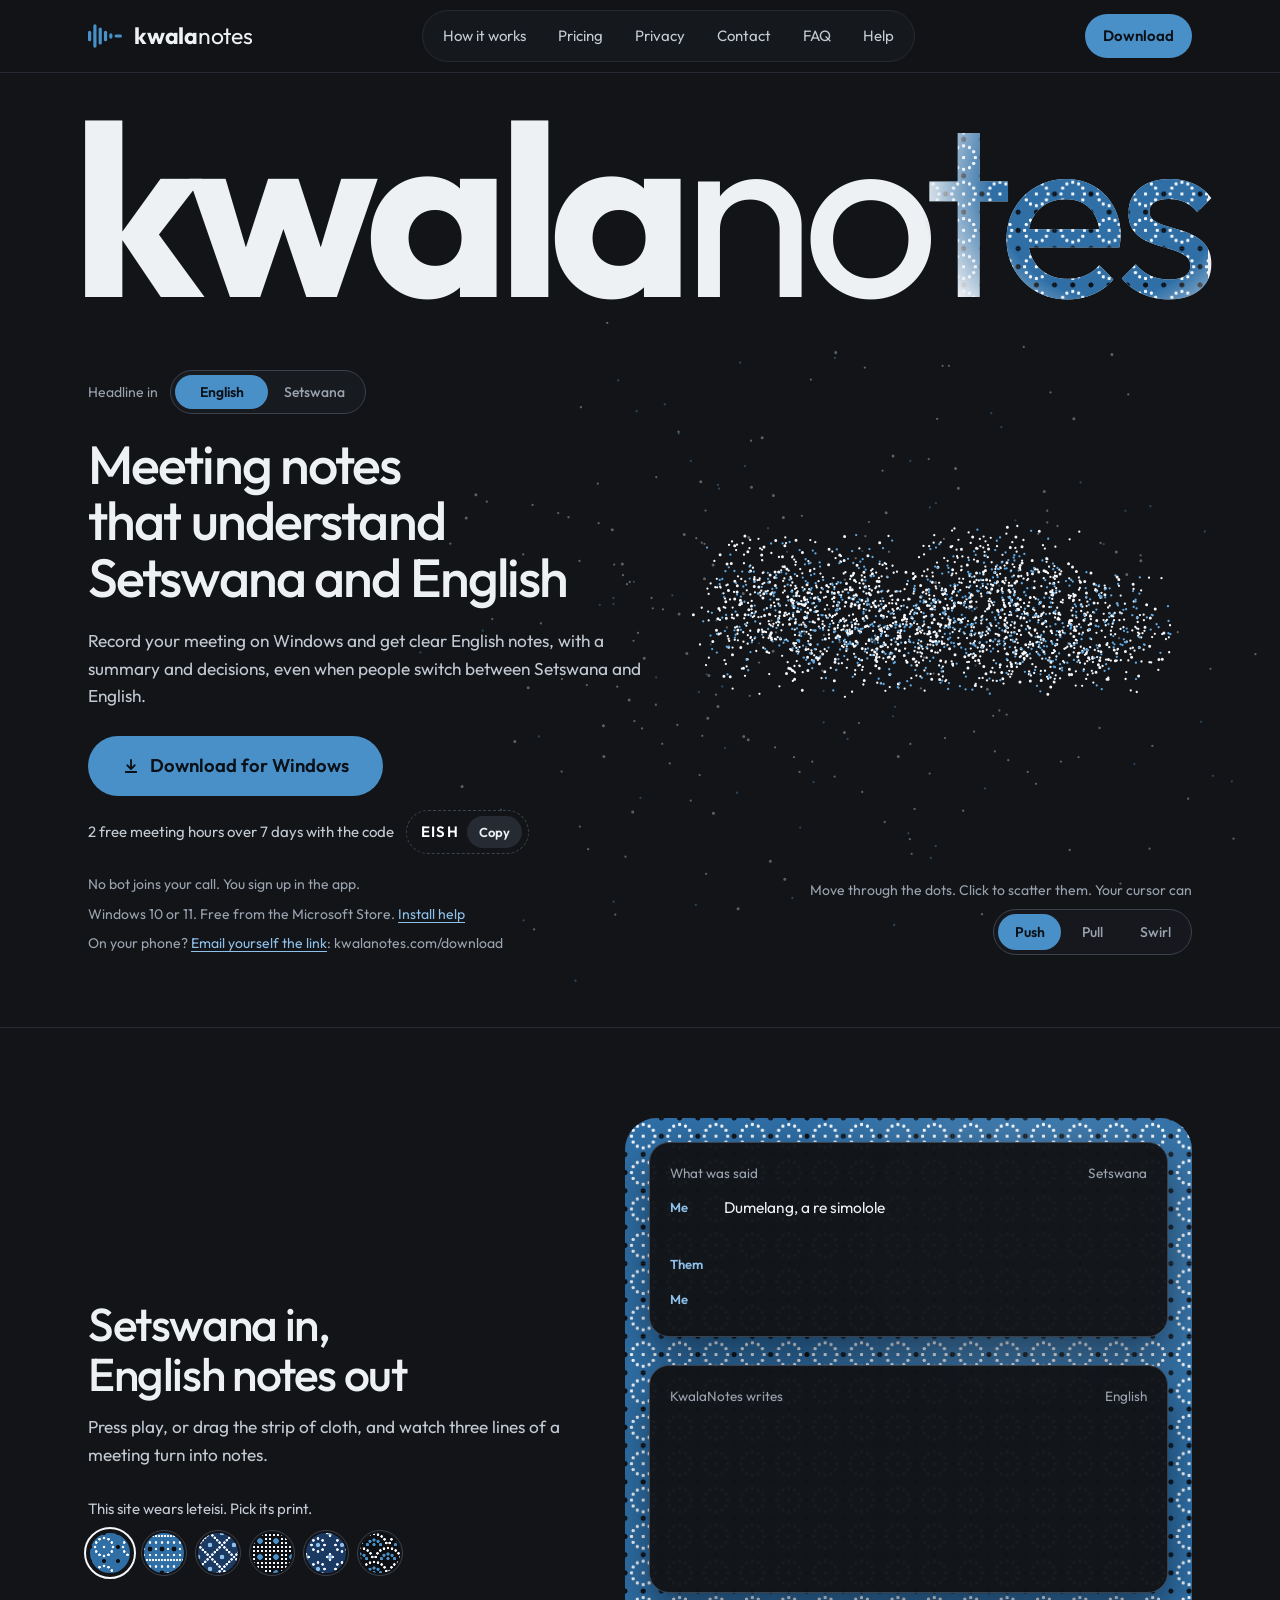
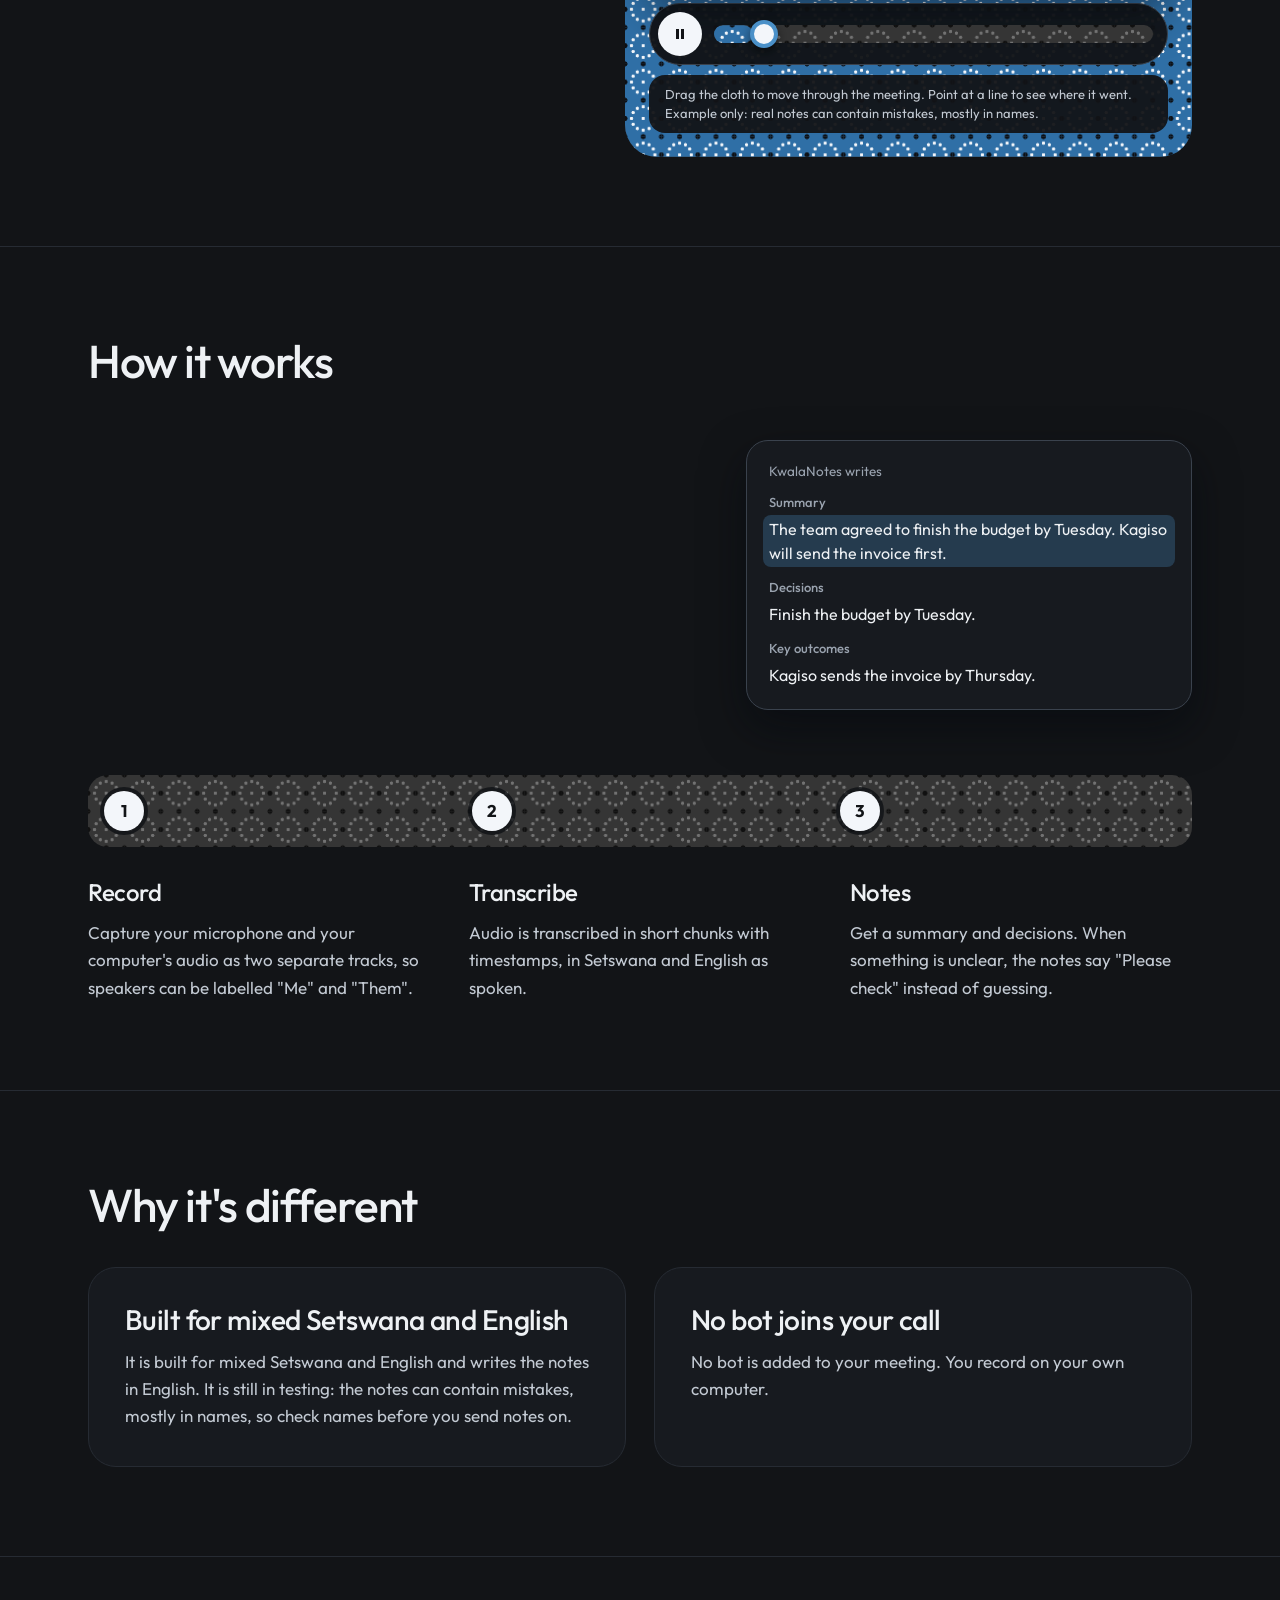
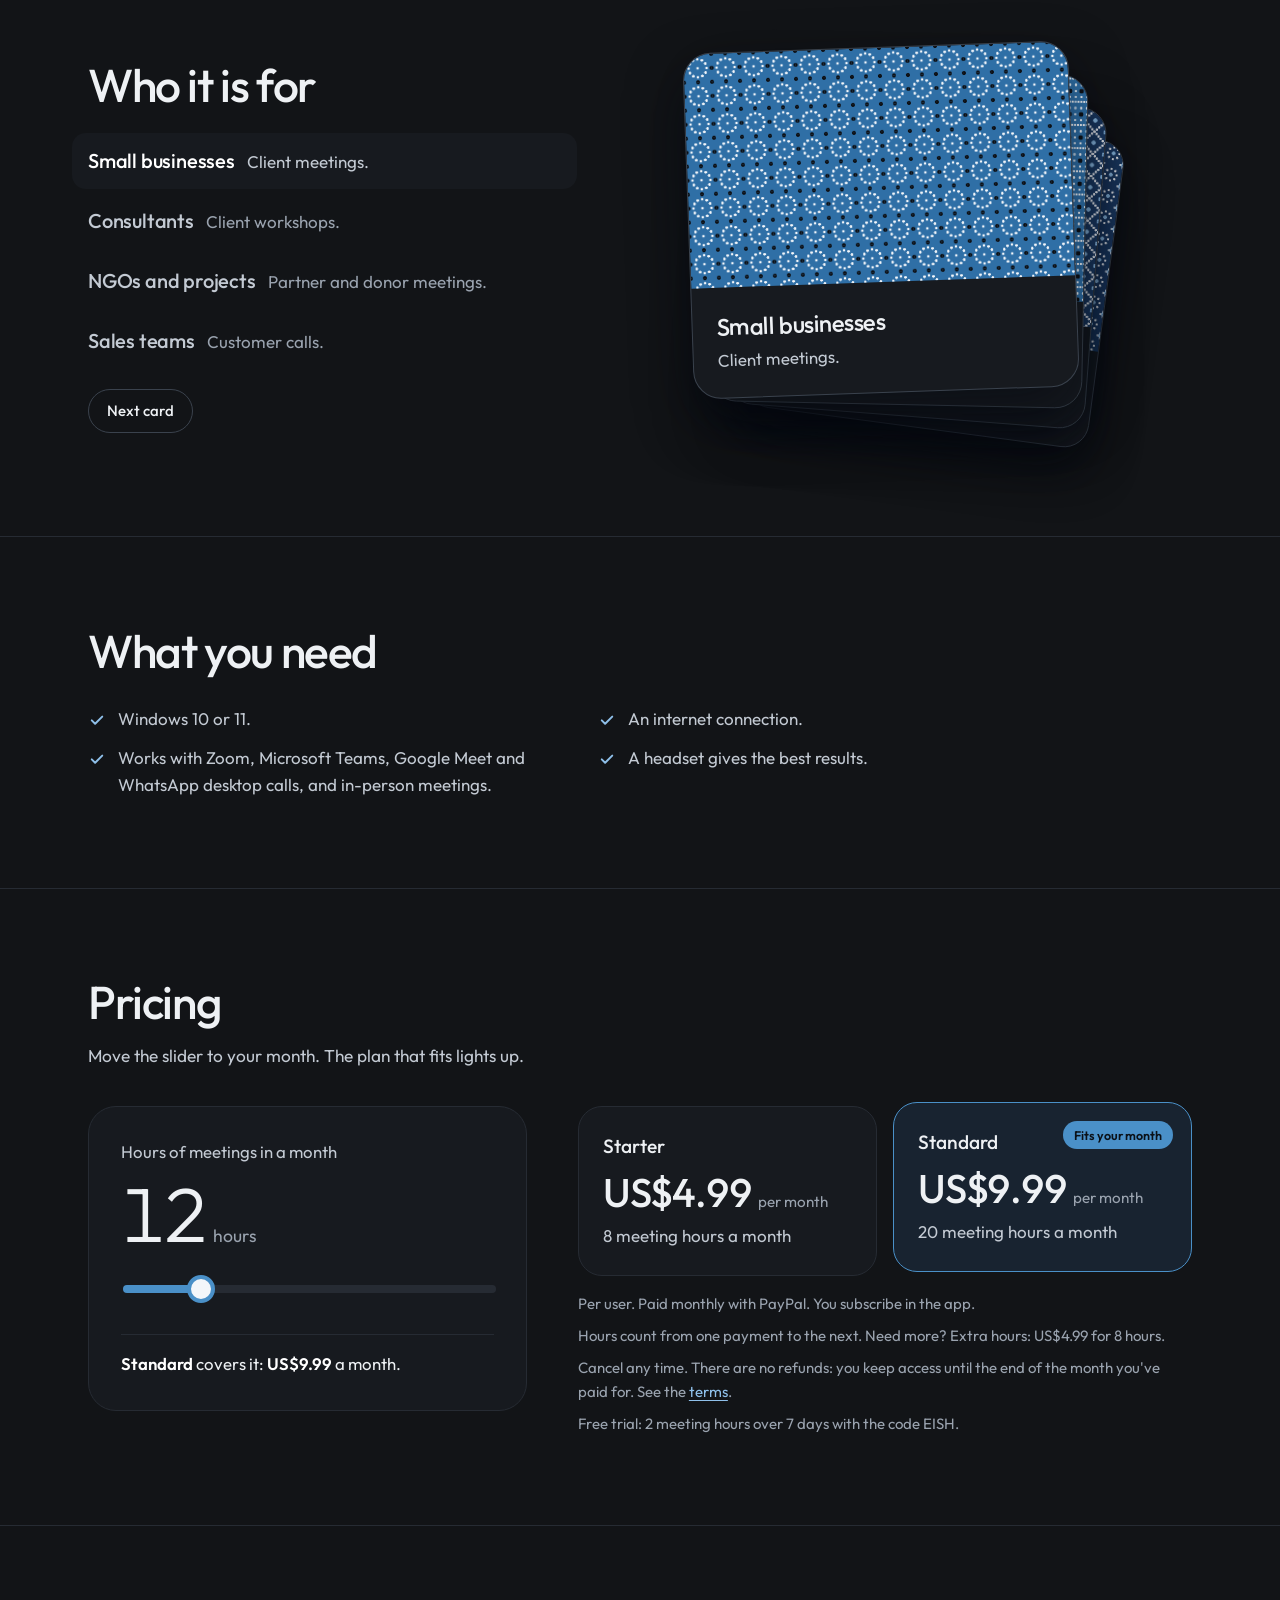
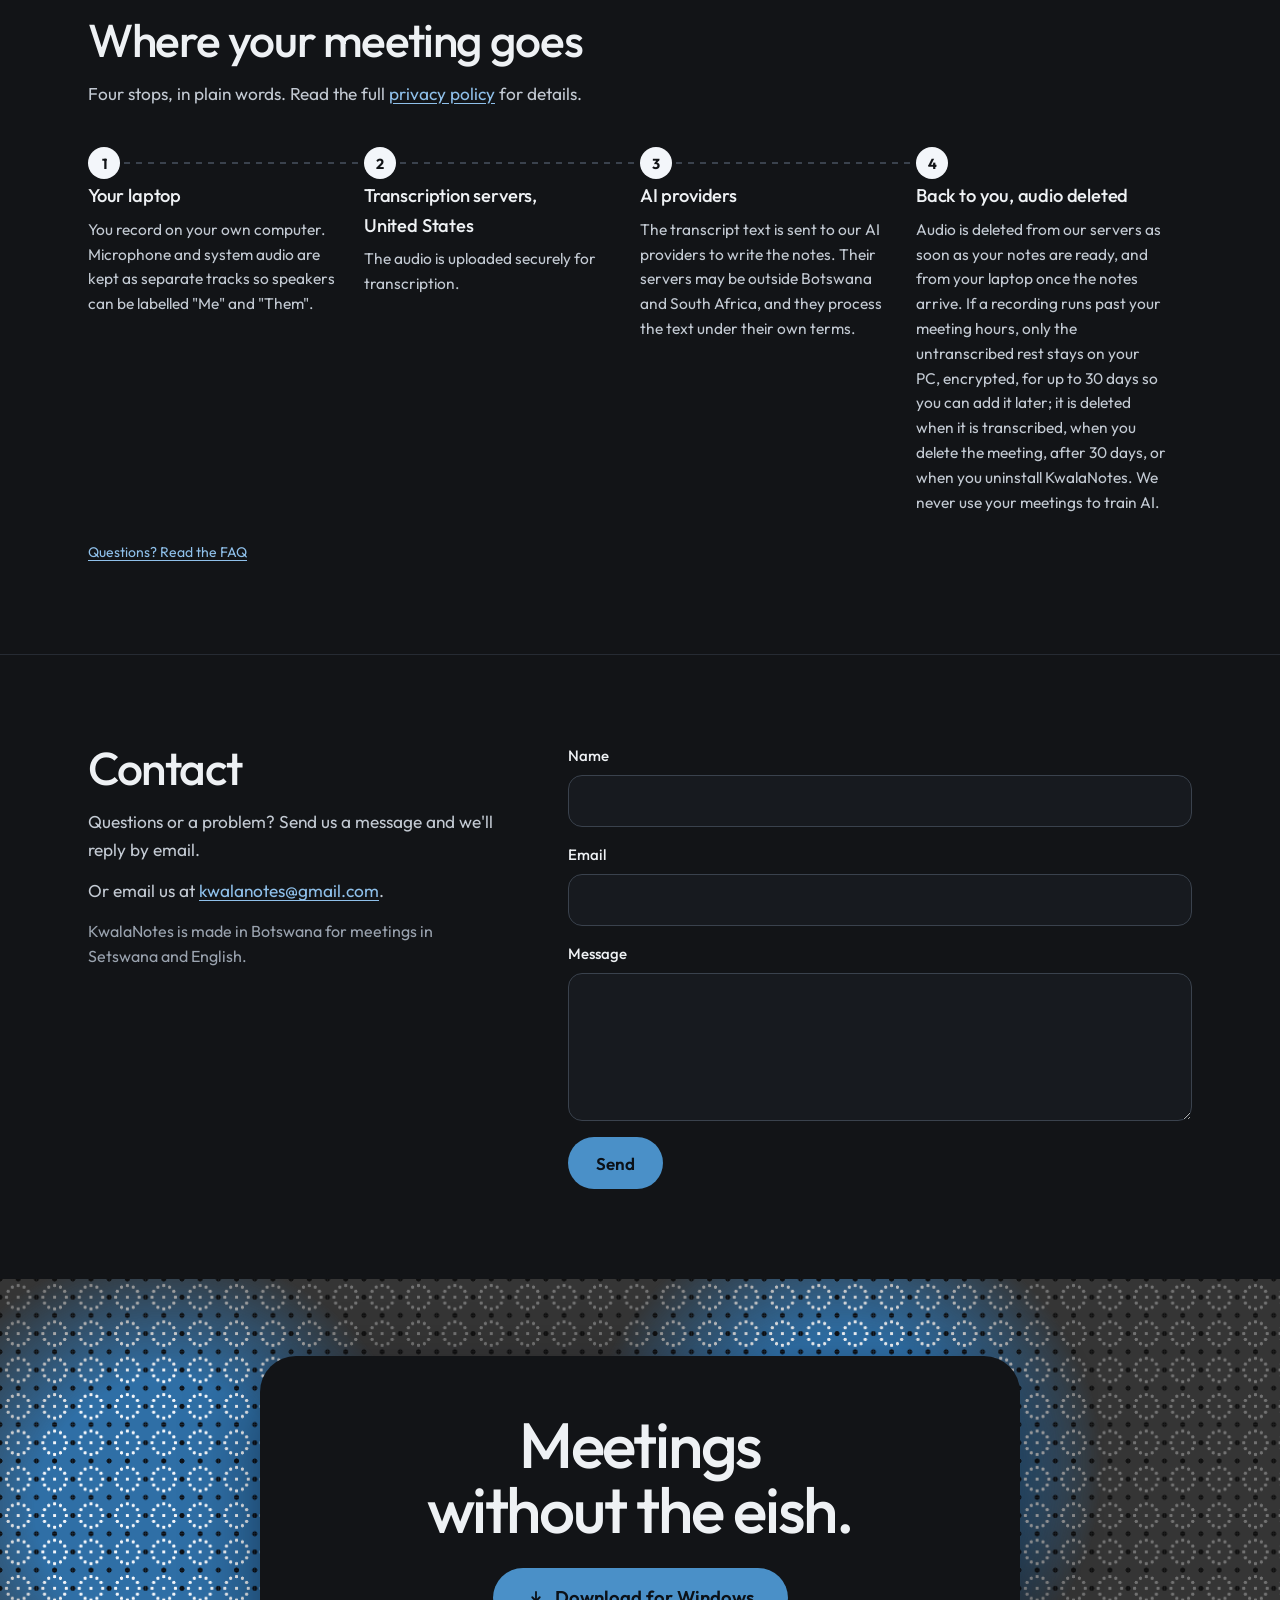
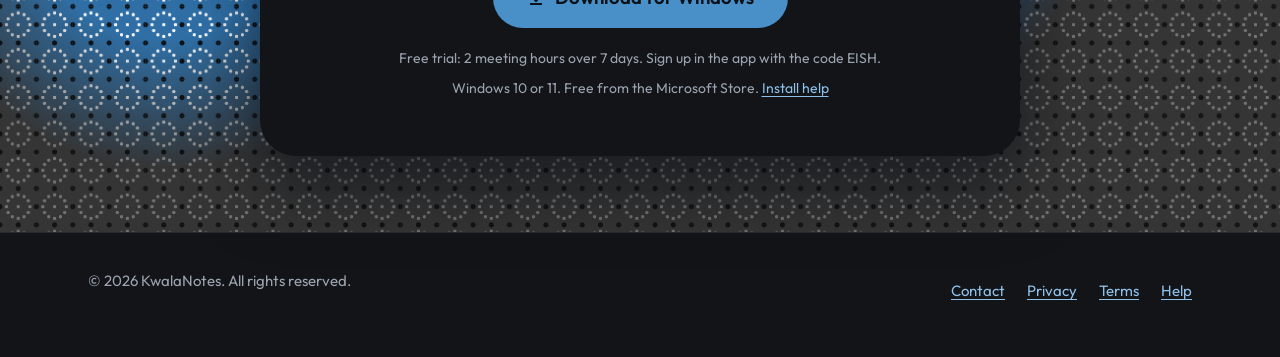
==== index.html @ a14961fb "site: 878d9c9" ====
<!DOCTYPE html>
<html lang="en">
<head>
  <meta charset="utf-8">
  <meta name="viewport" content="width=device-width, initial-scale=1">
  <title>KwalaNotes — Meeting notes that understand Setswana and English</title>
  <meta name="description" content="Record, transcribe and summarise Botswana meetings in mixed Setswana and English. No bot joins your call. Audio is deleted once your notes are ready.">
  <link rel="canonical" href="https://kwalanotes.com">
  <meta property="og:title" content="KwalaNotes — Meeting notes that understand Setswana and English">
  <meta property="og:description" content="Record, transcribe and summarise Botswana meetings in mixed Setswana and English. No bot joins your call. Audio is deleted once your notes are ready.">
  <meta property="og:type" content="website">
  <meta property="og:url" content="https://kwalanotes.com">
  <meta property="og:image" content="https://kwalanotes.com/og-image.png">
  <meta name="twitter:card" content="summary_large_image">
  <meta name="twitter:title" content="KwalaNotes — Meeting notes that understand Setswana and English">
  <meta name="twitter:description" content="Record, transcribe and summarise Botswana meetings in mixed Setswana and English. No bot joins your call. Audio is deleted once your notes are ready.">
  <meta name="twitter:image" content="https://kwalanotes.com/og-image.png">
  <meta name="theme-color" content="#4A90C8">
  <link rel="icon" href="/favicon.svg" type="image/svg+xml">
  <link rel="stylesheet" href="/styles.css">
  <link rel="stylesheet" href="/home.css">
  <script src="/home.js" defer></script>
  <script src="/contact.js" defer></script>
  <script src="/count.js" defer></script>
</head>
<body>
<a class="skip-link" href="#main">Skip to content</a>

<header class="top">
<div class="wrap">
<a class="brand" href="#top" aria-label="KwalaNotes home">
<svg aria-hidden="true" width="34" height="26" viewBox="0 0 32 24" fill="#4A90C8"><rect x="0" y="7" width="3" height="10" rx="1.5"></rect><rect x="5" y="1" width="3" height="22" rx="1.5"></rect><rect x="10" y="4" width="3" height="16" rx="1.5"></rect><rect x="15" y="7" width="3" height="10" rx="1.5"></rect><rect x="20" y="9.5" width="3" height="5" rx="1.5"></rect><rect x="25" y="10.5" width="7" height="3" rx="1.5"></rect></svg>
<span><b>kwala</b><span>notes</span></span>
</a>
<nav class="dock" id="dock" aria-label="Main">
<span class="ind" aria-hidden="true"></span>
<a href="#how">How it works</a>
<a href="#pricing">Pricing</a>
<a href="#privacy">Privacy</a>
<a href="#contact">Contact</a>
<a href="/faq.html">FAQ</a>
<a href="/help.html">Help</a>
</nav>
<div class="right">
<a class="btn small" href="https://apps.microsoft.com/detail/9MWMGF2BBXBX">Download</a>
</div>
</div>
</header>

<main id="main">
<span id="top"></span>

<div class="mega" id="mega" aria-hidden="true">
<span class="word">kwala<i>notes</i><span class="over cloth">kwala<i>notes</i></span></span>
</div>

<div class="hero" id="hero">
<canvas id="swarm" aria-hidden="true"></canvas>
<div class="wrap">
<div>
<div class="flipwrap"><span id="flip-label">Headline in</span><button type="button" class="flip" id="flip" aria-pressed="false" aria-label="Show the headline in Setswana"><span class="thumb"></span><span data-l="en">English</span><span data-l="tn">Setswana</span></button></div>
<h1 id="h1" aria-label="Meeting notes that understand Setswana and English"><span class="hl hl-en" aria-hidden="true">Meeting notes that understand Setswana and English</span><span class="hl hl-tn" aria-hidden="true" lang="tn">Dikwalo tsa kopano tse di tlhaloganyang Setswana le Sekgoa</span></h1>
<p class="lede">Record your meeting on Windows and get clear English notes, with a summary and decisions, even when people switch between Setswana and English.</p>
<div class="cta">
<a class="btn big" href="https://apps.microsoft.com/detail/9MWMGF2BBXBX"><svg aria-hidden="true" width="18" height="18" viewBox="0 0 24 24" fill="none" stroke="currentColor" stroke-width="2.4" stroke-linecap="round" stroke-linejoin="round"><path d="M12 4v11"></path><path d="M7 11l5 5 5-5"></path><path d="M5 20h14"></path></svg><span>Download for Windows</span></a>
<div class="trial">
<span>2 free meeting hours over 7 days with the code</span>
<span class="code"><span id="trial-code">EISH</span><button type="button" data-copy="EISH" aria-label="Copy the code EISH">Copy</button></span>
</div>
</div>
<p class="fine">No bot joins your call. You sign up in the app.</p>
<p class="fine">Windows 10 or 11. Free from the Microsoft Store. <a href="/faq.html">Install help</a></p>
<p class="fine">On your phone? <a href="mailto:?subject=KwalaNotes%20download&amp;body=https%3A%2F%2Fkwalanotes.com%2Fdownload">Email yourself the link</a>: kwalanotes.com/download</p>
</div>

<div class="swarm-col">
<div class="swarm-box" id="swarm-box" role="img" aria-label="Thousands of dots form the word Hello, then Dumela, then the KwalaNotes mark, then a leteisi print"></div>
<div class="force">
<span id="force-label">Move through the dots. Click to scatter them. Your cursor can</span>
<div class="seg" id="seg" data-mode="push" role="group" aria-labelledby="force-label">
<span class="thumb" aria-hidden="true"></span>
<button type="button" data-mode="push" aria-pressed="true">Push</button>
<button type="button" data-mode="pull" aria-pressed="false">Pull</button>
<button type="button" data-mode="swirl" aria-pressed="false">Swirl</button>
</div>
</div>
</div>
</div>
</div>

<section class="band demo-sec" id="example">
<div class="wrap split">
<div>
<h2 class="h2">Setswana in, English notes out</h2>
<p class="sub">Press play, or drag the strip of cloth, and watch three lines of a meeting turn into notes.</p>
<div class="picker">
<span id="pick-label">This site wears leteisi. Pick its print.</span>
<div class="sws" role="group" aria-labelledby="pick-label">
<button type="button" class="sw lt-rings" data-print="rings" aria-pressed="true" aria-label="Rings print"></button>
<button type="button" class="sw lt-stripes" data-print="stripes" aria-pressed="false" aria-label="Stripes print"></button>
<button type="button" class="sw lt-lattice" data-print="lattice" aria-pressed="false" aria-label="Diamonds print"></button>
<button type="button" class="sw lt-check" data-print="check" aria-pressed="false" aria-label="Check print"></button>
<button type="button" class="sw lt-flowers" data-print="flowers" aria-pressed="false" aria-label="Flowers print"></button>
<button type="button" class="sw lt-fans" data-print="fans" aria-pressed="false" aria-label="Fans print"></button>
</div>
</div>
</div>
<div>
<div class="stage" id="stage">
<div class="layer cloth raw"></div>
<div class="layer cloth ink"></div>
<div class="head"></div>
<div class="layer glow"></div>

<div class="demo" id="demo">
<div class="card said">
<div class="cap"><span>What was said</span><span>Setswana</span></div>
<button type="button" class="line" data-k="1"><span class="spk">Me</span><span class="tx">Dumelang, a re simolole. Re tshwanetse go fetsa budget ka Labobedi.</span></button>
<button type="button" class="line" data-k="2"><span class="spk">Them</span><span class="tx">Ee, mme ke batla gore Kagiso a romele invoice pele.</span></button>
<button type="button" class="line" data-k="3"><span class="spk">Me</span><span class="tx">Go siame, Kagiso o tla e romela ka Labone.</span></button>
</div>
<div class="status done n" id="demo-status" role="status"><i><b></b><b></b><b></b></i><span>Notes ready</span></div>
<div class="card wrote">
<div class="cap"><span>KwalaNotes writes</span><span>English</span></div>
<div class="n"><h4>Summary</h4><p><span data-k="1">The team agreed to finish the budget by Tuesday.</span> <span data-k="2">Kagiso will send the invoice first.</span></p></div>
<div class="n"><h4>Decisions</h4><p><span data-k="1">Finish the budget by Tuesday.</span></p></div>
<div class="n"><h4>Key outcomes</h4><p><span data-k="3">Kagiso sends the invoice by Thursday.</span></p></div>
</div>
</div>
<div class="player">
<button type="button" class="pp" id="pp" aria-label="Play the example again"><svg aria-hidden="true" width="16" height="16" viewBox="0 0 24 24" fill="currentColor"><path id="pp-icon" d="M7 4.5v15l12-7.5z"></path></svg></button>
<div class="scrub" id="scrub">
<div class="bar cloth raw"></div>
<div class="fill"><div class="cloth"></div></div>
<span class="knob"></span>
<input id="seek" type="range" min="0" max="1000" step="1" value="1000" aria-label="Move through the example meeting">
</div>
</div>
<p class="demo-note"><span>Drag the cloth to move through the meeting. Point at a line to see where it went. Example only: real notes can contain mistakes, mostly in names.</span></p>
</div>
</div>
</div>
</section>

<section class="band" id="how">
<div class="wrap">
<h2 class="h2">How it works</h2>
<div class="mill">
<canvas id="funnel" role="img" aria-label="Setswana and English words swirl into a funnel and come out as notes"></canvas>
<div class="out" id="out">
<small>KwalaNotes writes</small>
<h4>Summary</h4><p>The team agreed to finish the budget by Tuesday. Kagiso will send the invoice first.</p>
<h4>Decisions</h4><p>Finish the budget by Tuesday.</p>
<h4>Key outcomes</h4><p>Kagiso sends the invoice by Thursday.</p>
</div>
</div>
<div class="track" id="track" aria-hidden="true">
<div class="layer cloth raw"></div>
<div class="layer cloth ink"></div>
<span class="pin" style="left:calc(0% + 36px)">1</span>
<span class="pin" style="left:calc(33.33% + 36px)">2</span>
<span class="pin" style="left:calc(66.66% + 36px)">3</span>
</div>
<ol class="steps">
<li><h3>Record</h3><p>Capture your microphone and your computer's audio as two separate tracks, so speakers can be labelled "Me" and "Them".</p></li>
<li><h3>Transcribe</h3><p>Audio is transcribed in short chunks with timestamps, in Setswana and English as spoken.</p></li>
<li><h3>Notes</h3><p>Get a summary and decisions. When something is unclear, the notes say "Please check" instead of guessing.</p></li>
</ol>
</div>
</section>

<section class="band">
<div class="wrap">
<h2 class="h2">Why it's different</h2>
<div class="why">
<article><h3>Built for mixed Setswana and English</h3><p>It is built for mixed Setswana and English and writes the notes in English. It is still in testing: the notes can contain mistakes, mostly in names, so check names before you send notes on.</p></article>
<article><h3>No bot joins your call</h3><p>No bot is added to your meeting. You record on your own computer.</p></article>
</div>
</div>
</section>

<section class="band">
<div class="wrap split">
<div>
<h2 class="h2">Who it is for</h2>
<ul class="aud" id="aud">
<li class="on"><b>Small businesses</b><span>Client meetings.</span></li>
<li><b>Consultants</b><span>Client workshops.</span></li>
<li><b>NGOs and projects</b><span>Partner and donor meetings.</span></li>
<li><b>Sales teams</b><span>Customer calls.</span></li>
</ul>
<p style="margin-top:20px"><button type="button" class="btn ghost small" id="deal">Next card</button></p>
</div>
<div class="deck" id="deck" aria-hidden="true">
<div class="dcard"><div class="bandp lt-rings"></div><div class="txt"><b>Small businesses</b><span>Client meetings.</span></div></div>
<div class="dcard"><div class="bandp lt-stripes"></div><div class="txt"><b>Consultants</b><span>Client workshops.</span></div></div>
<div class="dcard"><div class="bandp lt-lattice"></div><div class="txt"><b>NGOs and projects</b><span>Partner and donor meetings.</span></div></div>
<div class="dcard"><div class="bandp lt-flowers"></div><div class="txt"><b>Sales teams</b><span>Customer calls.</span></div></div>
</div>
</div>
</section>

<section class="band">
<div class="wrap">
<h2 class="h2">What you need</h2>
<ul class="need">
<li><svg aria-hidden="true" width="18" height="18" viewBox="0 0 24 24" fill="none" stroke="currentColor" stroke-width="2.6" stroke-linecap="round" stroke-linejoin="round"><path d="M5 12.5l4.5 4.5L19 7.5"></path></svg><span>Windows 10 or 11.</span></li>
<li><svg aria-hidden="true" width="18" height="18" viewBox="0 0 24 24" fill="none" stroke="currentColor" stroke-width="2.6" stroke-linecap="round" stroke-linejoin="round"><path d="M5 12.5l4.5 4.5L19 7.5"></path></svg><span>An internet connection.</span></li>
<li><svg aria-hidden="true" width="18" height="18" viewBox="0 0 24 24" fill="none" stroke="currentColor" stroke-width="2.6" stroke-linecap="round" stroke-linejoin="round"><path d="M5 12.5l4.5 4.5L19 7.5"></path></svg><span>Works with Zoom, Microsoft Teams, Google Meet and WhatsApp desktop calls, and in-person meetings.</span></li>
<li><svg aria-hidden="true" width="18" height="18" viewBox="0 0 24 24" fill="none" stroke="currentColor" stroke-width="2.6" stroke-linecap="round" stroke-linejoin="round"><path d="M5 12.5l4.5 4.5L19 7.5"></path></svg><span>A headset gives the best results.</span></li>
</ul>
</div>
</section>

<section class="band" id="pricing">
<div class="wrap">
<h2 class="h2">Pricing</h2>
<p class="sub">Move the slider to your month. The plan that fits lights up.</p>
<div class="price">
<div class="dial">
<label for="hrs">Hours of meetings in a month</label>
<div class="hours"><output id="hrs-out" for="hrs">12</output><small>hours</small></div>
<input id="hrs" type="range" min="1" max="60" step="1" value="12">
<p class="verdict" id="verdict" aria-live="polite"></p>
</div>
<div class="plans">
<article class="plan" id="plan-starter"><span class="tag">Fits your month</span><h3>Starter</h3><div class="amt">US$4.99 <small>per month</small></div><p>8 meeting hours a month</p></article>
<article class="plan" id="plan-standard"><span class="tag">Fits your month</span><h3>Standard</h3><div class="amt">US$9.99 <small>per month</small></div><p>20 meeting hours a month</p></article>
<div class="terms">
<p>Per user. Paid monthly with PayPal. You subscribe in the app.</p>
<p>Hours count from one payment to the next. Need more? Extra hours: US$4.99 for 8 hours.</p>
<p>Cancel any time. There are no refunds: you keep access until the end of the month you've paid for. See the <a href="/terms.html">terms</a>.</p>
<p>Free trial: 2 meeting hours over 7 days with the code EISH.</p>
</div>
</div>
</div>
</div>
</section>

<section class="band" id="privacy">
<div class="wrap">
<h2 class="h2">Where your meeting goes</h2>
<p class="sub">Four stops, in plain words. Read the full <a href="/privacy.html">privacy policy</a> for details.</p>
<ol class="route">
<li><span class="num">1</span><h3>Your laptop</h3><p>You record on your own computer. Microphone and system audio are kept as separate tracks so speakers can be labelled "Me" and "Them".</p></li>
<li><span class="num">2</span><h3>Transcription servers, United States</h3><p>The audio is uploaded securely for transcription.</p></li>
<li><span class="num">3</span><h3>AI providers</h3><p>The transcript text is sent to our AI providers to write the notes. Their servers may be outside Botswana and South Africa, and they process the text under their own terms.</p></li>
<li><span class="num">4</span><h3>Back to you, audio deleted</h3><p>Audio is deleted from our servers as soon as your notes are ready, and from your laptop once the notes arrive. If a recording runs past your meeting hours, only the untranscribed rest stays on your PC, encrypted, for up to 30 days so you can add it later; it is deleted when it is transcribed, when you delete the meeting, after 30 days, or when you uninstall KwalaNotes. We never use your meetings to train AI.</p></li>
</ol>
<p class="fine" style="margin-top:28px"><a href="/faq.html">Questions? Read the FAQ</a></p>
</div>
</section>

<section class="band" id="contact">
<div class="wrap contact">
<div>
<h2 class="h2">Contact</h2>
<p class="sub">Questions or a problem? Send us a message and we'll reply by email.</p>
<p class="sub">Or email us at <a href="mailto:kwalanotes@gmail.com">kwalanotes@gmail.com</a>.</p>
<p class="sub" style="font-size:1rem;color:var(--mist)">KwalaNotes is made in Botswana for meetings in Setswana and English.</p>
</div>
<form id="contact-form" method="post">
<label class="f" for="name">Name<input id="name" name="name" type="text" autocomplete="name" maxlength="80" required></label>
<label class="f" for="email">Email<input id="email" name="email" type="email" autocomplete="email" maxlength="254" required></label>
<label class="f" for="message">Message<textarea id="message" name="message" rows="5" maxlength="2000" required></textarea></label>
<div class="visually-hidden" aria-hidden="true">
  <label for="website">Website</label>
  <input id="website" name="website" type="text" tabindex="-1" autocomplete="off">
</div>
<div><button class="btn" type="submit">Send</button></div>
<p id="status" role="status"></p>
</form>
</div>
</section>

<div class="last" id="get">
<div class="layer cloth raw"></div>
<div class="layer cloth" id="trail"></div>
<div class="wrap">
<div class="panel">
<h2>Meetings without the eish.</h2>
<div class="cta">
<a class="btn big" href="https://apps.microsoft.com/detail/9MWMGF2BBXBX"><svg aria-hidden="true" width="18" height="18" viewBox="0 0 24 24" fill="none" stroke="currentColor" stroke-width="2.4" stroke-linecap="round" stroke-linejoin="round"><path d="M12 4v11"></path><path d="M7 11l5 5 5-5"></path><path d="M5 20h14"></path></svg><span>Download for Windows</span></a>
</div>
<p class="fine">Free trial: 2 meeting hours over 7 days. Sign up in the app with the code EISH.</p>
<p class="fine">Windows 10 or 11. Free from the Microsoft Store. <a href="/faq.html">Install help</a></p>
</div>
</div>
</div>
</main>


<svg width="0" height="0" style="position:absolute" aria-hidden="true"><filter id="goo"><feGaussianBlur in="SourceGraphic" stdDeviation="5" result="b"></feGaussianBlur><feColorMatrix in="b" values="1 0 0 0 0  0 1 0 0 0  0 0 1 0 0  0 0 0 26 -10"></feColorMatrix></filter></svg>

<footer>
<div class="wrap">
<span>© 2026 KwalaNotes. All rights reserved.</span>
<nav aria-label="Footer"><a href="#contact">Contact</a><a href="/privacy.html">Privacy</a><a href="/terms.html">Terms</a><a href="/help.html">Help</a></nav>
</div>
</footer>

</body>
</html>
---- styles.css ----
@font-face {
  font-family: Outfit;
  font-weight: 100 900;
  font-display: swap;
  src: url("/assets/fonts/outfit-latin.woff2") format("woff2");
  unicode-range: U+0000-00FF, U+0131, U+0152-0153, U+02BB-02BC, U+02C6, U+02DA, U+02DC, U+0304, U+0308, U+0329, U+2000-206F, U+20AC, U+2122, U+2191, U+2193, U+2212, U+2215, U+FEFF, U+FFFD;
}

@font-face {
  font-family: Outfit;
  font-weight: 100 900;
  font-display: swap;
  src: url("/assets/fonts/outfit-latin-ext.woff2") format("woff2");
  unicode-range: U+0100-02BA, U+02BD-02C5, U+02C7-02CC, U+02CE-02D7, U+02DD-02FF, U+0304, U+0308, U+0329, U+1D00-1DBF, U+1E00-1E9F, U+1EF2-1EFF, U+2020, U+20A0-20AB, U+20AD-20C4, U+2113, U+2C60-2C7F, U+A720-A7FF;
}

:root{--ink:#121417;--panel:#171A1F;--line:#262B33;--line-2:#3A424D;--chalk:#EEF1F4;--soft:#C3CAD3;--mist:#9AA3AF;--blue:#4A90C8;--blue-ink:#0B1118;--blue-soft:#8FC0EA;--f:'Outfit',system-ui,-apple-system,'Segoe UI',sans-serif;color-scheme:dark}
*{box-sizing:border-box}html{scroll-behavior:smooth}
body{margin:0;background:var(--ink);color:var(--chalk);font-family:var(--f);font-size:17px;line-height:1.65;-webkit-font-smoothing:antialiased}
a{color:var(--blue-soft);text-underline-offset:3px}a:hover{color:#B9DAF5}
:focus-visible{outline:2px solid var(--blue-soft);outline-offset:3px;border-radius:6px}
.wrap{max-width:1100px;margin-inline:auto;padding-inline:clamp(20px,5vw,48px)}
.top{position:sticky;top:0;z-index:20;background:rgba(18,20,23,.86);backdrop-filter:blur(14px);-webkit-backdrop-filter:blur(14px);border-bottom:1px solid var(--line)}
.top .wrap{display:flex;flex-wrap:wrap;align-items:center;justify-content:space-between;gap:8px 20px;min-height:72px;padding-block:8px}
.brand{display:flex;align-items:center;gap:12px;color:var(--chalk);text-decoration:none;font-size:23px;letter-spacing:-.01em}.brand b{font-weight:700}
.nav{display:flex;flex-wrap:wrap;align-items:center;gap:2px;padding:5px;border:1px solid var(--line);border-radius:999px}
.nav a{display:inline-flex;align-items:center;min-height:40px;padding:0 15px;border-radius:999px;color:var(--soft);font-size:15px;text-decoration:none}
.nav a:hover{color:#fff}.nav a[aria-current]{background:var(--line);color:#fff;font-weight:600}
.btn{display:inline-flex;align-items:center;min-height:44px;padding:0 20px;border-radius:999px;background:var(--blue);color:var(--blue-ink);font-size:15px;font-weight:600;text-decoration:none}.btn:hover{background:#63A5DA;color:var(--blue-ink)}
.cloth{background-color:#2F6FA6;background-image:radial-gradient(circle at 0px 0px, #0D0F13 0 2.21px, transparent 2.81px), radial-gradient(circle at 0px 36.4px, #0D0F13 0 2.21px, transparent 2.81px), radial-gradient(circle at 36.4px 0px, #0D0F13 0 2.21px, transparent 2.81px), radial-gradient(circle at 36.4px 36.4px, #0D0F13 0 2.21px, transparent 2.81px), radial-gradient(circle at 18.2px 0px, #0D0F13 0 2.21px, transparent 2.81px), radial-gradient(circle at 18.2px 36.4px, #0D0F13 0 2.21px, transparent 2.81px), radial-gradient(circle at 0px 18.2px, #0D0F13 0 2.21px, transparent 2.81px), radial-gradient(circle at 36.4px 18.2px, #0D0F13 0 2.21px, transparent 2.81px), radial-gradient(circle at 29.9px 18.2px, #F3F6FA 0 1.37px, transparent 1.97px), radial-gradient(circle at 28.33px 24.05px, #F3F6FA 0 1.37px, transparent 1.97px), radial-gradient(circle at 24.05px 28.33px, #F3F6FA 0 1.37px, transparent 1.97px), radial-gradient(circle at 18.2px 29.9px, #F3F6FA 0 1.37px, transparent 1.97px), radial-gradient(circle at 12.35px 28.33px, #F3F6FA 0 1.37px, transparent 1.97px), radial-gradient(circle at 8.07px 24.05px, #F3F6FA 0 1.37px, transparent 1.97px), radial-gradient(circle at 6.5px 18.2px, #F3F6FA 0 1.37px, transparent 1.97px), radial-gradient(circle at 8.07px 12.35px, #F3F6FA 0 1.37px, transparent 1.97px), radial-gradient(circle at 12.35px 8.07px, #F3F6FA 0 1.37px, transparent 1.97px), radial-gradient(circle at 18.2px 6.5px, #F3F6FA 0 1.37px, transparent 1.97px), radial-gradient(circle at 24.05px 8.07px, #F3F6FA 0 1.37px, transparent 1.97px), radial-gradient(circle at 28.33px 12.35px, #F3F6FA 0 1.37px, transparent 1.97px), radial-gradient(circle at 18.2px 18.2px, #F3F6FA 0 1.37px, transparent 1.97px);background-size:36.4px 36.4px}
.head.cloth{padding:clamp(20px,4vw,44px) 0}
.head.cloth .panel{max-width:760px;padding:clamp(22px,4vw,40px);border-radius:28px;background:var(--ink);box-shadow:0 24px 60px rgba(4,8,14,.5)}
h1{margin:0;font-size:clamp(2rem,4.4vw,3.4rem);line-height:1.06;font-weight:500;letter-spacing:-.03em;text-wrap:balance}
.lede{margin:14px 0 0;color:var(--soft)}
.body{display:grid;grid-template-columns:230px minmax(0,1fr);gap:clamp(24px,5vw,64px);align-items:start;padding-block:clamp(28px,5vw,56px) clamp(48px,7vw,96px)}
.body.one{grid-template-columns:minmax(0,1fr)}
.toc{position:sticky;top:96px;display:grid;gap:2px;font-size:14.5px;max-height:calc(100vh - 120px);overflow:auto}
.toc b{font-weight:500;color:var(--mist);margin-bottom:6px}
.toc a{display:block;padding:7px 12px;border-radius:10px;color:var(--soft);text-decoration:none;line-height:1.35}
.toc a:hover{background:var(--panel);color:#fff}.toc a.on{background:var(--panel);color:#fff}
:where(.body) article{max-width:760px}
:where(.body) article h2{margin:44px 0 10px;font-size:1.6rem;line-height:1.2;font-weight:500;letter-spacing:-.02em;scroll-margin-top:96px}
:where(.body) article h2:first-child{margin-top:0}
:where(.body) article h3{margin:28px 0 8px;font-size:1.2rem;font-weight:500}
:where(.body) article p{margin:0 0 14px;color:var(--soft)}:where(.body) article strong{color:#fff;font-weight:600}
:where(.body) article ul{margin:0 0 16px;padding:0;list-style:none;display:grid;gap:10px}
:where(.body) article li{position:relative;padding-left:26px;color:var(--soft)}
:where(.body) article li::before{content:"";position:absolute;left:4px;top:.72em;width:12px;height:2px;border-radius:1px;background:var(--blue)}
code{font-size:.92em;padding:2px 6px;border-radius:6px;background:var(--panel);border:1px solid var(--line)}
.find{display:flex;align-items:center;gap:12px;min-height:54px;margin-bottom:22px;padding:0 16px;border:1px solid var(--line-2);border-radius:16px;background:var(--panel)}
.find input{flex:1;min-width:0;border:0;outline:0;background:transparent;color:#fff;font:inherit}
.count{margin:0 0 14px;font-size:14.5px;color:var(--mist)}
details{border:1px solid var(--line);border-radius:18px;background:var(--panel);margin-bottom:10px;overflow:hidden;transition:border-color .2s}
details[open]{border-color:var(--line-2)}
summary{display:flex;align-items:center;justify-content:space-between;gap:16px;min-height:60px;padding:12px 20px;font-size:1.08rem;font-weight:500;cursor:pointer;list-style:none}
summary::-webkit-details-marker{display:none}
summary::after{content:"";flex:none;width:10px;height:10px;border-right:2px solid var(--blue-soft);border-bottom:2px solid var(--blue-soft);transform:rotate(45deg);transition:transform .25s cubic-bezier(.3,1.4,.5,1);margin-right:4px}
details[open] summary::after{transform:rotate(-135deg)}
details > p{margin:0;padding:0 20px 18px}
footer{border-top:1px solid var(--line);padding-block:32px 40px;color:var(--mist);font-size:15px}
footer .wrap{display:flex;flex-wrap:wrap;gap:12px 32px;justify-content:space-between}
footer nav{display:flex;flex-wrap:wrap;gap:6px 22px}footer a{display:inline-flex;align-items:center;min-height:44px}
@media (max-width:820px){.body{grid-template-columns:minmax(0,1fr)}.toc{display:none}}
@media (prefers-reduced-motion:reduce){html{scroll-behavior:auto}*{transition:none !important}}

.visually-hidden {
  position: absolute;
  width: 1px;
  height: 1px;
  padding: 0;
  margin: -1px;
  overflow: hidden;
  clip: rect(0 0 0 0);
  clip-path: inset(50%);
  white-space: nowrap;
  border: 0;
}
.skip-link {
  position: absolute;
  left: -9999px;
  top: 0;
  background: var(--blue);
  color: var(--blue-ink);
  padding: 0.5rem 1rem;
  z-index: 100;
}
.skip-link:focus {
  left: 1rem;
  top: 1rem;
}

/* Align the contents list with the article while keeping it outside main. */
.document-layout { display: grid; grid-template-columns: minmax(0, 1fr); }
.document-layout main {
  display: grid;
  grid-area: 1 / 1 / 3 / 2;
  grid-template-rows: subgrid;
}
.document-layout .body,
.document-toc { width: 100%; }
.document-layout article { grid-column: -2; }
.document-toc { grid-area: 2 / 1; pointer-events: none; }
.document-toc .toc { pointer-events: auto; }

@media (max-width:820px) {
  .document-toc { display: none; }
}

/* Feedback */
.feedback #feedback-form { display: grid; }
.feedback .form-field > label { display: block; }
.feedback input[type="text"],
.feedback textarea {
  display: block;
  width: 100%;
  padding: 10px 14px;
  border: 1px solid var(--line-2);
  border-radius: 12px;
  background: var(--panel);
  color: var(--chalk);
  font: inherit;
}
.feedback textarea { resize: vertical; }
.feedback .form-fallback { font-size: 0.9rem; color: var(--mist); }
.feedback .btn { justify-content: center; border: 0; font-family: inherit; cursor: pointer; }
.feedback #status:empty { display: none; }

.feedback .body {
    max-width: 640px;
    margin: 0 auto;
  }

  .feedback #feedback-form {
    width: 100%;
    max-width: none;
    gap: 28px;
  }

  .feedback #feedback-form fieldset {
    margin: 0;
    padding: 0;
    min-width: 0;
    border: 0;
  }

  .feedback #feedback-form legend {
    margin: 0;
    padding: 0;
    font-weight: 700;
    color: var(--chalk);
  }

  .feedback #feedback-form .scale {
    position: relative;
    display: grid;
    grid-template-columns: repeat(auto-fit, minmax(2.5rem, 1fr));
    gap: 0.5rem;
    padding-bottom: 1.5rem;
  }

  .feedback #feedback-form .scale > legend {
    grid-column: 1 / -1;
  }

  .feedback #feedback-form .scale > label,
  .feedback #feedback-form .chips > label {
    position: relative;
    display: flex;
    align-items: center;
    justify-content: center;
    min-height: 40px;
    border: 1px solid var(--line-2);
    border-radius: 999px;
    background: var(--panel);
    color: var(--chalk);
    font-size: 0.9rem;
    font-weight: 600;
    line-height: 1;
    cursor: pointer;
    transition: background-color 0.15s ease, border-color 0.15s ease;
  }

  .feedback #feedback-form .scale > label {
    padding: 0 0.25rem;
  }

  .feedback #feedback-form .scale > label:hover,
  .feedback #feedback-form .chips > label:hover {
    border-color: var(--blue);
  }

  .feedback #feedback-form .scale input[type="radio"],
  .feedback #feedback-form .chips input[type="radio"] {
    position: absolute;
    inset: 0;
    width: 100%;
    height: 100%;
    margin: 0;
    padding: 0;
    border: 0;
    opacity: 0;
    cursor: pointer;
  }

  .feedback #feedback-form .scale > label:has(input:checked),
  .feedback #feedback-form .chips > label:has(input[type="radio"]:checked) {
    background: var(--blue);
    border-color: var(--blue);
    color: var(--blue-ink);
  }

  .feedback #feedback-form .scale > label:has(input:focus-visible),
  .feedback #feedback-form .chips > label:has(input:focus-visible) {
    outline: 2px solid var(--blue-soft);
    outline-offset: 2px;
  }

  .feedback #feedback-form .scale::before,
  .feedback #feedback-form .scale::after {
    position: absolute;
    bottom: 0;
    font-size: 0.8rem;
    font-weight: 400;
    line-height: 1.2;
    color: var(--mist);
  }

  .feedback #feedback-form .scale::before { content: "1 = poor"; left: 0; }
  .feedback #feedback-form .scale::after  { content: "5 = excellent"; right: 0; }

  .feedback #feedback-form .scale-nps::before { content: "0 = not likely"; }
  .feedback #feedback-form .scale-nps::after  { content: "10 = very likely"; }

  .feedback #feedback-form #overall-hint {
    position: absolute;
    width: 1px;
    height: 1px;
    margin: -1px;
    padding: 0;
    overflow: hidden;
    clip: rect(0 0 0 0);
    clip-path: inset(50%);
    white-space: nowrap;
    border: 0;
  }

  .feedback #feedback-form .chips {
    display: flex;
    flex-wrap: wrap;
    align-items: center;
    gap: 0.5rem;
  }

  .feedback #feedback-form .chips > legend {
    flex: 0 0 100%;
  }

  .feedback #feedback-form .chips > label {
    gap: 0.45rem;
    padding: 0 0.9rem;
  }

  .feedback #feedback-form .chips input[type="checkbox"] {
    flex: 0 0 auto;
    width: 1.1rem;
    height: 1.1rem;
    margin: 0;
    padding: 0;
    accent-color: var(--blue);
  }

  .feedback #feedback-form button[type="submit"] {
    order: 1;
    justify-self: start;
  }

  .feedback #feedback-form #status {
    order: 2;
    margin-top: -0.75rem;
  }

  @media (max-width: 599px) {
    .feedback #feedback-form button[type="submit"] {
      width: 100%;
    }
  }


/* Layout for the existing Setswana markup */
html[lang="tn"] .container {
  max-width: 1100px;
  margin-inline: auto;
  padding-inline: clamp(20px, 5vw, 48px);
}
html[lang="tn"] .site-header {
  position: sticky;
  top: 0;
  z-index: 20;
  background: var(--ink);
  border-bottom: 1px solid var(--line);
}
html[lang="tn"] .header-inner,
html[lang="tn"] .nav-list,
html[lang="tn"] .cta-row,
html[lang="tn"] .footer-links {
  display: flex;
  flex-wrap: wrap;
  align-items: center;
  gap: 8px 20px;
}
html[lang="tn"] .header-inner { padding-block: 12px; }
html[lang="tn"] .nav-list,
html[lang="tn"] .footer-links { list-style: none; padding: 0; margin: 0; }
html[lang="tn"] .brand-logo { display: block; width: auto; height: 32px; }
html[lang="tn"] .hero,
html[lang="tn"] .section { padding-block: clamp(28px, 5vw, 56px); }
html[lang="tn"] .section-alt { background: var(--panel); }
html[lang="tn"] .button {
  display: inline-flex;
  align-items: center;
  min-height: 44px;
  padding-inline: 20px;
  border-radius: 999px;
  background: var(--blue);
  color: var(--blue-ink);
  font-weight: 600;
  text-decoration: none;
}
html[lang="tn"] .button:hover { background: #63A5DA; }
html[lang="tn"] .button-secondary {
  border: 1px solid var(--line-2);
  background: transparent;
  color: var(--chalk);
}
html[lang="tn"] .button-secondary:hover { background: var(--panel); }
---- home.css ----
:root{
  /* Layout idea: a left-aligned page on ink. Full-bleed leteisi cloth is the one loud element; everything else stays quiet. */
  --ink:#121417; --panel:#171A1F; --panel-2:#1D2127; --line:#262B33; --line-2:#3A424D;
  --chalk:#EEF1F4; --soft:#C3CAD3; --mist:#9AA3AF;
  --blue:#4A90C8; --blue-ink:#0B1118; --blue-soft:#8FC0EA; --amber:#F0B441;
  --display:'Outfit',system-ui,-apple-system,'Segoe UI',sans-serif;
  --body:'Outfit',system-ui,-apple-system,'Segoe UI',sans-serif;
  --wrap:1200px; --gutter:clamp(20px,5vw,48px);
  color-scheme:dark;
}
:root{--lt-bg:#2F6FA6;--lt-img:radial-gradient(circle at 0px 0px, #0D0F13 0 2.21px, transparent 2.81px), radial-gradient(circle at 0px 36.4px, #0D0F13 0 2.21px, transparent 2.81px), radial-gradient(circle at 36.4px 0px, #0D0F13 0 2.21px, transparent 2.81px), radial-gradient(circle at 36.4px 36.4px, #0D0F13 0 2.21px, transparent 2.81px), radial-gradient(circle at 18.2px 0px, #0D0F13 0 2.21px, transparent 2.81px), radial-gradient(circle at 18.2px 36.4px, #0D0F13 0 2.21px, transparent 2.81px), radial-gradient(circle at 0px 18.2px, #0D0F13 0 2.21px, transparent 2.81px), radial-gradient(circle at 36.4px 18.2px, #0D0F13 0 2.21px, transparent 2.81px), radial-gradient(circle at 29.9px 18.2px, #F3F6FA 0 1.37px, transparent 1.97px), radial-gradient(circle at 28.33px 24.05px, #F3F6FA 0 1.37px, transparent 1.97px), radial-gradient(circle at 24.05px 28.33px, #F3F6FA 0 1.37px, transparent 1.97px), radial-gradient(circle at 18.2px 29.9px, #F3F6FA 0 1.37px, transparent 1.97px), radial-gradient(circle at 12.35px 28.33px, #F3F6FA 0 1.37px, transparent 1.97px), radial-gradient(circle at 8.07px 24.05px, #F3F6FA 0 1.37px, transparent 1.97px), radial-gradient(circle at 6.5px 18.2px, #F3F6FA 0 1.37px, transparent 1.97px), radial-gradient(circle at 8.07px 12.35px, #F3F6FA 0 1.37px, transparent 1.97px), radial-gradient(circle at 12.35px 8.07px, #F3F6FA 0 1.37px, transparent 1.97px), radial-gradient(circle at 18.2px 6.5px, #F3F6FA 0 1.37px, transparent 1.97px), radial-gradient(circle at 24.05px 8.07px, #F3F6FA 0 1.37px, transparent 1.97px), radial-gradient(circle at 28.33px 12.35px, #F3F6FA 0 1.37px, transparent 1.97px), radial-gradient(circle at 18.2px 18.2px, #F3F6FA 0 1.37px, transparent 1.97px);--lt-size:36.4px 36.4px}
:root[data-print="stripes"]{--lt-bg:#2F6FA6;--lt-img:radial-gradient(circle at 7.8px 20.8px, #0D0F13 0 2.73px, transparent 3.33px), radial-gradient(circle at 0px 3.9px, #F3F6FA 0 1.3px, transparent 1.9px), radial-gradient(circle at 15.6px 3.9px, #F3F6FA 0 1.3px, transparent 1.9px), radial-gradient(circle at 3.9px 3.9px, #F3F6FA 0 1.3px, transparent 1.9px), radial-gradient(circle at 7.8px 3.9px, #F3F6FA 0 1.3px, transparent 1.9px), radial-gradient(circle at 11.7px 3.9px, #F3F6FA 0 1.3px, transparent 1.9px), radial-gradient(circle at 0px 12.35px, #F3F6FA 0 1.3px, transparent 1.9px), radial-gradient(circle at 15.6px 12.35px, #F3F6FA 0 1.3px, transparent 1.9px), radial-gradient(circle at 7.8px 12.35px, #F3F6FA 0 1.3px, transparent 1.9px), radial-gradient(circle at 0px 20.8px, #F3F6FA 0 1.3px, transparent 1.9px), radial-gradient(circle at 15.6px 20.8px, #F3F6FA 0 1.3px, transparent 1.9px), radial-gradient(circle at 0px 28.6px, #F3F6FA 0 1.3px, transparent 1.9px), radial-gradient(circle at 15.6px 28.6px, #F3F6FA 0 1.3px, transparent 1.9px), radial-gradient(circle at 7.8px 28.6px, #F3F6FA 0 1.3px, transparent 1.9px);--lt-size:15.6px 31.2px}
:root[data-print="lattice"]{--lt-bg:#1B3A63;--lt-img:radial-gradient(circle at 15.6px 15.6px, #8FC0EA 0 2.6px, transparent 3.2px), radial-gradient(circle at 0px 0px, #8FC0EA 0 2.6px, transparent 3.2px), radial-gradient(circle at 0px 31.2px, #8FC0EA 0 2.6px, transparent 3.2px), radial-gradient(circle at 31.2px 0px, #8FC0EA 0 2.6px, transparent 3.2px), radial-gradient(circle at 31.2px 31.2px, #8FC0EA 0 2.6px, transparent 3.2px), radial-gradient(circle at 15.6px 0px, #F3F6FA 0 1.3px, transparent 1.9px), radial-gradient(circle at 15.6px 31.2px, #F3F6FA 0 1.3px, transparent 1.9px), radial-gradient(circle at 18.72px 3.12px, #F3F6FA 0 1.3px, transparent 1.9px), radial-gradient(circle at 21.84px 6.24px, #F3F6FA 0 1.3px, transparent 1.9px), radial-gradient(circle at 24.96px 9.36px, #F3F6FA 0 1.3px, transparent 1.9px), radial-gradient(circle at 28.08px 12.48px, #F3F6FA 0 1.3px, transparent 1.9px), radial-gradient(circle at 0px 15.6px, #F3F6FA 0 1.3px, transparent 1.9px), radial-gradient(circle at 31.2px 15.6px, #F3F6FA 0 1.3px, transparent 1.9px), radial-gradient(circle at 28.08px 18.72px, #F3F6FA 0 1.3px, transparent 1.9px), radial-gradient(circle at 24.96px 21.84px, #F3F6FA 0 1.3px, transparent 1.9px), radial-gradient(circle at 21.84px 24.96px, #F3F6FA 0 1.3px, transparent 1.9px), radial-gradient(circle at 18.72px 28.08px, #F3F6FA 0 1.3px, transparent 1.9px), radial-gradient(circle at 15.6px 0px, #F3F6FA 0 1.3px, transparent 1.9px), radial-gradient(circle at 15.6px 31.2px, #F3F6FA 0 1.3px, transparent 1.9px), radial-gradient(circle at 12.48px 28.08px, #F3F6FA 0 1.3px, transparent 1.9px), radial-gradient(circle at 9.36px 24.96px, #F3F6FA 0 1.3px, transparent 1.9px), radial-gradient(circle at 6.24px 21.84px, #F3F6FA 0 1.3px, transparent 1.9px), radial-gradient(circle at 3.12px 18.72px, #F3F6FA 0 1.3px, transparent 1.9px), radial-gradient(circle at 0px 15.6px, #F3F6FA 0 1.3px, transparent 1.9px), radial-gradient(circle at 31.2px 15.6px, #F3F6FA 0 1.3px, transparent 1.9px), radial-gradient(circle at 3.12px 12.48px, #F3F6FA 0 1.3px, transparent 1.9px), radial-gradient(circle at 6.24px 9.36px, #F3F6FA 0 1.3px, transparent 1.9px), radial-gradient(circle at 9.36px 6.24px, #F3F6FA 0 1.3px, transparent 1.9px), radial-gradient(circle at 12.48px 3.12px, #F3F6FA 0 1.3px, transparent 1.9px);--lt-size:31.2px 31.2px}
:root[data-print="check"]{--lt-bg:#0D0F13;--lt-img:radial-gradient(circle at 10.4px 10.4px, #4A90C8 0 3.25px, transparent 3.85px), radial-gradient(circle at 2.6px 2.6px, #F3F6FA 0 1.23px, transparent 1.83px), radial-gradient(circle at 2.6px 7.8px, #F3F6FA 0 1.23px, transparent 1.83px), radial-gradient(circle at 2.6px 13px, #F3F6FA 0 1.23px, transparent 1.83px), radial-gradient(circle at 2.6px 18.2px, #F3F6FA 0 1.23px, transparent 1.83px), radial-gradient(circle at 7.8px 2.6px, #F3F6FA 0 1.23px, transparent 1.83px), radial-gradient(circle at 7.8px 18.2px, #F3F6FA 0 1.23px, transparent 1.83px), radial-gradient(circle at 13px 2.6px, #F3F6FA 0 1.23px, transparent 1.83px), radial-gradient(circle at 13px 18.2px, #F3F6FA 0 1.23px, transparent 1.83px), radial-gradient(circle at 18.2px 2.6px, #F3F6FA 0 1.23px, transparent 1.83px), radial-gradient(circle at 18.2px 7.8px, #F3F6FA 0 1.23px, transparent 1.83px), radial-gradient(circle at 18.2px 13px, #F3F6FA 0 1.23px, transparent 1.83px), radial-gradient(circle at 18.2px 18.2px, #F3F6FA 0 1.23px, transparent 1.83px);--lt-size:20.8px 20.8px}
:root[data-print="flowers"]{--lt-bg:#1B3A63;--lt-img:radial-gradient(circle at 15.6px 15.6px, #8FC0EA 0 2.34px, transparent 2.94px), radial-gradient(circle at 0px 0px, #8FC0EA 0 2.34px, transparent 2.94px), radial-gradient(circle at 0px 31.2px, #8FC0EA 0 2.34px, transparent 2.94px), radial-gradient(circle at 31.2px 0px, #8FC0EA 0 2.34px, transparent 2.94px), radial-gradient(circle at 31.2px 31.2px, #8FC0EA 0 2.34px, transparent 2.94px), radial-gradient(circle at 24.05px 15.6px, #F3F6FA 0 1.37px, transparent 1.97px), radial-gradient(circle at 21.58px 21.58px, #F3F6FA 0 1.37px, transparent 1.97px), radial-gradient(circle at 15.6px 24.05px, #F3F6FA 0 1.37px, transparent 1.97px), radial-gradient(circle at 9.62px 21.58px, #F3F6FA 0 1.37px, transparent 1.97px), radial-gradient(circle at 7.15px 15.6px, #F3F6FA 0 1.37px, transparent 1.97px), radial-gradient(circle at 9.62px 9.62px, #F3F6FA 0 1.37px, transparent 1.97px), radial-gradient(circle at 15.6px 7.15px, #F3F6FA 0 1.37px, transparent 1.97px), radial-gradient(circle at 21.58px 9.62px, #F3F6FA 0 1.37px, transparent 1.97px), radial-gradient(circle at 0px 27.82px, #F3F6FA 0 1.37px, transparent 1.97px), radial-gradient(circle at 31.2px 27.82px, #F3F6FA 0 1.37px, transparent 1.97px), radial-gradient(circle at 3.38px 0px, #F3F6FA 0 1.37px, transparent 1.97px), radial-gradient(circle at 3.38px 31.2px, #F3F6FA 0 1.37px, transparent 1.97px), radial-gradient(circle at 0px 3.38px, #F3F6FA 0 1.37px, transparent 1.97px), radial-gradient(circle at 31.2px 3.38px, #F3F6FA 0 1.37px, transparent 1.97px), radial-gradient(circle at 27.82px 0px, #F3F6FA 0 1.37px, transparent 1.97px), radial-gradient(circle at 27.82px 31.2px, #F3F6FA 0 1.37px, transparent 1.97px);--lt-size:31.2px 31.2px}
:root[data-print="fans"]{--lt-bg:#0D0F13;--lt-img:radial-gradient(circle at 9.65px 15.09px, #4A90C8 0 1.69px, transparent 2.29px), radial-gradient(circle at 12.98px 10.75px, #4A90C8 0 1.69px, transparent 2.29px), radial-gradient(circle at 18.2px 9.1px, #4A90C8 0 1.69px, transparent 2.29px), radial-gradient(circle at 23.42px 10.75px, #4A90C8 0 1.69px, transparent 2.29px), radial-gradient(circle at 26.75px 15.09px, #4A90C8 0 1.69px, transparent 2.29px), radial-gradient(circle at 27.85px 33.29px, #4A90C8 0 1.69px, transparent 2.29px), radial-gradient(circle at 31.18px 28.95px, #4A90C8 0 1.69px, transparent 2.29px), radial-gradient(circle at 36.4px 27.3px, #4A90C8 0 1.69px, transparent 2.29px), radial-gradient(circle at 0px 27.3px, #4A90C8 0 1.69px, transparent 2.29px), radial-gradient(circle at 5.22px 28.95px, #4A90C8 0 1.69px, transparent 2.29px), radial-gradient(circle at 8.55px 33.29px, #4A90C8 0 1.69px, transparent 2.29px), radial-gradient(circle at 18.2px 14.95px, #4A90C8 0 1.69px, transparent 2.29px), radial-gradient(circle at 0px 33.15px, #4A90C8 0 1.69px, transparent 2.29px), radial-gradient(circle at 36.4px 33.15px, #4A90C8 0 1.69px, transparent 2.29px), radial-gradient(circle at 2.13px 12.98px, #F3F6FA 0 1.3px, transparent 1.9px), radial-gradient(circle at 4.53px 8.27px, #F3F6FA 0 1.3px, transparent 1.9px), radial-gradient(circle at 8.27px 4.53px, #F3F6FA 0 1.3px, transparent 1.9px), radial-gradient(circle at 12.98px 2.13px, #F3F6FA 0 1.3px, transparent 1.9px), radial-gradient(circle at 18.2px 1.3px, #F3F6FA 0 1.3px, transparent 1.9px), radial-gradient(circle at 18.2px 37.7px, #F3F6FA 0 1.3px, transparent 1.9px), radial-gradient(circle at 23.42px 2.13px, #F3F6FA 0 1.3px, transparent 1.9px), radial-gradient(circle at 28.13px 4.53px, #F3F6FA 0 1.3px, transparent 1.9px), radial-gradient(circle at 31.87px 8.27px, #F3F6FA 0 1.3px, transparent 1.9px), radial-gradient(circle at 34.27px 12.98px, #F3F6FA 0 1.3px, transparent 1.9px), radial-gradient(circle at 20.33px 31.18px, #F3F6FA 0 1.3px, transparent 1.9px), radial-gradient(circle at 22.73px 26.47px, #F3F6FA 0 1.3px, transparent 1.9px), radial-gradient(circle at 26.47px 22.73px, #F3F6FA 0 1.3px, transparent 1.9px), radial-gradient(circle at 31.18px 20.33px, #F3F6FA 0 1.3px, transparent 1.9px), radial-gradient(circle at 36.4px 19.5px, #F3F6FA 0 1.3px, transparent 1.9px), radial-gradient(circle at -0px 19.5px, #F3F6FA 0 1.3px, transparent 1.9px), radial-gradient(circle at 5.22px 20.33px, #F3F6FA 0 1.3px, transparent 1.9px), radial-gradient(circle at 9.93px 22.73px, #F3F6FA 0 1.3px, transparent 1.9px), radial-gradient(circle at 13.67px 26.47px, #F3F6FA 0 1.3px, transparent 1.9px), radial-gradient(circle at 16.07px 31.18px, #F3F6FA 0 1.3px, transparent 1.9px);--lt-size:36.4px 36.4px}
.lt-rings{background-color:#2F6FA6;background-image:radial-gradient(circle at 0px 0px, #0D0F13 0 1.7px, transparent 2.3px), radial-gradient(circle at 0px 28px, #0D0F13 0 1.7px, transparent 2.3px), radial-gradient(circle at 28px 0px, #0D0F13 0 1.7px, transparent 2.3px), radial-gradient(circle at 28px 28px, #0D0F13 0 1.7px, transparent 2.3px), radial-gradient(circle at 14px 0px, #0D0F13 0 1.7px, transparent 2.3px), radial-gradient(circle at 14px 28px, #0D0F13 0 1.7px, transparent 2.3px), radial-gradient(circle at 0px 14px, #0D0F13 0 1.7px, transparent 2.3px), radial-gradient(circle at 28px 14px, #0D0F13 0 1.7px, transparent 2.3px), radial-gradient(circle at 23px 14px, #F3F6FA 0 1.05px, transparent 1.65px), radial-gradient(circle at 21.79px 18.5px, #F3F6FA 0 1.05px, transparent 1.65px), radial-gradient(circle at 18.5px 21.79px, #F3F6FA 0 1.05px, transparent 1.65px), radial-gradient(circle at 14px 23px, #F3F6FA 0 1.05px, transparent 1.65px), radial-gradient(circle at 9.5px 21.79px, #F3F6FA 0 1.05px, transparent 1.65px), radial-gradient(circle at 6.21px 18.5px, #F3F6FA 0 1.05px, transparent 1.65px), radial-gradient(circle at 5px 14px, #F3F6FA 0 1.05px, transparent 1.65px), radial-gradient(circle at 6.21px 9.5px, #F3F6FA 0 1.05px, transparent 1.65px), radial-gradient(circle at 9.5px 6.21px, #F3F6FA 0 1.05px, transparent 1.65px), radial-gradient(circle at 14px 5px, #F3F6FA 0 1.05px, transparent 1.65px), radial-gradient(circle at 18.5px 6.21px, #F3F6FA 0 1.05px, transparent 1.65px), radial-gradient(circle at 21.79px 9.5px, #F3F6FA 0 1.05px, transparent 1.65px), radial-gradient(circle at 14px 14px, #F3F6FA 0 1.05px, transparent 1.65px);background-size:28px 28px}
.lt-stripes{background-color:#2F6FA6;background-image:radial-gradient(circle at 6px 16px, #0D0F13 0 2.1px, transparent 2.7px), radial-gradient(circle at 0px 3px, #F3F6FA 0 1px, transparent 1.6px), radial-gradient(circle at 12px 3px, #F3F6FA 0 1px, transparent 1.6px), radial-gradient(circle at 3px 3px, #F3F6FA 0 1px, transparent 1.6px), radial-gradient(circle at 6px 3px, #F3F6FA 0 1px, transparent 1.6px), radial-gradient(circle at 9px 3px, #F3F6FA 0 1px, transparent 1.6px), radial-gradient(circle at 0px 9.5px, #F3F6FA 0 1px, transparent 1.6px), radial-gradient(circle at 12px 9.5px, #F3F6FA 0 1px, transparent 1.6px), radial-gradient(circle at 6px 9.5px, #F3F6FA 0 1px, transparent 1.6px), radial-gradient(circle at 0px 16px, #F3F6FA 0 1px, transparent 1.6px), radial-gradient(circle at 12px 16px, #F3F6FA 0 1px, transparent 1.6px), radial-gradient(circle at 0px 22px, #F3F6FA 0 1px, transparent 1.6px), radial-gradient(circle at 12px 22px, #F3F6FA 0 1px, transparent 1.6px), radial-gradient(circle at 6px 22px, #F3F6FA 0 1px, transparent 1.6px);background-size:12px 24px}
.lt-lattice{background-color:#1B3A63;background-image:radial-gradient(circle at 12px 12px, #8FC0EA 0 2px, transparent 2.6px), radial-gradient(circle at 0px 0px, #8FC0EA 0 2px, transparent 2.6px), radial-gradient(circle at 0px 24px, #8FC0EA 0 2px, transparent 2.6px), radial-gradient(circle at 24px 0px, #8FC0EA 0 2px, transparent 2.6px), radial-gradient(circle at 24px 24px, #8FC0EA 0 2px, transparent 2.6px), radial-gradient(circle at 12px 0px, #F3F6FA 0 1px, transparent 1.6px), radial-gradient(circle at 12px 24px, #F3F6FA 0 1px, transparent 1.6px), radial-gradient(circle at 14.4px 2.4px, #F3F6FA 0 1px, transparent 1.6px), radial-gradient(circle at 16.8px 4.8px, #F3F6FA 0 1px, transparent 1.6px), radial-gradient(circle at 19.2px 7.2px, #F3F6FA 0 1px, transparent 1.6px), radial-gradient(circle at 21.6px 9.6px, #F3F6FA 0 1px, transparent 1.6px), radial-gradient(circle at 0px 12px, #F3F6FA 0 1px, transparent 1.6px), radial-gradient(circle at 24px 12px, #F3F6FA 0 1px, transparent 1.6px), radial-gradient(circle at 21.6px 14.4px, #F3F6FA 0 1px, transparent 1.6px), radial-gradient(circle at 19.2px 16.8px, #F3F6FA 0 1px, transparent 1.6px), radial-gradient(circle at 16.8px 19.2px, #F3F6FA 0 1px, transparent 1.6px), radial-gradient(circle at 14.4px 21.6px, #F3F6FA 0 1px, transparent 1.6px), radial-gradient(circle at 12px 0px, #F3F6FA 0 1px, transparent 1.6px), radial-gradient(circle at 12px 24px, #F3F6FA 0 1px, transparent 1.6px), radial-gradient(circle at 9.6px 21.6px, #F3F6FA 0 1px, transparent 1.6px), radial-gradient(circle at 7.2px 19.2px, #F3F6FA 0 1px, transparent 1.6px), radial-gradient(circle at 4.8px 16.8px, #F3F6FA 0 1px, transparent 1.6px), radial-gradient(circle at 2.4px 14.4px, #F3F6FA 0 1px, transparent 1.6px), radial-gradient(circle at 0px 12px, #F3F6FA 0 1px, transparent 1.6px), radial-gradient(circle at 24px 12px, #F3F6FA 0 1px, transparent 1.6px), radial-gradient(circle at 2.4px 9.6px, #F3F6FA 0 1px, transparent 1.6px), radial-gradient(circle at 4.8px 7.2px, #F3F6FA 0 1px, transparent 1.6px), radial-gradient(circle at 7.2px 4.8px, #F3F6FA 0 1px, transparent 1.6px), radial-gradient(circle at 9.6px 2.4px, #F3F6FA 0 1px, transparent 1.6px);background-size:24px 24px}
.lt-check{background-color:#0D0F13;background-image:radial-gradient(circle at 8px 8px, #4A90C8 0 2.5px, transparent 3.1px), radial-gradient(circle at 2px 2px, #F3F6FA 0 0.95px, transparent 1.55px), radial-gradient(circle at 2px 6px, #F3F6FA 0 0.95px, transparent 1.55px), radial-gradient(circle at 2px 10px, #F3F6FA 0 0.95px, transparent 1.55px), radial-gradient(circle at 2px 14px, #F3F6FA 0 0.95px, transparent 1.55px), radial-gradient(circle at 6px 2px, #F3F6FA 0 0.95px, transparent 1.55px), radial-gradient(circle at 6px 14px, #F3F6FA 0 0.95px, transparent 1.55px), radial-gradient(circle at 10px 2px, #F3F6FA 0 0.95px, transparent 1.55px), radial-gradient(circle at 10px 14px, #F3F6FA 0 0.95px, transparent 1.55px), radial-gradient(circle at 14px 2px, #F3F6FA 0 0.95px, transparent 1.55px), radial-gradient(circle at 14px 6px, #F3F6FA 0 0.95px, transparent 1.55px), radial-gradient(circle at 14px 10px, #F3F6FA 0 0.95px, transparent 1.55px), radial-gradient(circle at 14px 14px, #F3F6FA 0 0.95px, transparent 1.55px);background-size:16px 16px}
.lt-flowers{background-color:#1B3A63;background-image:radial-gradient(circle at 12px 12px, #8FC0EA 0 1.8px, transparent 2.4px), radial-gradient(circle at 0px 0px, #8FC0EA 0 1.8px, transparent 2.4px), radial-gradient(circle at 0px 24px, #8FC0EA 0 1.8px, transparent 2.4px), radial-gradient(circle at 24px 0px, #8FC0EA 0 1.8px, transparent 2.4px), radial-gradient(circle at 24px 24px, #8FC0EA 0 1.8px, transparent 2.4px), radial-gradient(circle at 18.5px 12px, #F3F6FA 0 1.05px, transparent 1.65px), radial-gradient(circle at 16.6px 16.6px, #F3F6FA 0 1.05px, transparent 1.65px), radial-gradient(circle at 12px 18.5px, #F3F6FA 0 1.05px, transparent 1.65px), radial-gradient(circle at 7.4px 16.6px, #F3F6FA 0 1.05px, transparent 1.65px), radial-gradient(circle at 5.5px 12px, #F3F6FA 0 1.05px, transparent 1.65px), radial-gradient(circle at 7.4px 7.4px, #F3F6FA 0 1.05px, transparent 1.65px), radial-gradient(circle at 12px 5.5px, #F3F6FA 0 1.05px, transparent 1.65px), radial-gradient(circle at 16.6px 7.4px, #F3F6FA 0 1.05px, transparent 1.65px), radial-gradient(circle at 0px 21.4px, #F3F6FA 0 1.05px, transparent 1.65px), radial-gradient(circle at 24px 21.4px, #F3F6FA 0 1.05px, transparent 1.65px), radial-gradient(circle at 2.6px 0px, #F3F6FA 0 1.05px, transparent 1.65px), radial-gradient(circle at 2.6px 24px, #F3F6FA 0 1.05px, transparent 1.65px), radial-gradient(circle at 0px 2.6px, #F3F6FA 0 1.05px, transparent 1.65px), radial-gradient(circle at 24px 2.6px, #F3F6FA 0 1.05px, transparent 1.65px), radial-gradient(circle at 21.4px 0px, #F3F6FA 0 1.05px, transparent 1.65px), radial-gradient(circle at 21.4px 24px, #F3F6FA 0 1.05px, transparent 1.65px);background-size:24px 24px}
.lt-fans{background-color:#0D0F13;background-image:radial-gradient(circle at 7.42px 11.61px, #4A90C8 0 1.3px, transparent 1.9px), radial-gradient(circle at 9.98px 8.27px, #4A90C8 0 1.3px, transparent 1.9px), radial-gradient(circle at 14px 7px, #4A90C8 0 1.3px, transparent 1.9px), radial-gradient(circle at 18.02px 8.27px, #4A90C8 0 1.3px, transparent 1.9px), radial-gradient(circle at 20.58px 11.61px, #4A90C8 0 1.3px, transparent 1.9px), radial-gradient(circle at 21.42px 25.61px, #4A90C8 0 1.3px, transparent 1.9px), radial-gradient(circle at 23.98px 22.27px, #4A90C8 0 1.3px, transparent 1.9px), radial-gradient(circle at 28px 21px, #4A90C8 0 1.3px, transparent 1.9px), radial-gradient(circle at 0px 21px, #4A90C8 0 1.3px, transparent 1.9px), radial-gradient(circle at 4.02px 22.27px, #4A90C8 0 1.3px, transparent 1.9px), radial-gradient(circle at 6.58px 25.61px, #4A90C8 0 1.3px, transparent 1.9px), radial-gradient(circle at 14px 11.5px, #4A90C8 0 1.3px, transparent 1.9px), radial-gradient(circle at 0px 25.5px, #4A90C8 0 1.3px, transparent 1.9px), radial-gradient(circle at 28px 25.5px, #4A90C8 0 1.3px, transparent 1.9px), radial-gradient(circle at 1.64px 9.98px, #F3F6FA 0 1px, transparent 1.6px), radial-gradient(circle at 3.48px 6.36px, #F3F6FA 0 1px, transparent 1.6px), radial-gradient(circle at 6.36px 3.48px, #F3F6FA 0 1px, transparent 1.6px), radial-gradient(circle at 9.98px 1.64px, #F3F6FA 0 1px, transparent 1.6px), radial-gradient(circle at 14px 1px, #F3F6FA 0 1px, transparent 1.6px), radial-gradient(circle at 14px 29px, #F3F6FA 0 1px, transparent 1.6px), radial-gradient(circle at 18.02px 1.64px, #F3F6FA 0 1px, transparent 1.6px), radial-gradient(circle at 21.64px 3.48px, #F3F6FA 0 1px, transparent 1.6px), radial-gradient(circle at 24.52px 6.36px, #F3F6FA 0 1px, transparent 1.6px), radial-gradient(circle at 26.36px 9.98px, #F3F6FA 0 1px, transparent 1.6px), radial-gradient(circle at 15.64px 23.98px, #F3F6FA 0 1px, transparent 1.6px), radial-gradient(circle at 17.48px 20.36px, #F3F6FA 0 1px, transparent 1.6px), radial-gradient(circle at 20.36px 17.48px, #F3F6FA 0 1px, transparent 1.6px), radial-gradient(circle at 23.98px 15.64px, #F3F6FA 0 1px, transparent 1.6px), radial-gradient(circle at 28px 15px, #F3F6FA 0 1px, transparent 1.6px), radial-gradient(circle at -0px 15px, #F3F6FA 0 1px, transparent 1.6px), radial-gradient(circle at 4.02px 15.64px, #F3F6FA 0 1px, transparent 1.6px), radial-gradient(circle at 7.64px 17.48px, #F3F6FA 0 1px, transparent 1.6px), radial-gradient(circle at 10.52px 20.36px, #F3F6FA 0 1px, transparent 1.6px), radial-gradient(circle at 12.36px 23.98px, #F3F6FA 0 1px, transparent 1.6px);background-size:28px 28px}

*{box-sizing:border-box}
html{scroll-behavior:smooth}
body{margin:0;background:var(--ink);color:var(--chalk);font-family:var(--body);font-size:17px;line-height:1.6;-webkit-font-smoothing:antialiased;overflow-x:hidden}
h1,h2,h3,h4,p,ul,ol{margin:0}
ul,ol{padding:0;list-style:none}
h1,h2,h3{font-family:var(--display);font-weight:500;text-wrap:balance}
a{color:var(--blue-soft);text-underline-offset:3px}
a:hover{color:#B9DAF5}
button{font-family:inherit}
:focus-visible{outline:2px solid var(--blue-soft);outline-offset:3px;border-radius:6px}
.wrap{max-width:var(--wrap);margin-inline:auto;padding-inline:var(--gutter)}
.cloth{background-color:var(--lt-bg);background-image:var(--lt-img);background-size:var(--lt-size)}
.raw{filter:grayscale(1) brightness(0.46) contrast(0.92)}
.sr{position:absolute;width:1px;height:1px;overflow:hidden;clip:rect(0 0 0 0);white-space:nowrap}

/* buttons */
.btn{display:inline-flex;align-items:center;justify-content:center;gap:10px;min-height:52px;padding:0 28px;border:0;border-radius:999px;background:var(--blue);color:var(--blue-ink);font-size:17px;font-weight:600;text-decoration:none;cursor:pointer;transition:transform .15s ease,background .15s ease}
.btn:hover{background:#63A5DA;color:var(--blue-ink);transform:translateY(-1px)}
.btn.big{min-height:60px;padding:0 34px;font-size:18.5px}
.btn.ghost{background:transparent;border:1px solid var(--line-2);color:var(--chalk);font-weight:500}
.btn.ghost:hover{background:var(--panel-2);color:var(--chalk)}
.btn.small{min-height:44px;padding:0 18px;font-size:15px}

/* header */
.top{position:sticky;top:0;z-index:50;background:rgba(18,20,23,.84);backdrop-filter:blur(14px);-webkit-backdrop-filter:blur(14px);border-bottom:1px solid var(--line)}
.top .wrap{display:flex;align-items:center;justify-content:space-between;gap:16px;min-height:72px;flex-wrap:wrap;padding-block:8px}
.brand{display:flex;align-items:center;gap:12px;color:var(--chalk);text-decoration:none;font-size:23px;letter-spacing:-.01em}
.brand b{font-weight:700}.brand span{font-weight:400}
.nav{display:flex;align-items:center;gap:6px 22px;flex-wrap:wrap;font-size:15.5px}
.nav a{color:var(--soft);text-decoration:none;display:inline-flex;align-items:center;min-height:44px}
.nav a:hover{color:#fff}
.lang{display:inline-flex;align-items:center;gap:4px;padding:4px;border:1px solid var(--line-2);border-radius:999px}
.lang a{display:inline-flex;align-items:center;min-height:36px;padding:0 13px;border-radius:999px;font-size:14px;color:var(--soft);text-decoration:none}
.lang a[aria-current]{background:var(--line);color:#fff;font-weight:600}

/* hero */
.hero{padding-block:clamp(28px,4.5vw,60px) clamp(40px,6vw,72px)}
.hero .wrap{display:grid;grid-template-columns:minmax(0,11fr) minmax(0,9fr);gap:clamp(28px,5vw,72px);align-items:center}
.hero h1{font-size:clamp(2.3rem,4.2vw,3.5rem);line-height:1.05;letter-spacing:-.035em}
.lede{margin-top:22px;max-width:34em;font-size:clamp(1.05rem,1.35vw,1.22rem);line-height:1.6;color:var(--soft)}
.cta{margin-top:26px;display:flex;flex-wrap:wrap;align-items:center;gap:14px 18px}
.trial{display:flex;flex-wrap:wrap;align-items:center;gap:8px 12px;font-size:15px;color:var(--soft)}
.code{display:inline-flex;align-items:center;gap:8px;min-height:44px;padding:0 6px 0 14px;border:1px dashed var(--line-2);border-radius:999px;font-weight:600;letter-spacing:.08em;color:#fff}
.code button{min-height:32px;padding:0 12px;border:0;border-radius:999px;background:var(--line);color:var(--chalk);font-size:13px;font-weight:600;letter-spacing:0;cursor:pointer}
.code button:hover{background:var(--line-2)}
.fine{margin-top:20px;max-width:36em;font-size:14px;line-height:1.55;color:var(--mist)}
.fine + .fine{margin-top:8px}

.stage{position:relative;isolation:isolate;border-radius:32px;overflow:hidden;padding:clamp(14px,2vw,24px)}
.stage > .layer{position:absolute;inset:0;z-index:-1}
.stage .ink{animation:print 2.4s cubic-bezier(.6,.05,.25,1) both}
.stage .head{position:absolute;top:0;bottom:0;left:0;width:3px;background:#F3F6FA;z-index:-1;animation:head 2.4s cubic-bezier(.6,.05,.25,1) both}
.stage .glow{background:radial-gradient(420px circle at var(--mx,70%) var(--my,20%),rgba(255,255,255,.16),transparent 60%);pointer-events:none}
@keyframes print{from{clip-path:inset(0 100% 0 0)}to{clip-path:inset(0 0 0 0)}}
@keyframes head{0%{left:0;opacity:1}96%{left:calc(100% - 3px);opacity:1}100%{left:calc(100% - 3px);opacity:0}}

.demo{display:grid;gap:14px}
.card{background:rgba(18,20,23,.97);border:1px solid var(--line-2);border-radius:20px;padding:clamp(14px,1.6vw,20px);box-shadow:0 18px 44px rgba(4,8,14,.5)}
.said{margin-right:0}
.wrote{margin-left:0}
.cap{display:flex;align-items:center;justify-content:space-between;gap:12px;margin-bottom:6px;font-size:13.5px;color:var(--mist)}
.line{display:flex;align-items:flex-start;gap:10px;width:calc(100% + 20px);padding:6px 10px;margin:0 -10px;border:0;border-radius:12px;background:transparent;color:var(--chalk);font-size:15.5px;line-height:1.45;text-align:left;cursor:pointer;transition:background .15s,opacity .2s}
.line .spk{flex:0 0 44px;padding-top:2px;font-size:13px;font-weight:600;color:var(--blue-soft)}
.line .tx{flex:1 1 0;min-width:0}
.line .rest{opacity:0}
#demo-status{position:relative;z-index:2;margin-block:-24px;justify-self:center;display:inline-flex;align-items:center;gap:10px;min-height:36px;padding:0 16px;border-radius:999px;background:#F3F6FA;color:#121417;font-size:14px;font-weight:600;box-shadow:0 8px 22px rgba(4,8,14,.45)}
#demo-status i{display:flex;gap:4px}
#demo-status i b{width:5px;height:5px;border-radius:50%;background:#121417;animation:blink 1s infinite}
#demo-status i b:nth-child(2){animation-delay:.15s}#demo-status i b:nth-child(3){animation-delay:.3s}
#demo-status.done i{display:none}
@keyframes blink{0%,100%{opacity:.25}50%{opacity:1}}
.wrote h4{margin:9px 0 1px;font-size:13px;font-weight:500;color:var(--mist)}
.wrote h4:first-of-type{margin-top:0}
.wrote p{font-size:15.5px;line-height:1.5}
.wrote [data-k]{border-radius:6px;padding:1px 3px;margin:-1px -3px;transition:background .15s,opacity .2s;cursor:pointer}
.n{transition:opacity .45s ease,transform .45s ease}
.demo.playing .n{opacity:0;transform:translateY(8px)}
.demo.playing .n.in{opacity:1;transform:none}
.demo.has-hot [data-k]:not(.hot){opacity:.4}
.demo [data-k].hot{background:rgba(74,144,200,.3)}
.line.hot{background:rgba(74,144,200,.3)}
.demo-foot{display:flex;align-items:center;justify-content:space-between;gap:8px 16px;margin-top:10px;padding:8px 8px 8px 14px;border-radius:16px;background:rgba(18,20,23,.95);font-size:13px;line-height:1.4;color:var(--soft)}
.demo-foot button{flex:none;min-height:36px;padding:0 14px;border:1px solid var(--line-2);border-radius:999px;background:transparent;color:var(--chalk);font-size:13.5px;font-weight:500;cursor:pointer}
.demo-foot button:hover{background:var(--panel-2)}

.picker{margin-top:18px;display:flex;flex-wrap:wrap;align-items:center;justify-content:flex-end;gap:10px 16px;font-size:15px;color:var(--soft)}
.sws{display:flex;gap:10px}
.sw{width:44px;height:44px;border-radius:50%;border:2px solid var(--ink);outline:1px solid var(--line-2);cursor:pointer;transition:transform .15s}
.sw:hover{transform:scale(1.08)}
.sw[aria-pressed="true"]{outline:2px solid #F3F6FA;outline-offset:2px}

/* sections */
section{padding-block:clamp(52px,7vw,104px)}
.h2{font-size:clamp(1.9rem,3.6vw,3.1rem);line-height:1.08;letter-spacing:-.03em}
.sub{margin-top:14px;max-width:38em;color:var(--soft);font-size:1.08rem}
.band{border-top:1px solid var(--line)}

.track{position:relative;height:72px;margin-top:40px;border-radius:20px;overflow:hidden;isolation:isolate}
.track .layer{position:absolute;inset:0}
.track .ink{clip-path:inset(0 calc(100% - var(--p,1) * 100%) 0 0)}
.track .pin{position:absolute;top:50%;width:40px;height:40px;margin:-20px 0 0 -20px;border-radius:50%;background:#F3F6FA;color:#121417;display:grid;place-items:center;font-weight:700;font-size:17px;box-shadow:0 0 0 4px rgba(13,15,19,.75)}
.steps{margin-top:26px;display:grid;grid-template-columns:repeat(3,minmax(0,1fr));gap:clamp(18px,3vw,40px)}
.steps h3{font-size:1.5rem;letter-spacing:-.02em}
.steps p{margin-top:8px;color:var(--soft)}

.why{display:grid;grid-template-columns:repeat(2,minmax(0,1fr));gap:clamp(16px,2.4vw,28px);margin-top:36px}
.why article{padding:clamp(22px,3vw,36px);border:1px solid var(--line);border-radius:28px;background:var(--panel)}
.why h3{font-size:clamp(1.4rem,2.2vw,1.9rem);letter-spacing:-.02em;line-height:1.15}
.why p{margin-top:12px;color:var(--soft)}

.split{display:grid;grid-template-columns:minmax(0,5fr) minmax(0,6fr);gap:clamp(28px,5vw,72px);align-items:center}
.who{display:grid;grid-template-columns:repeat(4,minmax(0,1fr));gap:16px;margin-top:36px}
.who article{border:1px solid var(--line);border-radius:22px;overflow:hidden;background:var(--panel);transition:transform .2s ease,border-color .2s}
.who article:hover{transform:translateY(-4px);border-color:var(--line-2)}
.who .bandp{height:84px}
.who .txt{padding:18px 20px 22px}
.who h3{font-size:1.2rem;letter-spacing:-.01em}
.who p{margin-top:4px;color:var(--soft);font-size:15.5px}

.need{margin-top:28px;display:grid;grid-template-columns:repeat(2,minmax(0,1fr));gap:12px 40px;max-width:980px}
.need li{display:flex;gap:12px;align-items:flex-start;color:var(--soft)}
.need svg{flex:none;margin-top:6px;color:var(--blue-soft)}

.price{display:grid;grid-template-columns:minmax(0,5fr) minmax(0,7fr);gap:clamp(24px,4vw,56px);margin-top:36px;align-items:start}
.dial{padding:clamp(20px,2.6vw,32px);border-radius:28px;border:1px solid var(--line);background:var(--panel)}
.dial label{display:block;font-size:1.05rem;color:var(--soft)}
.hours{margin-top:10px;font-family:var(--display);font-size:clamp(3.2rem,6vw,5rem);font-weight:300;line-height:1;letter-spacing:-.04em;font-variant-numeric:tabular-nums}
.hours small{font-size:1.1rem;font-weight:400;letter-spacing:0;color:var(--mist);margin-left:8px}
input[type=range]{-webkit-appearance:none;appearance:none;width:100%;height:44px;margin-top:14px;background:transparent;cursor:pointer}
input[type=range]::-webkit-slider-runnable-track{height:8px;border-radius:999px;background:linear-gradient(90deg,var(--blue) var(--fill,30%),var(--line) var(--fill,30%))}
input[type=range]::-moz-range-track{height:8px;border-radius:999px;background:var(--line)}
input[type=range]::-moz-range-progress{height:8px;border-radius:999px;background:var(--blue)}
input[type=range]::-webkit-slider-thumb{-webkit-appearance:none;width:28px;height:28px;margin-top:-10px;border-radius:50%;background:#F3F6FA;border:4px solid var(--blue)}
input[type=range]::-moz-range-thumb{width:22px;height:22px;border-radius:50%;background:#F3F6FA;border:4px solid var(--blue)}
.verdict{margin-top:16px;padding-top:16px;border-top:1px solid var(--line);font-size:1.05rem}
.verdict b{font-weight:600;color:#fff}
.plans{display:grid;grid-template-columns:repeat(2,minmax(0,1fr));gap:16px}
.plan{position:relative;padding:24px 24px 26px;border:1px solid var(--line);border-radius:24px;background:var(--panel);transition:border-color .2s,transform .2s,background .2s}
.plan.pick{border-color:var(--blue);background:#182330;transform:translateY(-4px)}
.plan .tag{position:absolute;top:18px;right:18px;padding:4px 11px;border-radius:999px;background:var(--blue);color:var(--blue-ink);font-size:12.5px;font-weight:600;opacity:0;transition:opacity .2s}
.plan.pick .tag{opacity:1}
.plan h3{font-size:1.2rem}
.plan .amt{margin-top:10px;font-family:var(--display);font-size:2.5rem;font-weight:500;letter-spacing:-.03em;line-height:1;font-variant-numeric:tabular-nums}
.plan .amt small{font-size:.95rem;font-weight:400;color:var(--mist);letter-spacing:0}
.plan p{margin-top:10px;color:var(--soft)}
.terms{grid-column:1 / -1;display:grid;gap:8px;font-size:15px;color:var(--mist)}

.route{margin-top:40px;display:grid;grid-template-columns:repeat(4,minmax(0,1fr));gap:0}
.route li{position:relative;padding:34px clamp(12px,2vw,28px) 0 0}
.route li::before{content:"";position:absolute;left:0;right:0;top:15px;height:2px;background:repeating-linear-gradient(90deg,var(--line-2) 0 6px,transparent 6px 12px)}
.route li:last-child::before{right:auto;width:32px}
.route .num{position:absolute;top:0;left:0;width:32px;height:32px;border-radius:50%;background:#F3F6FA;color:#121417;display:grid;place-items:center;font-size:14.5px;font-weight:700}
.route h3{font-size:1.15rem;letter-spacing:-.01em}
.route p{margin-top:6px;color:var(--soft);font-size:15.5px}

.contact{display:grid;grid-template-columns:minmax(0,4fr) minmax(0,6fr);gap:clamp(24px,5vw,72px);align-items:start}
form{display:grid;gap:16px}
.f{display:grid;gap:7px;font-size:15px;font-weight:500}
.f input,.f textarea{width:100%;padding:13px 15px;border:1px solid var(--line-2);border-radius:14px;background:var(--panel);color:var(--chalk);font:inherit;font-weight:400}
.f textarea{min-height:130px;resize:vertical}

.last{padding-block:clamp(40px,6vw,88px)}
.last .panel{max-width:760px;margin-inline:auto;padding:clamp(28px,5vw,56px);border-radius:36px;background:var(--ink);text-align:center;box-shadow:0 30px 70px rgba(4,8,14,.55)}
.last h2{font-size:clamp(2.2rem,5vw,4rem);line-height:1.02;letter-spacing:-.035em}
.last .cta{justify-content:center}
.last .fine{margin-inline:auto}

footer{border-top:1px solid var(--line);padding-block:36px 44px;color:var(--mist);font-size:15px}
footer .wrap{display:flex;flex-wrap:wrap;gap:16px 40px;justify-content:space-between}
footer nav{display:flex;flex-wrap:wrap;gap:6px 22px}
footer a{display:inline-flex;align-items:center;min-height:44px}


/* v2: dock, switching headline, player, deck, ink trail */
.top .wrap{flex-wrap:nowrap}
.dock{position:relative;display:flex;align-items:center;gap:2px;padding:5px;border:1px solid var(--line);border-radius:999px;background:rgba(23,26,31,.9)}
.dock a{position:relative;z-index:1;display:inline-flex;align-items:center;min-height:40px;padding:0 15px;border-radius:999px;color:var(--soft);font-size:15px;text-decoration:none;white-space:nowrap;transition:color .2s}
.dock a:hover,.dock a[aria-current]{color:#fff}
.dock .ind{position:absolute;top:5px;left:0;height:40px;width:0;border-radius:999px;background:var(--line);opacity:0;transition:transform .4s cubic-bezier(.3,1.35,.5,1),width .4s cubic-bezier(.3,1.35,.5,1),opacity .2s}
.right{display:flex;align-items:center;gap:12px}
.btn svg{flex:none;transition:transform .25s cubic-bezier(.3,1.6,.5,1)}
.btn:hover svg{transform:translateY(3px)}

.flipwrap{display:flex;align-items:center;gap:12px;margin-bottom:22px;font-size:14px;color:var(--mist)}
.flip{position:relative;display:inline-grid;grid-template-columns:1fr 1fr;align-items:center;padding:4px;border:1px solid var(--line-2);border-radius:999px;background:var(--panel);color:var(--mist);font-size:14px;font-weight:500;cursor:pointer}
.flip span[data-l]{position:relative;z-index:1;min-height:34px;padding:0 16px;display:grid;place-items:center;transition:color .25s}
.flip .thumb{position:absolute;top:4px;bottom:4px;left:4px;width:calc(50% - 4px);border-radius:999px;background:var(--blue);transition:transform .45s cubic-bezier(.3,1.5,.5,1)}
.flip[aria-pressed="true"] .thumb{transform:translateX(100%)}
.flip[aria-pressed="false"] span[data-l="en"],.flip[aria-pressed="true"] span[data-l="tn"]{color:var(--blue-ink);font-weight:600}
.hero h1{display:grid}
.hl{grid-area:1 / 1}
.hl-tn{visibility:hidden}
h1.ready .hl-tn{visibility:visible}
.w{display:inline-block;overflow:hidden;vertical-align:top;padding-bottom:.14em;margin-bottom:-.14em}
.w > span{display:inline-block;transition:transform .7s cubic-bezier(.2,.85,.2,1);transition-delay:calc(var(--i) * 42ms)}
h1.ready .hl-tn .w > span{transform:translateY(115%)}
h1.ready.tn .hl-tn .w > span{transform:none}
h1.ready.tn .hl-en .w > span{transform:translateY(-115%)}

.player{display:flex;align-items:center;gap:12px;margin-top:10px;padding:8px 14px 8px 8px;border-radius:999px;background:rgba(18,20,23,.96);border:1px solid var(--line-2)}
.pp{flex:none;width:44px;height:44px;border:0;border-radius:50%;background:#F3F6FA;color:#121417;display:grid;place-items:center;cursor:pointer;transition:transform .2s cubic-bezier(.3,1.6,.5,1)}
.pp:hover{transform:scale(1.07)}
.scrub{position:relative;flex:1;height:44px;--pp:1}
.scrub .bar,.scrub .fill{position:absolute;left:0;right:0;top:13px;height:18px;border-radius:999px;overflow:hidden}
.scrub .fill{clip-path:inset(0 calc(100% - var(--pp) * 100%) 0 0 round 999px)}
.scrub .fill div{position:absolute;inset:0}
.scrub .knob{position:absolute;top:8px;left:calc(var(--pp) * (100% - 28px));width:28px;height:28px;border-radius:50%;background:#F3F6FA;border:4px solid var(--blue);box-shadow:0 4px 12px rgba(0,0,0,.5);pointer-events:none}
.scrub input{position:absolute;inset:0;width:100%;height:44px;margin:0;opacity:0;cursor:pointer}
.scrub:focus-within .knob{outline:2px solid var(--blue-soft);outline-offset:3px}
.demo-note{margin-top:10px;padding:10px 16px;border-radius:16px;background:rgba(18,20,23,.95);font-size:13px;line-height:1.45;color:var(--soft)}

.aud{margin-top:22px;display:grid;gap:4px}
.aud li{display:flex;flex-wrap:wrap;align-items:baseline;gap:4px 12px;padding:12px 16px;margin-inline:-16px;border-radius:14px;color:var(--mist);transition:background .25s,color .25s}
.aud b{font-size:1.25rem;font-weight:500;color:var(--soft);letter-spacing:-.01em;transition:color .25s}
.aud li.on{background:var(--panel)}
.aud li.on b{color:#fff}
.aud li.on{color:var(--soft)}
.deck{position:relative;width:100%;max-width:440px;height:400px;margin-inline:auto;user-select:none;-webkit-user-select:none}
.dcard{position:absolute;left:0;top:0;right:54px;bottom:54px;display:flex;flex-direction:column;border:1px solid var(--line-2);border-radius:28px;overflow:hidden;background:var(--panel);box-shadow:0 24px 54px rgba(4,8,14,.55);cursor:grab;touch-action:pan-y;transition:transform .6s cubic-bezier(.3,1.3,.5,1)}
.dcard.drag{transition:none;cursor:grabbing}
.dcard .bandp{flex:1}
.dcard .txt{padding:20px 24px 24px}
.dcard b{display:block;font-size:1.5rem;font-weight:500;letter-spacing:-.02em}
.dcard span{color:var(--soft)}

.last{position:relative;isolation:isolate}
.last > .layer{position:absolute;inset:0;z-index:-1}

/* v3: the swarm */
.hero{position:relative;overflow:hidden}
#swarm{position:absolute;inset:0;width:100%;height:100%;z-index:0;pointer-events:none}
.hero .wrap{position:relative;z-index:1;align-items:stretch}
.hero .wrap > div:first-child{align-self:center}
.swarm-col{display:flex;flex-direction:column;gap:14px}
.swarm-box{flex:1;min-height:clamp(260px,34vw,460px)}
.force{display:flex;flex-wrap:wrap;align-items:center;justify-content:flex-end;gap:8px 14px;font-size:14px;color:var(--mist)}
.seg{position:relative;display:grid;grid-template-columns:repeat(3,1fr);padding:4px;border:1px solid var(--line-2);border-radius:999px;background:rgba(23,26,31,.88)}
.seg button{position:relative;z-index:1;min-height:36px;padding:0 16px;border:0;border-radius:999px;background:transparent;color:var(--mist);font-size:14px;font-weight:500;cursor:pointer;transition:color .25s}
.seg button[aria-pressed="true"]{color:var(--blue-ink);font-weight:600}
.seg .thumb{position:absolute;top:4px;bottom:4px;left:4px;width:calc((100% - 8px) / 3);border-radius:999px;background:var(--blue);transition:transform .45s cubic-bezier(.3,1.5,.5,1)}
.seg[data-mode="pull"] .thumb{transform:translateX(100%)}
.seg[data-mode="swirl"] .thumb{transform:translateX(200%)}
.demo-sec .picker{justify-content:flex-start;margin-top:28px}
.btn.big{will-change:transform}

/* v4: melting headline, funnel, giant wordmark */
.mill{display:flex;flex-wrap:wrap;align-items:center;gap:8px 20px;margin-top:28px}
#funnel{display:block;flex:3 1 420px;min-width:0;height:clamp(220px,26vw,320px)}
.out{flex:2 1 300px;min-width:0;padding:20px 22px;border:1px solid var(--line-2);border-radius:22px;background:var(--panel);box-shadow:0 18px 44px rgba(4,8,14,.5)}
.out small{display:block;margin-bottom:8px;font-size:13.5px;color:var(--mist)}
.out h4{margin:10px 0 2px;font-size:13px;font-weight:500;color:var(--mist)}
.out p{font-size:16px;line-height:1.5;border-radius:8px;padding:2px 6px;margin-inline:-6px;transition:background .5s}
.out p.lit{background:rgba(74,144,200,.28)}
.mega{position:relative;padding-block:clamp(14px,2.4vw,30px) 0;overflow:hidden}
.mega .word{position:relative;display:block;width:max-content;margin-inline:auto;font-family:var(--display);font-weight:700;font-size:clamp(4rem,19vw,17rem);line-height:.86;letter-spacing:-.05em;color:var(--chalk);white-space:nowrap;user-select:none;-webkit-user-select:none}
.mega .word i{font-style:normal;font-weight:400}
.mega .over{position:absolute;inset:0;color:transparent;-webkit-background-clip:text;background-clip:text;-webkit-mask-image:radial-gradient(circle var(--wr,190px) at var(--wx,30%) var(--wy,50%),#000 62%,transparent 100%);mask-image:radial-gradient(circle var(--wr,190px) at var(--wx,30%) var(--wy,50%),#000 62%,transparent 100%)}

@media (max-width:900px){
  .dock{display:none}
  .force{justify-content:flex-start}
  .swarm-col{order:-1}
  .swarm-box{min-height:200px}
  .force span{display:none}
  .hero .wrap,.split,.price,.contact{grid-template-columns:minmax(0,1fr)}
  .who{grid-template-columns:repeat(2,minmax(0,1fr))}
  .route{grid-template-columns:repeat(2,minmax(0,1fr));row-gap:28px}
  .route li:nth-child(2)::before{right:auto;width:32px}
  .picker{justify-content:flex-start}
}
@media (max-width:620px){
  .top .wrap{flex-wrap:wrap}
  .right{flex:1 1 auto;justify-content:flex-end}
  .steps,.why,.need,.plans{grid-template-columns:minmax(0,1fr)}
  .who,.route{grid-template-columns:minmax(0,1fr)}
  .route li::before{right:auto;width:32px}
  .track .pin{width:32px;height:32px;margin:-16px 0 0 -16px;font-size:14px}
  .said,.wrote{margin-inline:0}
  .deck{height:340px}
}
@media (prefers-reduced-motion:reduce){
  html{scroll-behavior:auto}
  *,*::before,*::after{animation:none !important;transition:none !important}
}
#contact-form #status {
  font-size: 14.5px;
  color: var(--soft);
}
#contact-form #status:empty { display: none; }
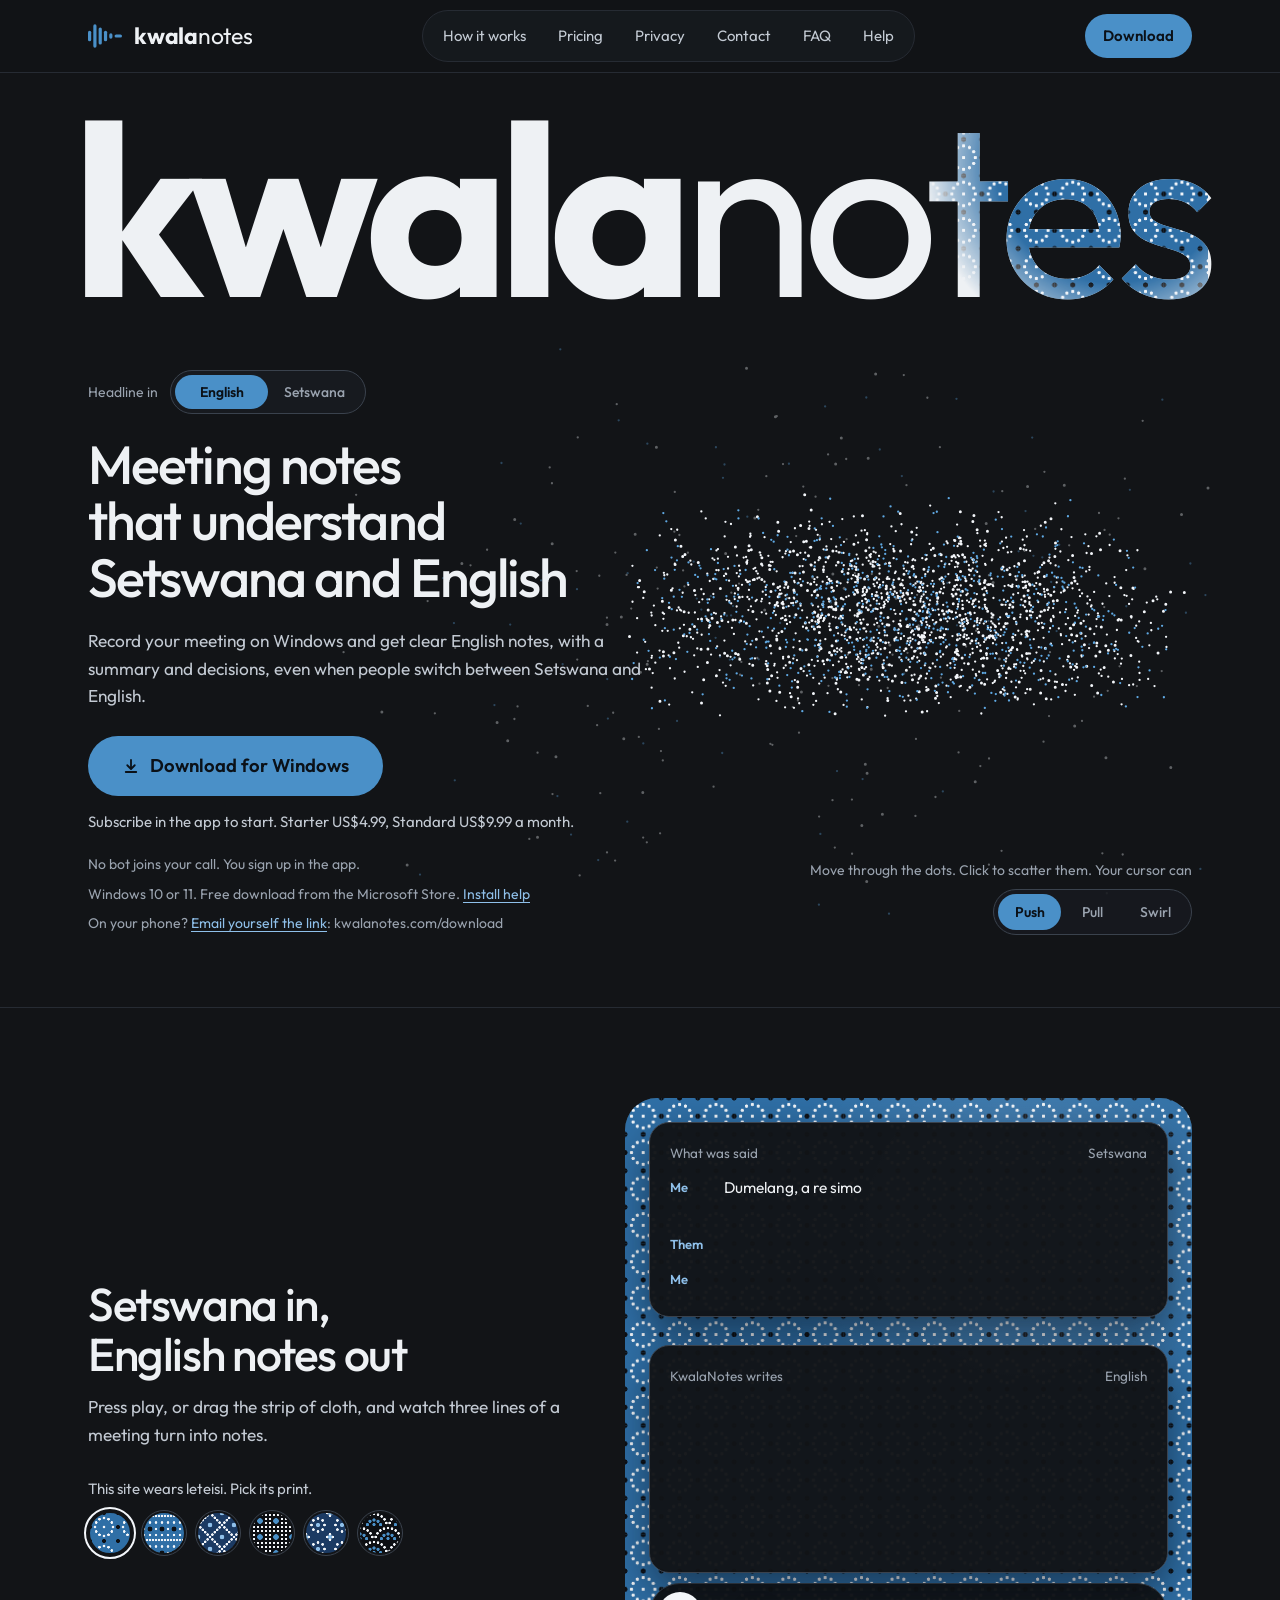
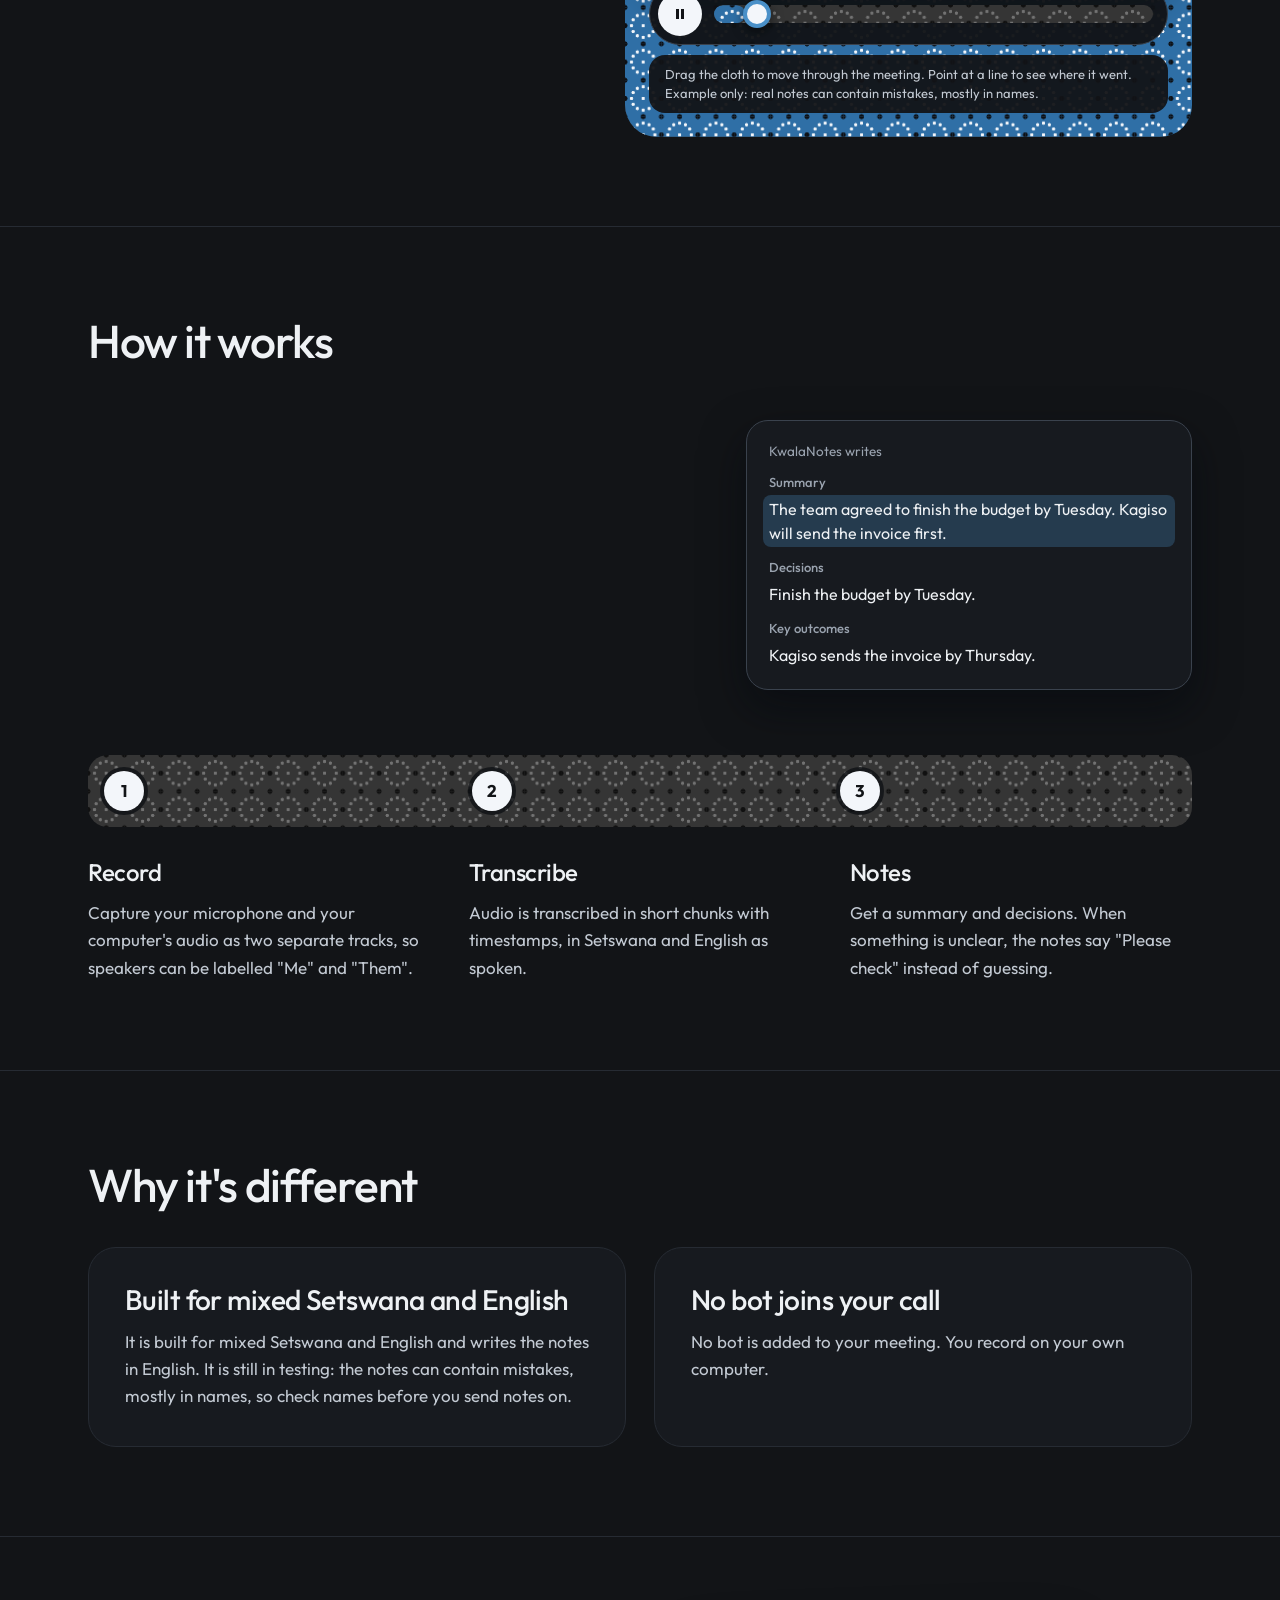
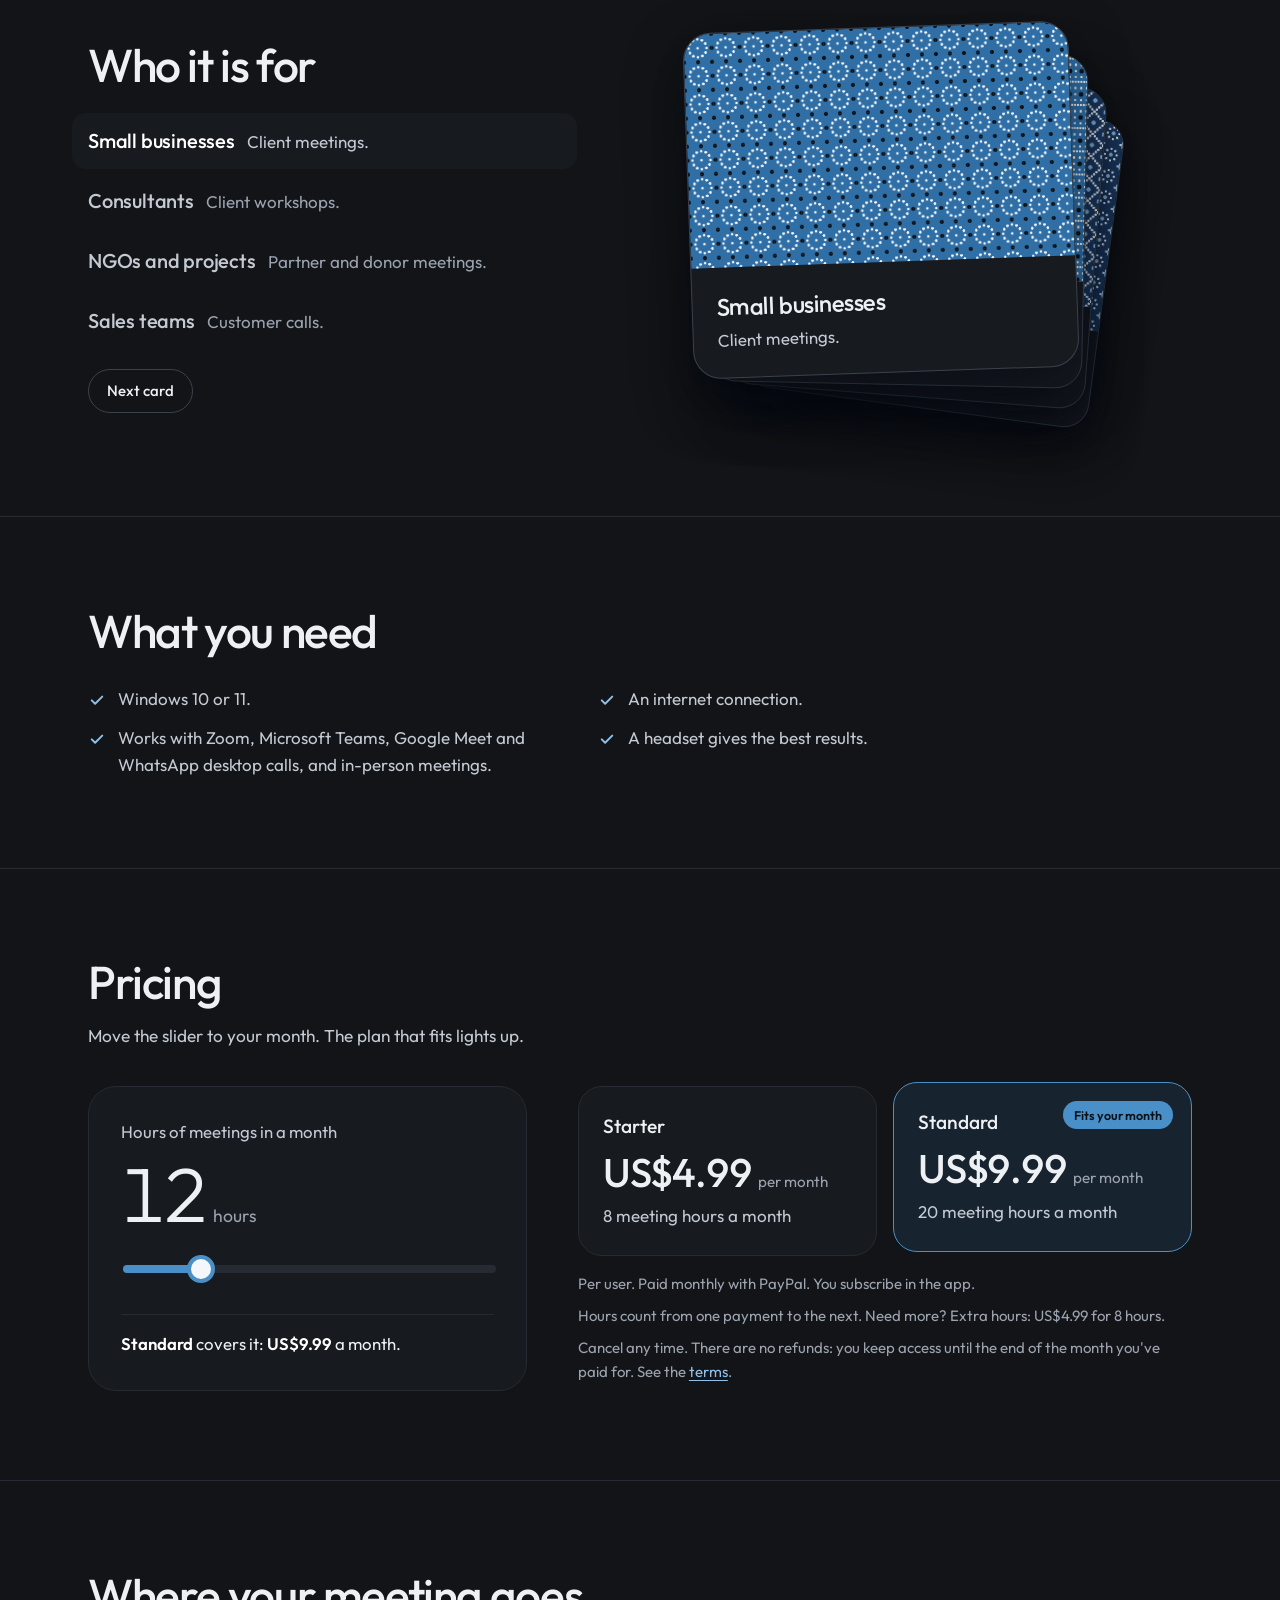
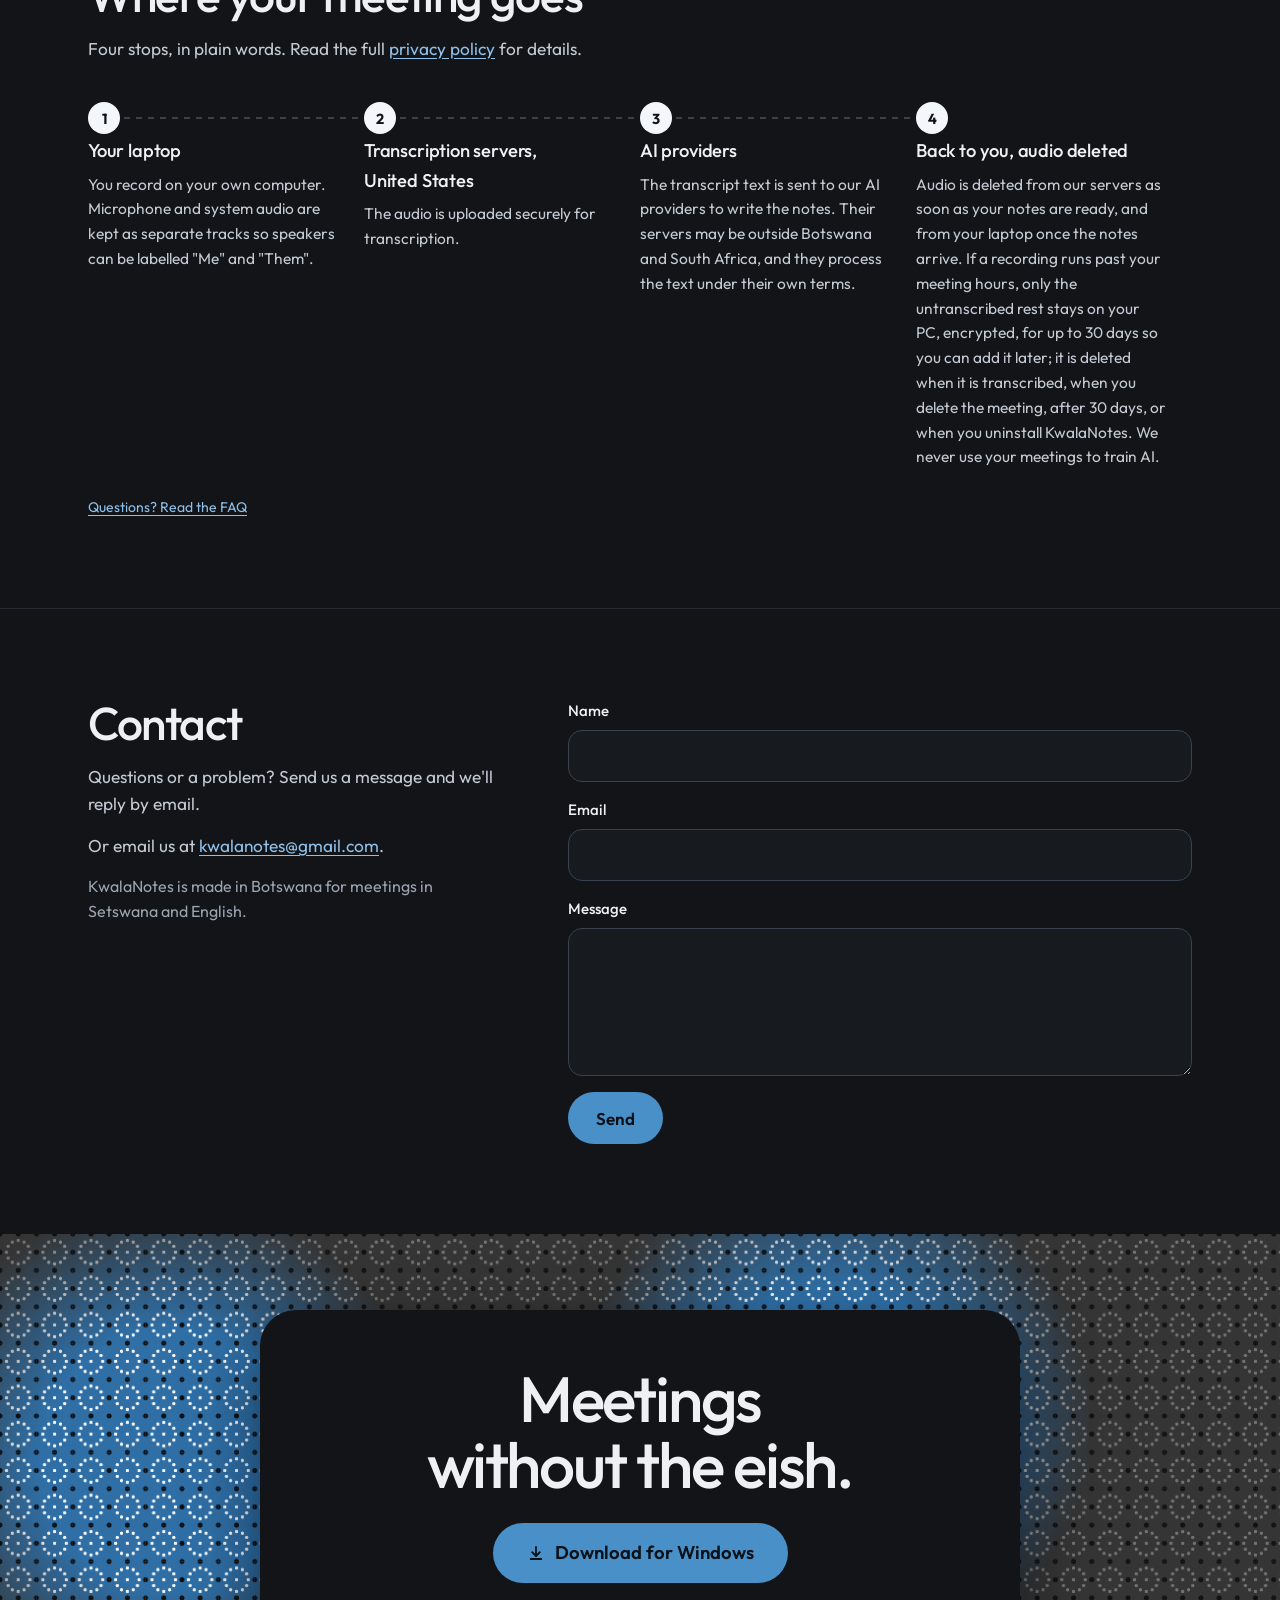
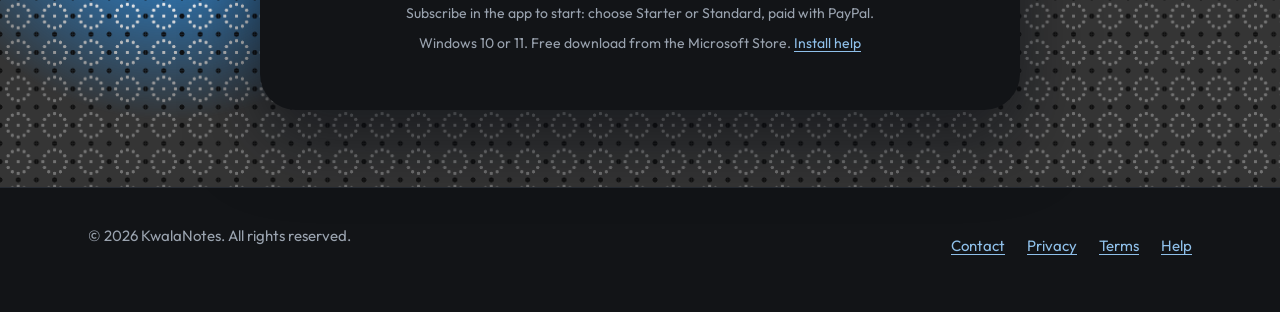
==== commit ae90571b: "site: 4cf723f" ====
--- a/index.html
+++ b/index.html
@@ -64,12 +64,11 @@
 <div class="cta">
 <a class="btn big" href="https://apps.microsoft.com/detail/9MWMGF2BBXBX"><svg aria-hidden="true" width="18" height="18" viewBox="0 0 24 24" fill="none" stroke="currentColor" stroke-width="2.4" stroke-linecap="round" stroke-linejoin="round"><path d="M12 4v11"></path><path d="M7 11l5 5 5-5"></path><path d="M5 20h14"></path></svg><span>Download for Windows</span></a>
 <div class="trial">
-<span>2 free meeting hours over 7 days with the code</span>
-<span class="code"><span id="trial-code">EISH</span><button type="button" data-copy="EISH" aria-label="Copy the code EISH">Copy</button></span>
+<span>Subscribe in the app to start. Starter US$4.99, Standard US$9.99 a month.</span>
 </div>
 </div>
 <p class="fine">No bot joins your call. You sign up in the app.</p>
-<p class="fine">Windows 10 or 11. Free from the Microsoft Store. <a href="/faq.html">Install help</a></p>
+<p class="fine">Windows 10 or 11. Free download from the Microsoft Store. <a href="/faq.html">Install help</a></p>
 <p class="fine">On your phone? <a href="mailto:?subject=KwalaNotes%20download&amp;body=https%3A%2F%2Fkwalanotes.com%2Fdownload">Email yourself the link</a>: kwalanotes.com/download</p>
 </div>
 
@@ -230,7 +229,6 @@
 <p>Per user. Paid monthly with PayPal. You subscribe in the app.</p>
 <p>Hours count from one payment to the next. Need more? Extra hours: US$4.99 for 8 hours.</p>
 <p>Cancel any time. There are no refunds: you keep access until the end of the month you've paid for. See the <a href="/terms.html">terms</a>.</p>
-<p>Free trial: 2 meeting hours over 7 days with the code EISH.</p>
 </div>
 </div>
 </div>
@@ -282,8 +280,8 @@
 <div class="cta">
 <a class="btn big" href="https://apps.microsoft.com/detail/9MWMGF2BBXBX"><svg aria-hidden="true" width="18" height="18" viewBox="0 0 24 24" fill="none" stroke="currentColor" stroke-width="2.4" stroke-linecap="round" stroke-linejoin="round"><path d="M12 4v11"></path><path d="M7 11l5 5 5-5"></path><path d="M5 20h14"></path></svg><span>Download for Windows</span></a>
 </div>
-<p class="fine">Free trial: 2 meeting hours over 7 days. Sign up in the app with the code EISH.</p>
-<p class="fine">Windows 10 or 11. Free from the Microsoft Store. <a href="/faq.html">Install help</a></p>
+<p class="fine">Subscribe in the app to start: choose Starter or Standard, paid with PayPal.</p>
+<p class="fine">Windows 10 or 11. Free download from the Microsoft Store. <a href="/faq.html">Install help</a></p>
 </div>
 </div>
 </div>
--- a/styles.css
+++ b/styles.css
@@ -333,3 +333,62 @@
   color: var(--chalk);
 }
 html[lang="tn"] .button-secondary:hover { background: var(--panel); }
+/* Rep pages (join, earnings, terms) */
+body.rep .contact-form { display: grid; gap: 24px; max-width: 640px; }
+body.rep .contact-form .form-field { display: grid; gap: 8px; }
+body.rep .contact-form .form-field > label { font-weight: 700; color: var(--chalk); }
+body.rep .rep-step { display: grid; gap: 24px; }
+body.rep .rep-step[hidden] { display: none; }
+body.rep .contact-form .form-field > label.rep-check { display: flex; align-items: center; gap: 10px; font-weight: 400; }
+body.rep .rep-steps { margin: 0 0 24px; padding: 0; list-style: none; counter-reset: step; display: grid; gap: 10px; }
+body.rep .rep-steps li { position: relative; padding-left: 30px; counter-increment: step; }
+body.rep .rep-steps li::before { content: counter(step) "."; position: absolute; left: 0; top: 0; width: auto; height: auto; background: none; font-weight: 600; color: var(--blue-soft); }
+body.rep .rep-resend { justify-self: start; }
+body.rep .rep-hint { margin: 0; font-size: 0.9rem; color: var(--mist); }
+body.rep .rep-bank-saved { margin: 4px 0 16px; color: var(--soft); }
+body.rep .contact-form input[type="text"],
+body.rep .contact-form input[type="email"] {
+  display: block;
+  width: 100%;
+  padding: 10px 14px;
+  border: 1px solid var(--line-2);
+  border-radius: 12px;
+  background: var(--panel);
+  color: var(--chalk);
+  font: inherit;
+}
+body.rep .contact-form input[type="checkbox"] {
+  width: 1.1rem;
+  height: 1.1rem;
+  margin: 0;
+  accent-color: var(--blue);
+}
+body.rep .contact-form .btn {
+  justify-self: start;
+  font-family: inherit;
+  cursor: pointer;
+  border: 0;
+}
+body.rep .form-fallback {
+  font-size: 0.9rem;
+  color: var(--mist);
+}
+body.rep .form-status:empty,
+body.rep #bank-masked:empty {
+  display: none;
+}
+body.rep #bank-masked {
+  color: var(--soft);
+}
+
+/* Rep earnings: one small figure block and the standard secondary button */
+body.rep .btn.ghost { background: transparent; border: 1px solid var(--line-2); color: var(--chalk); font-family: inherit; cursor: pointer; }
+body.rep .btn.ghost:hover { background: var(--line); color: var(--chalk); }
+.rep-figures { max-width: 640px; margin: 0 0 28px; padding: 24px; border: 1px solid var(--line-2); border-radius: 20px; background: var(--panel); }
+.rep-figures-label { margin: 0; font-size: 14.5px; color: var(--mist); }
+.rep-code { margin: 4px 0 18px; font-size: clamp(28px, 6vw, 40px); font-weight: 600; letter-spacing: .04em; line-height: 1.15; color: var(--chalk); }
+.rep-figures dl { display: grid; margin: 0; }
+.rep-figures dl > div { display: flex; justify-content: space-between; gap: 16px; padding: 12px 0; border-top: 1px solid var(--line-2); }
+.rep-figures dt { color: var(--soft); }
+.rep-figures dd { margin: 0; font-weight: 600; color: var(--chalk); font-variant-numeric: tabular-nums; }
+body.rep .rep-links { margin-top: 24px; }
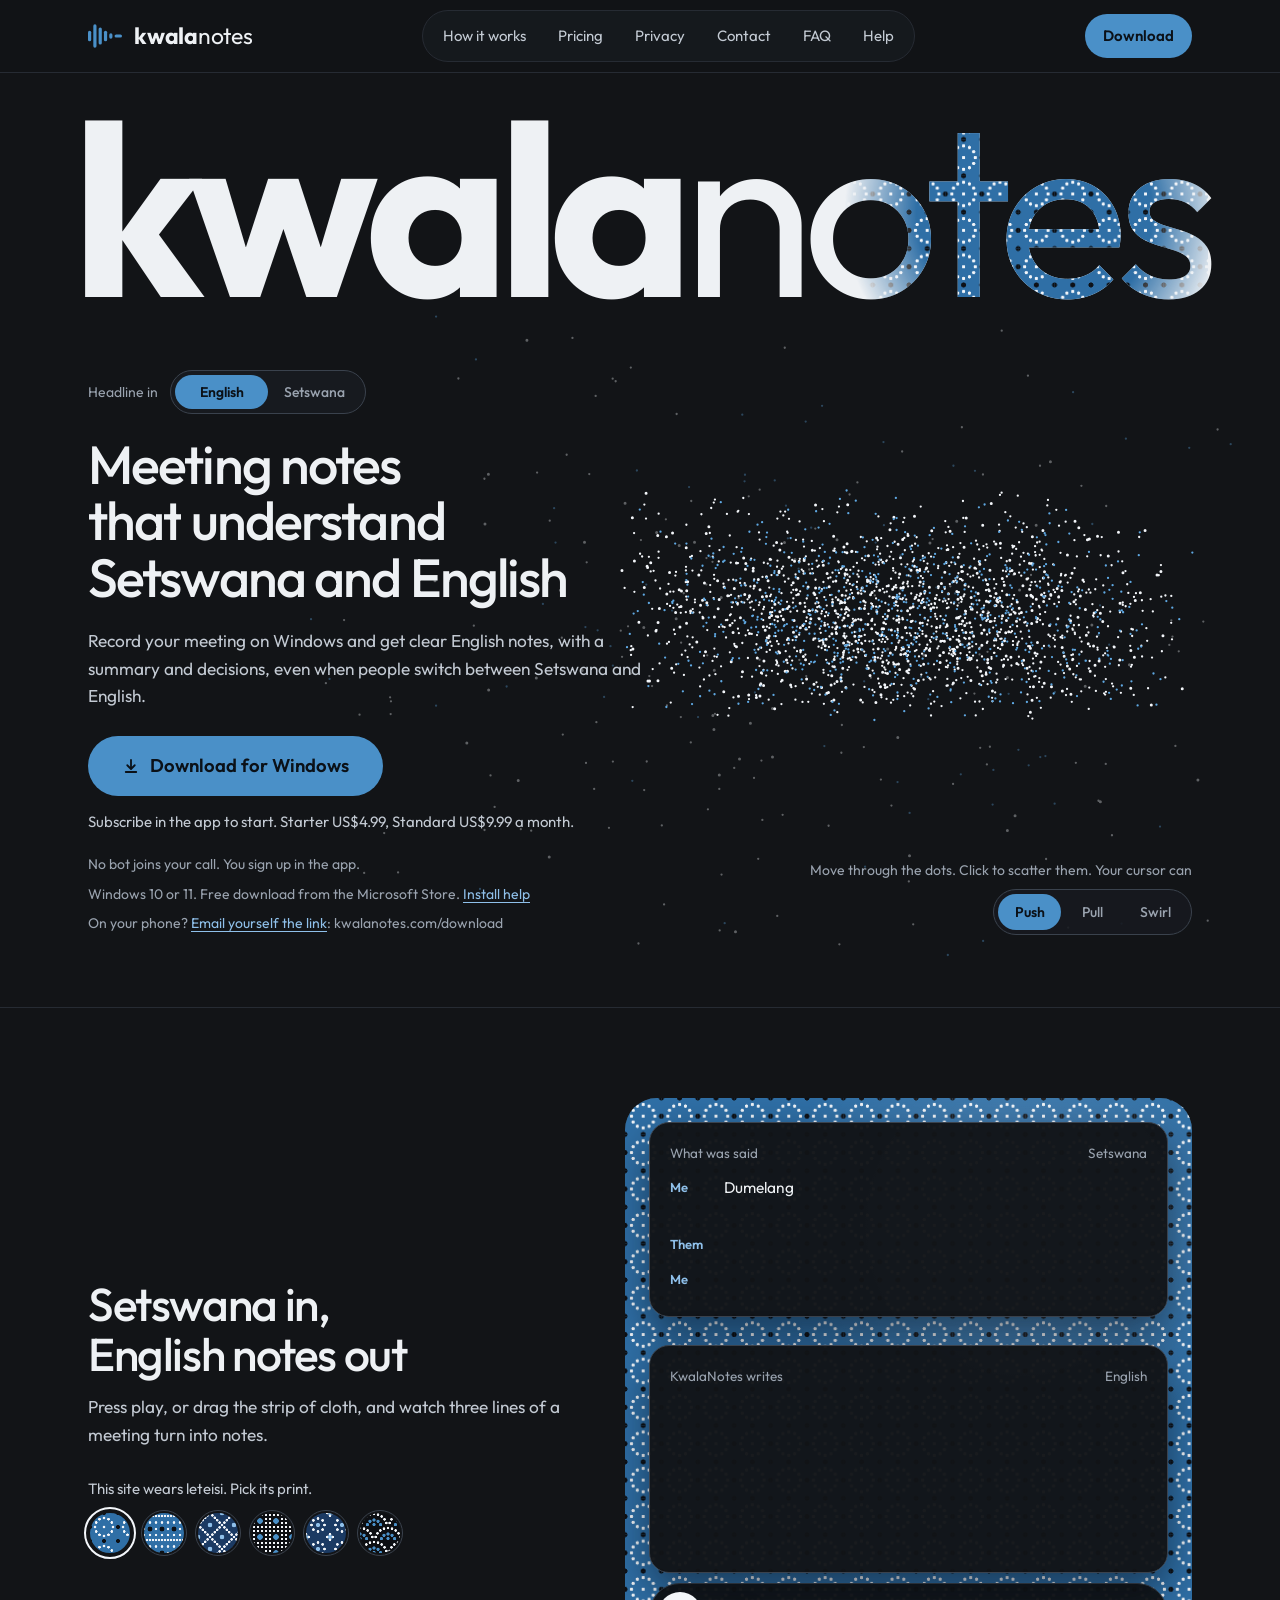
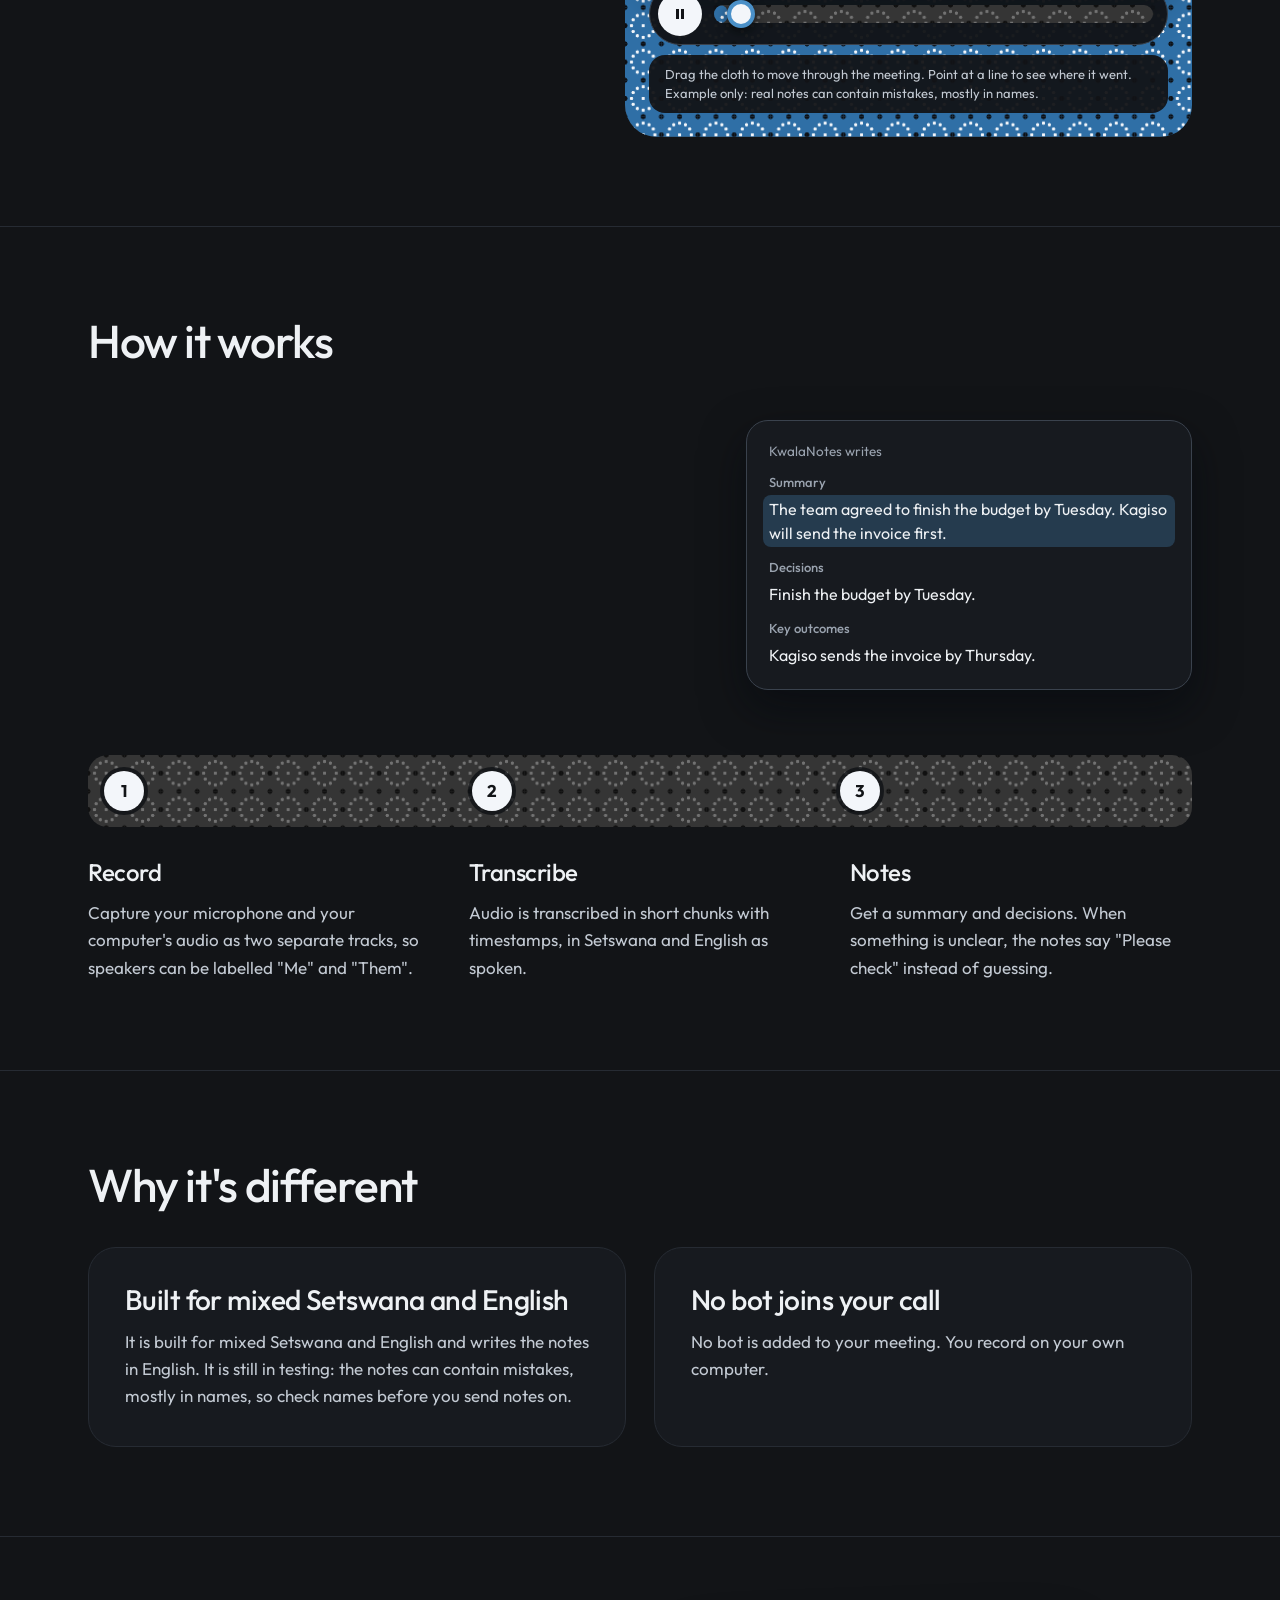
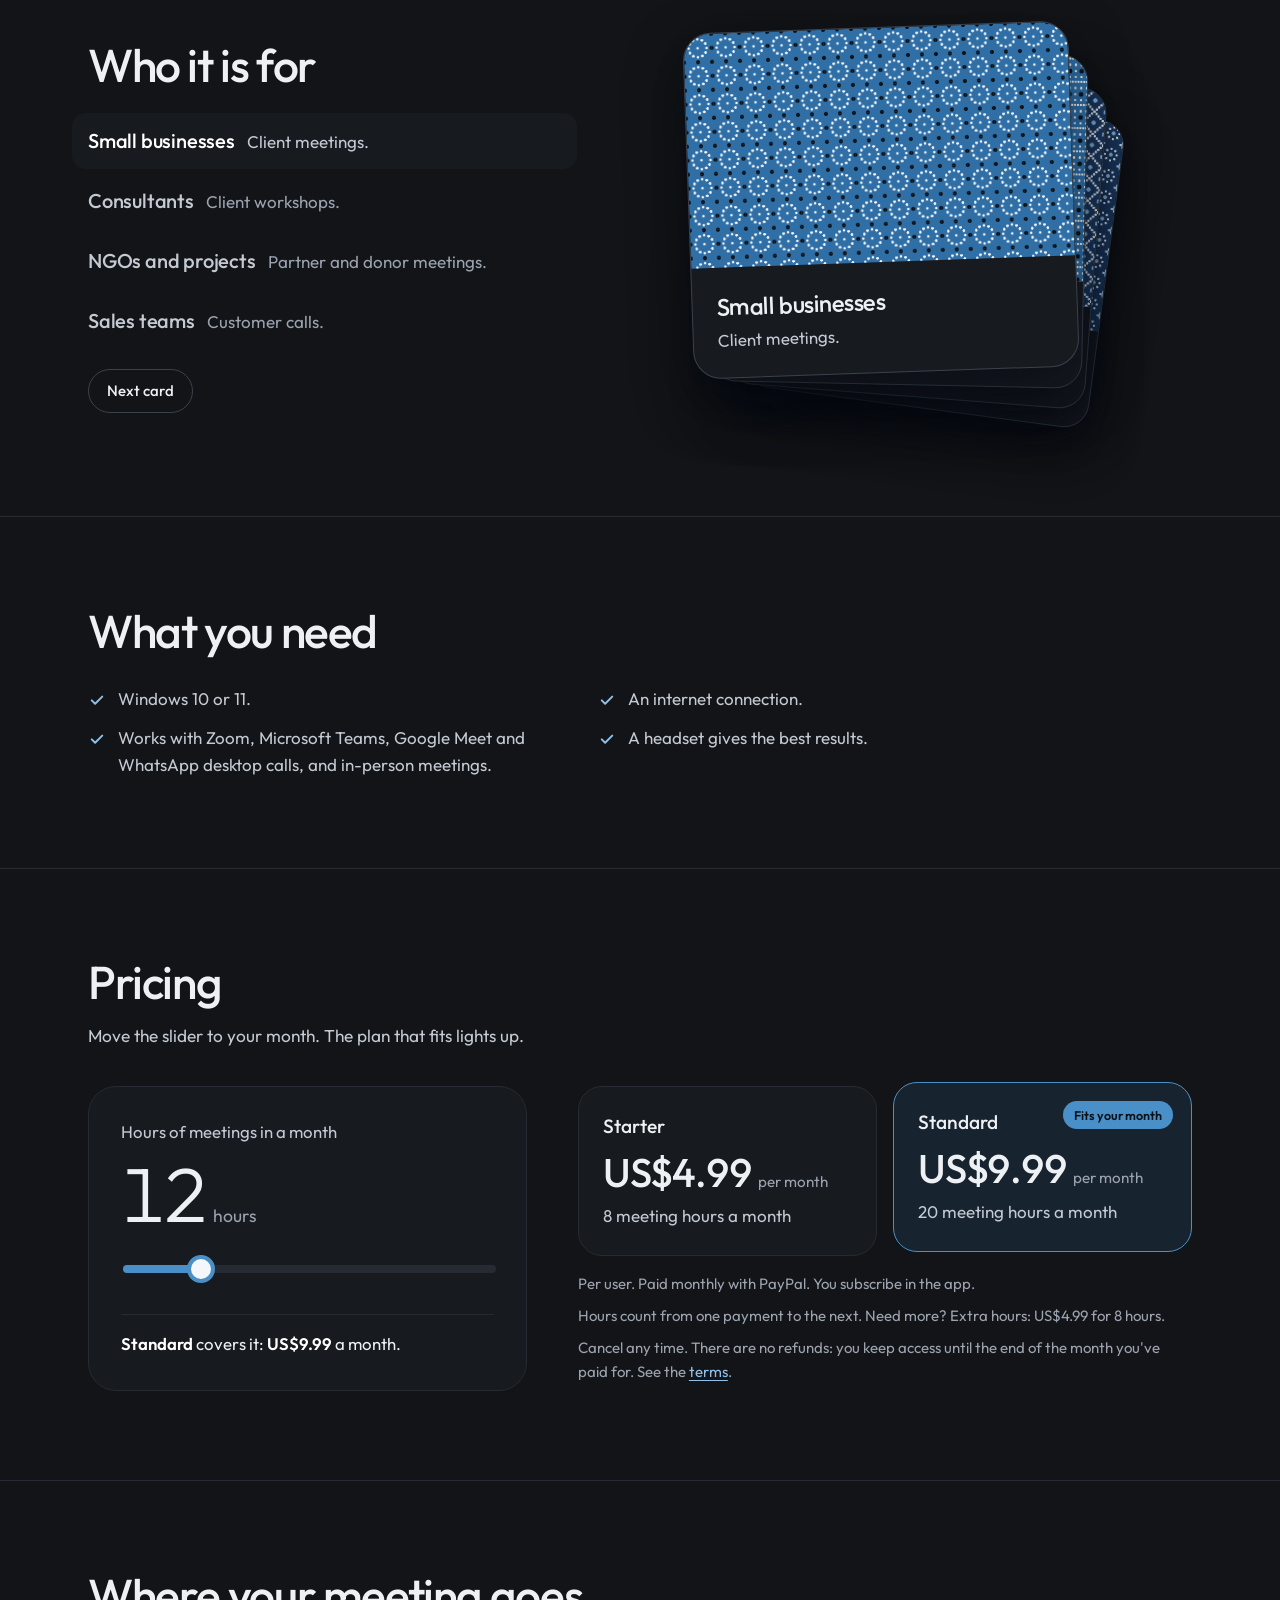
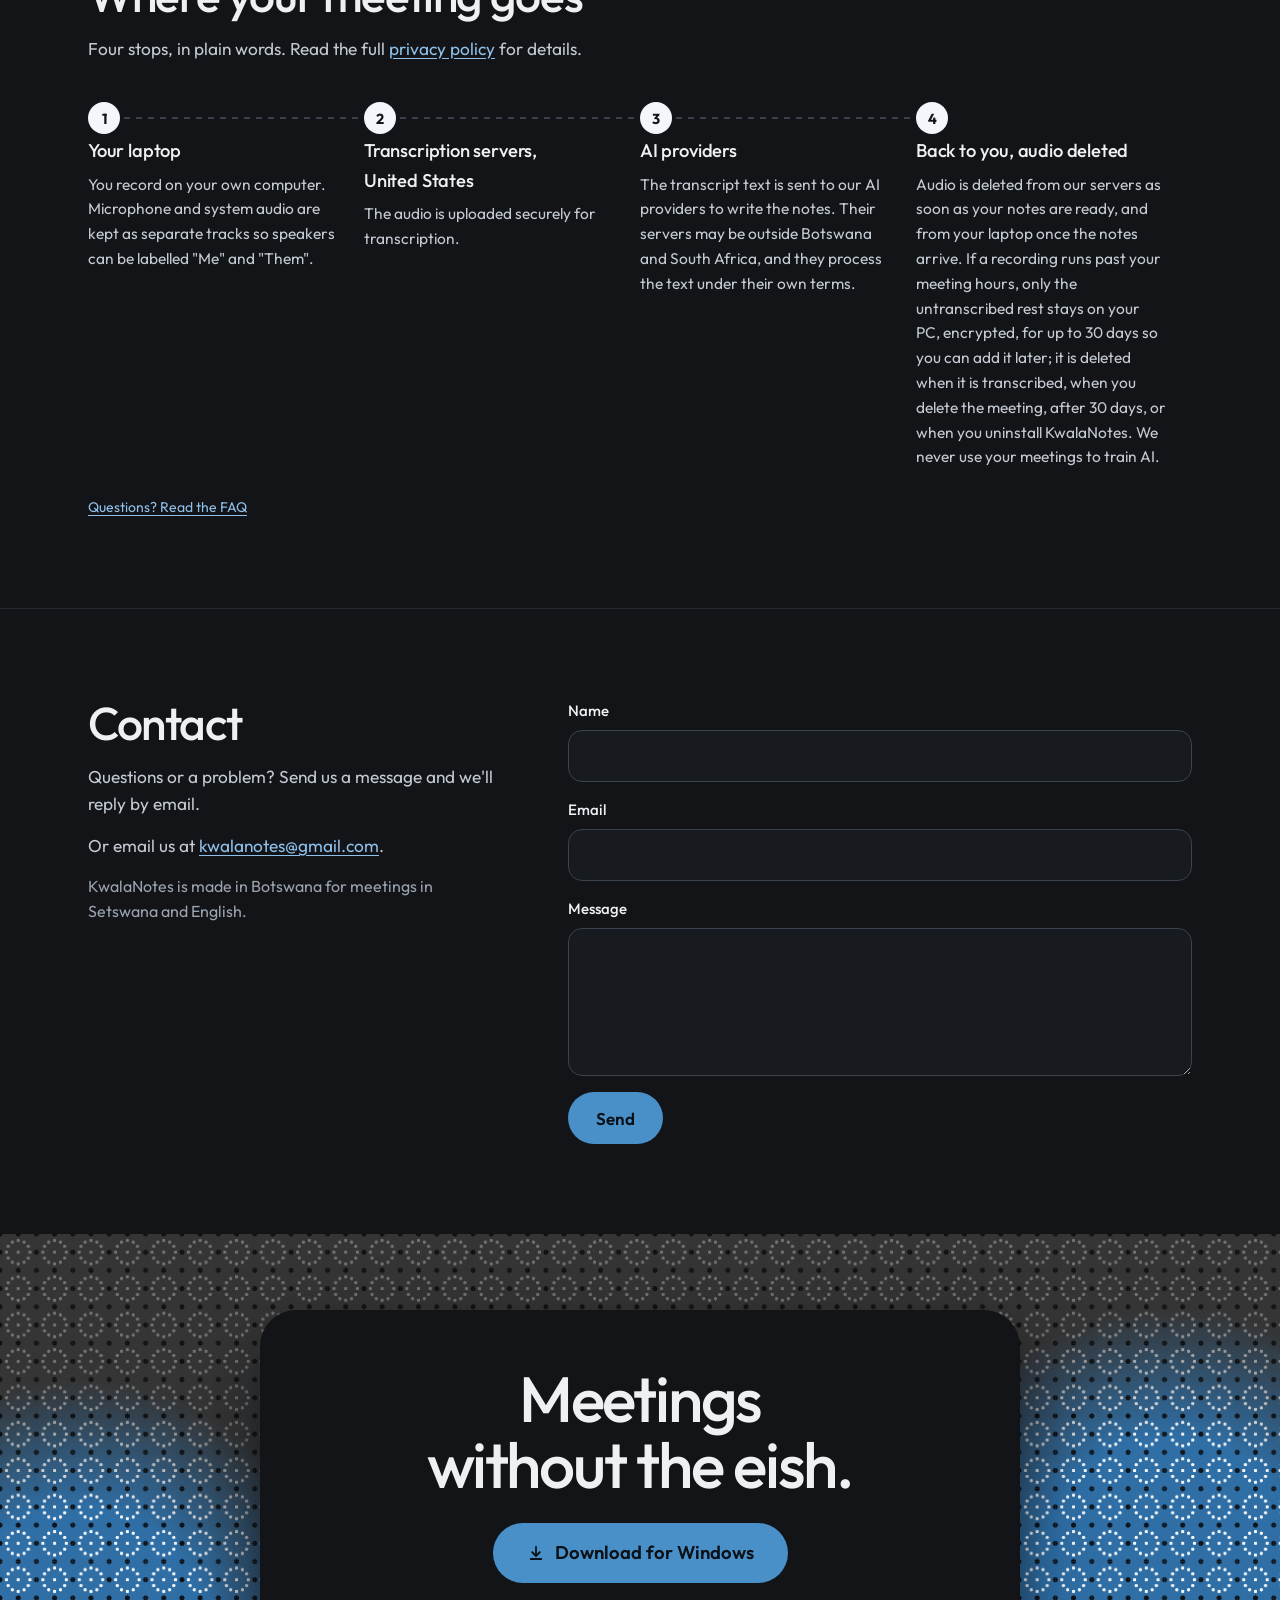
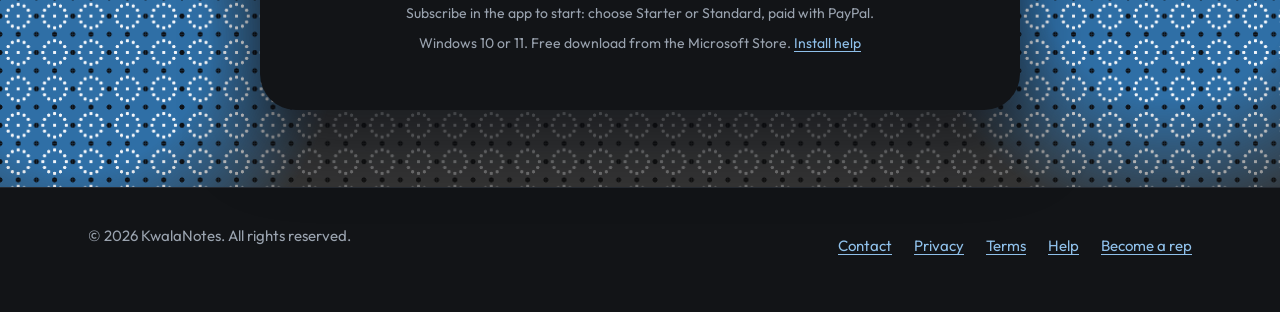
==== commit 3bc4b116: "site: ab54853" ====
--- a/index.html
+++ b/index.html
@@ -293,7 +293,7 @@
 <footer>
 <div class="wrap">
 <span>© 2026 KwalaNotes. All rights reserved.</span>
-<nav aria-label="Footer"><a href="#contact">Contact</a><a href="/privacy.html">Privacy</a><a href="/terms.html">Terms</a><a href="/help.html">Help</a></nav>
+<nav aria-label="Footer"><a href="#contact">Contact</a><a href="/privacy.html">Privacy</a><a href="/terms.html">Terms</a><a href="/help.html">Help</a><a href="/rep.html">Become a rep</a></nav>
 </div>
 </footer>
 
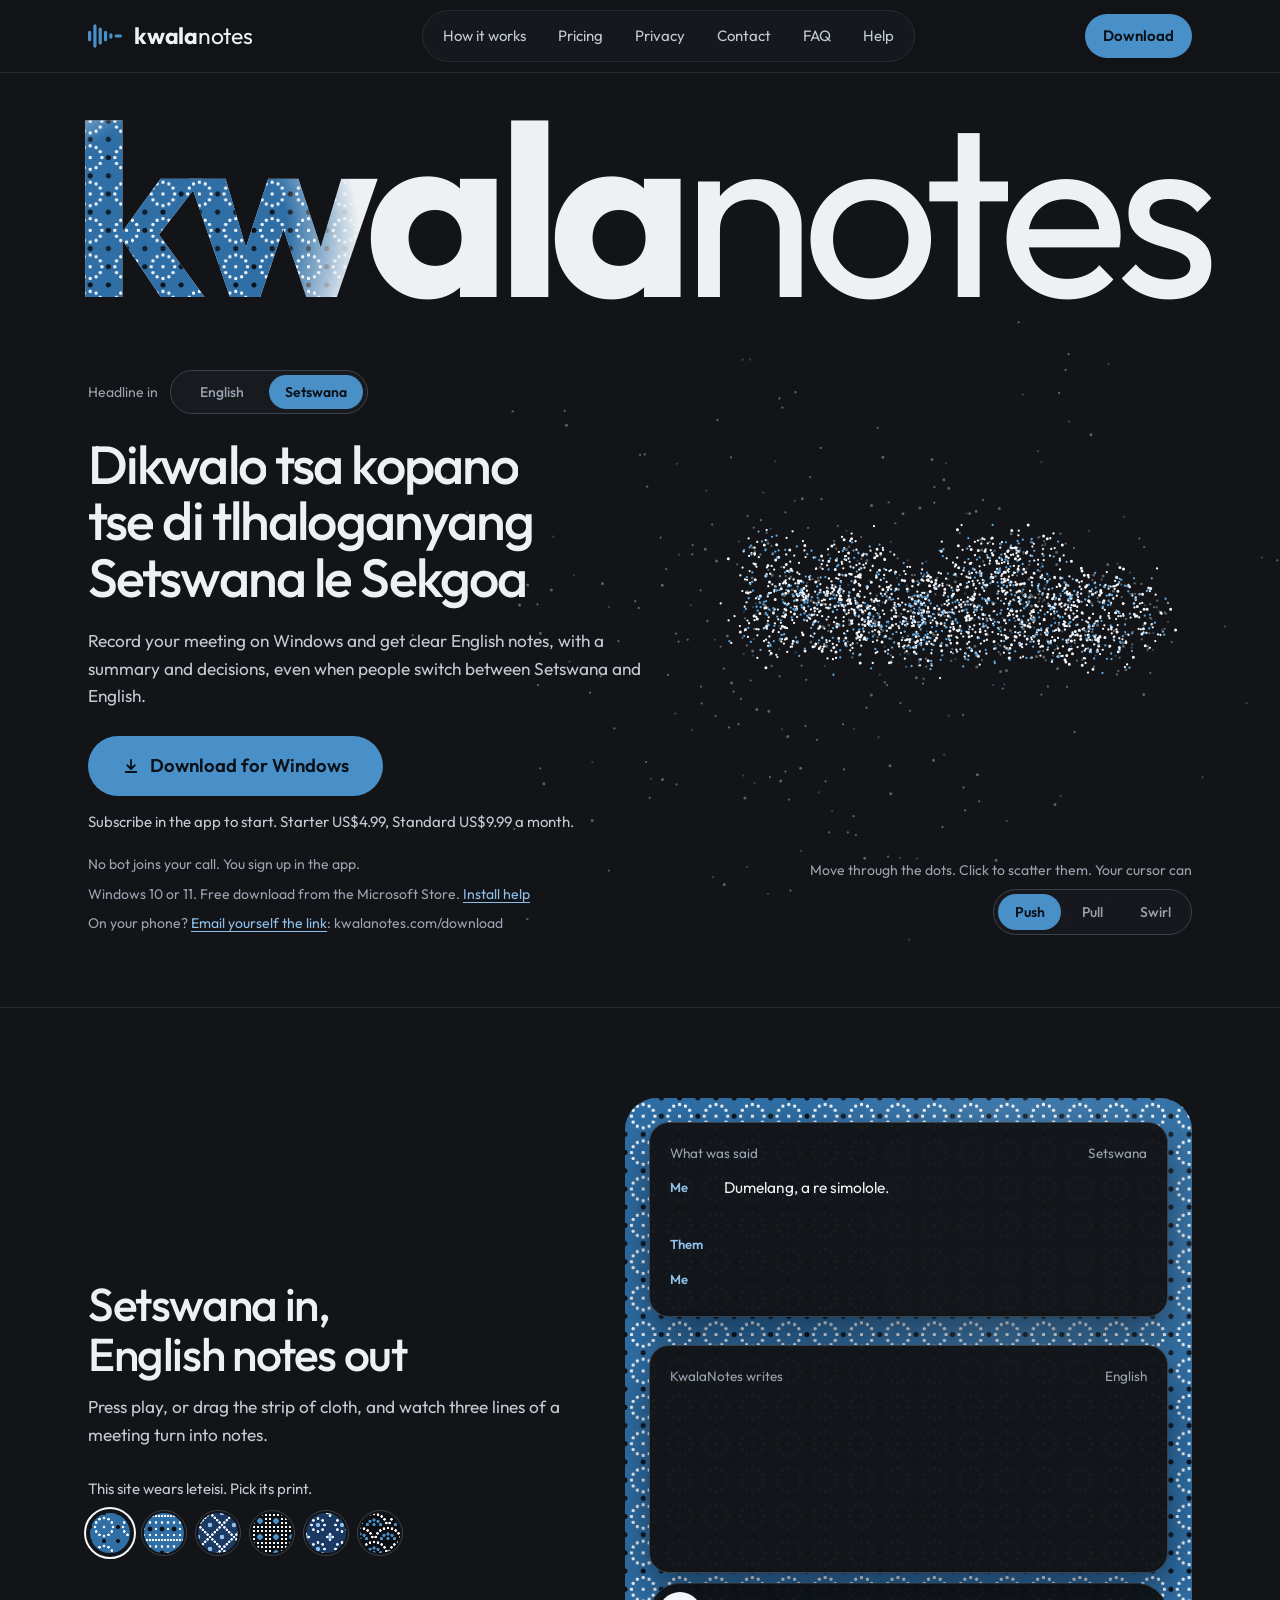
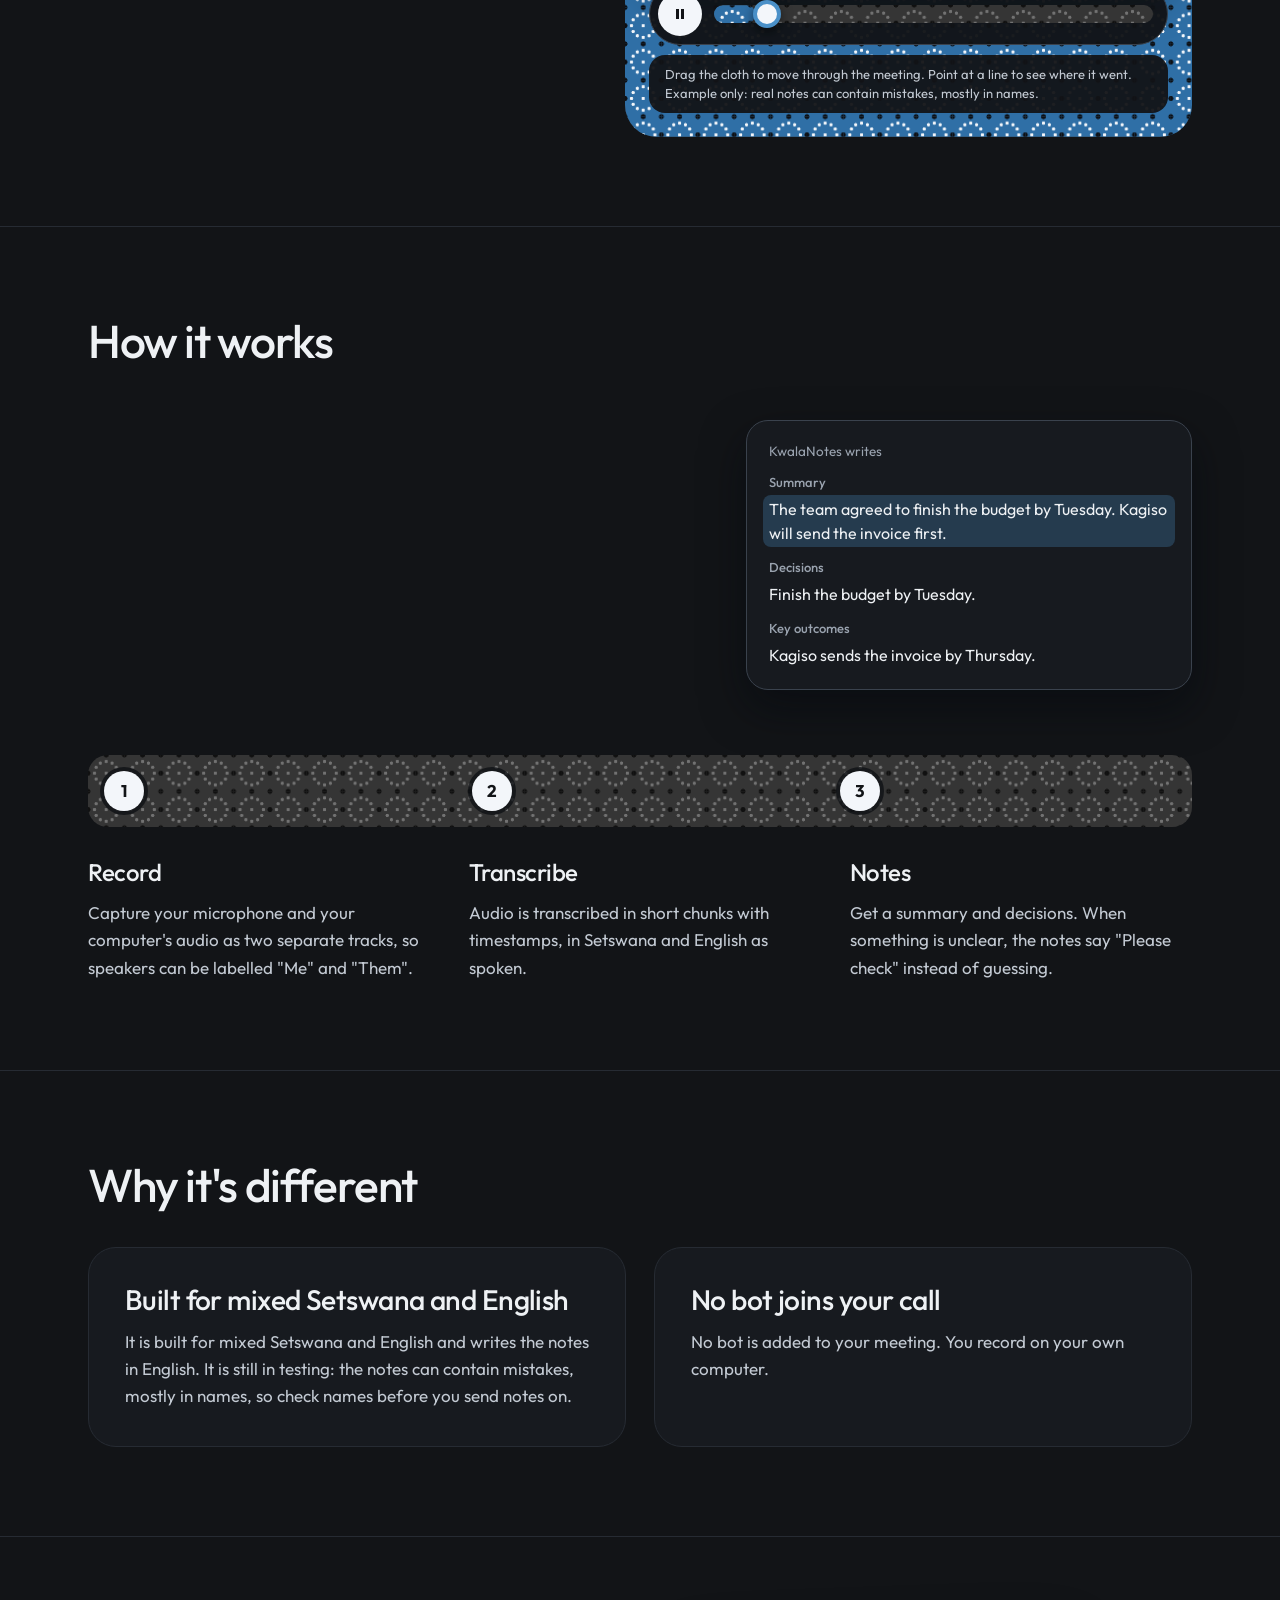
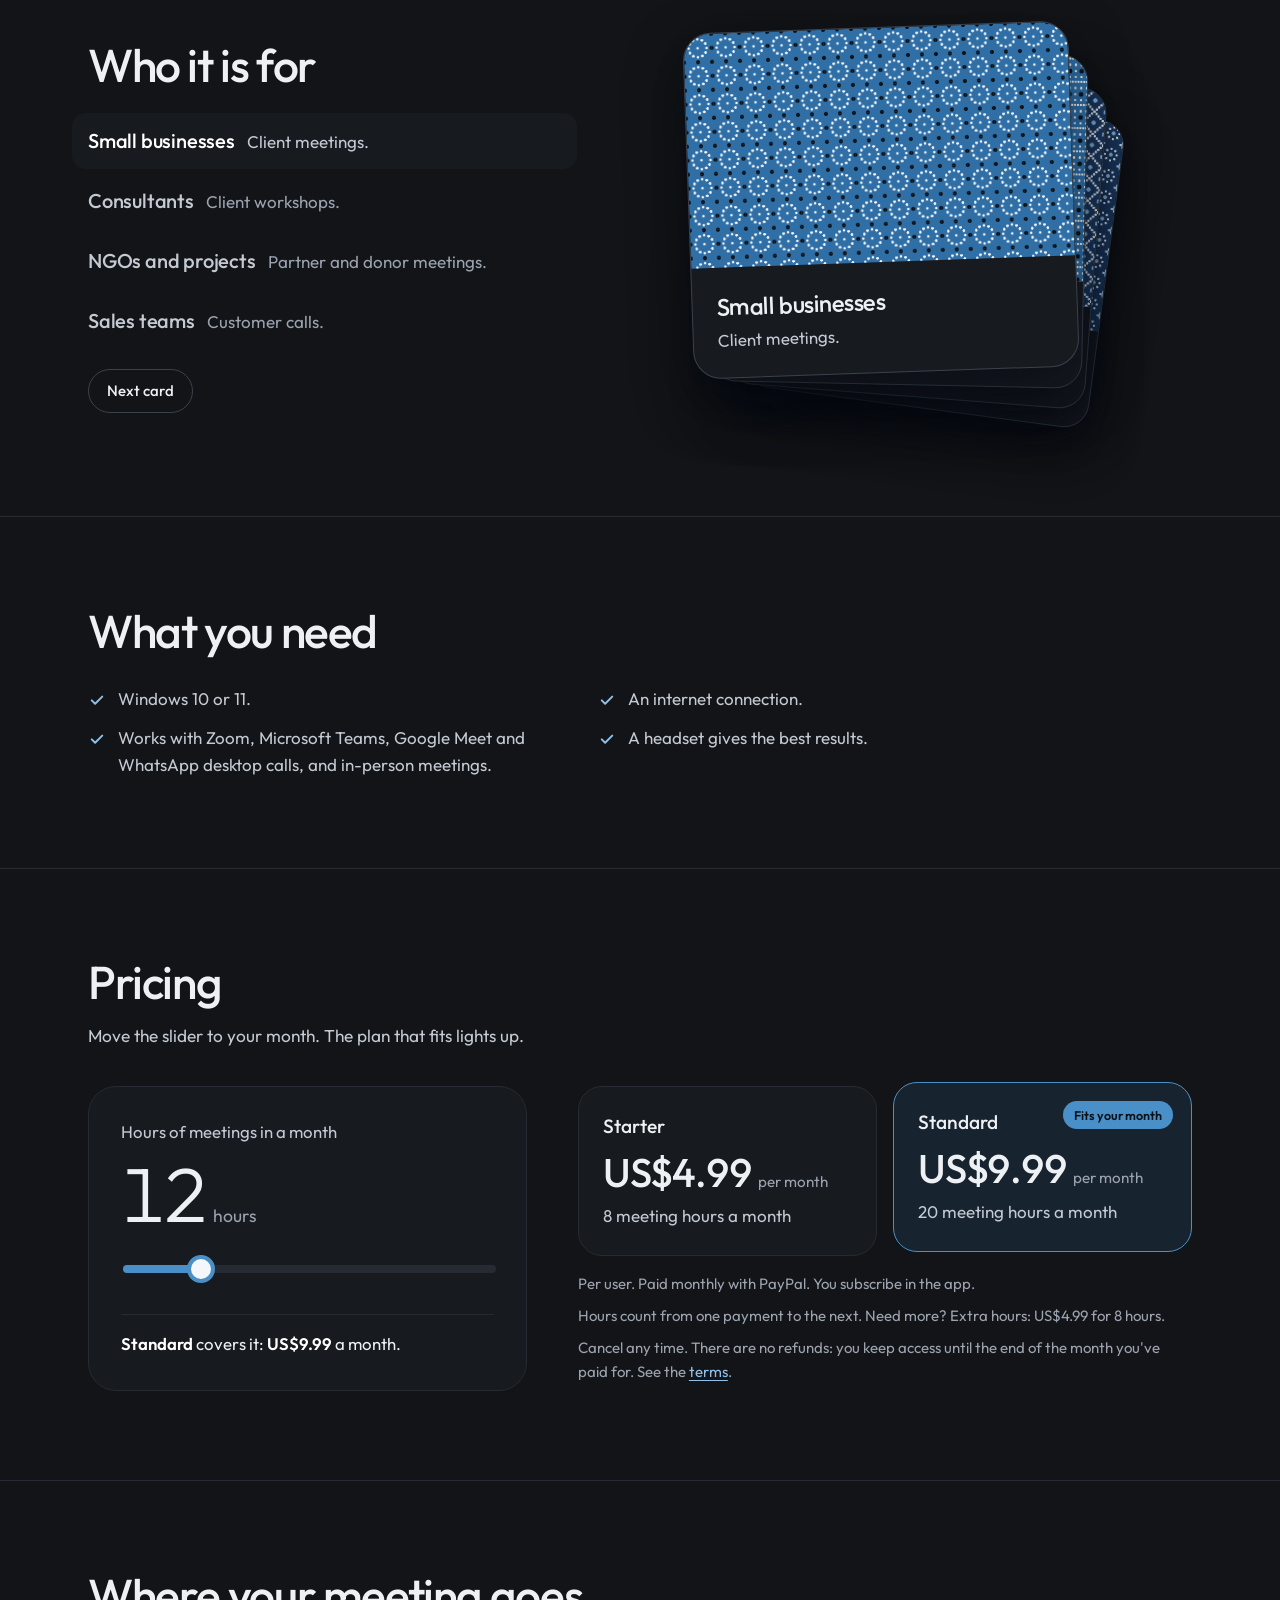
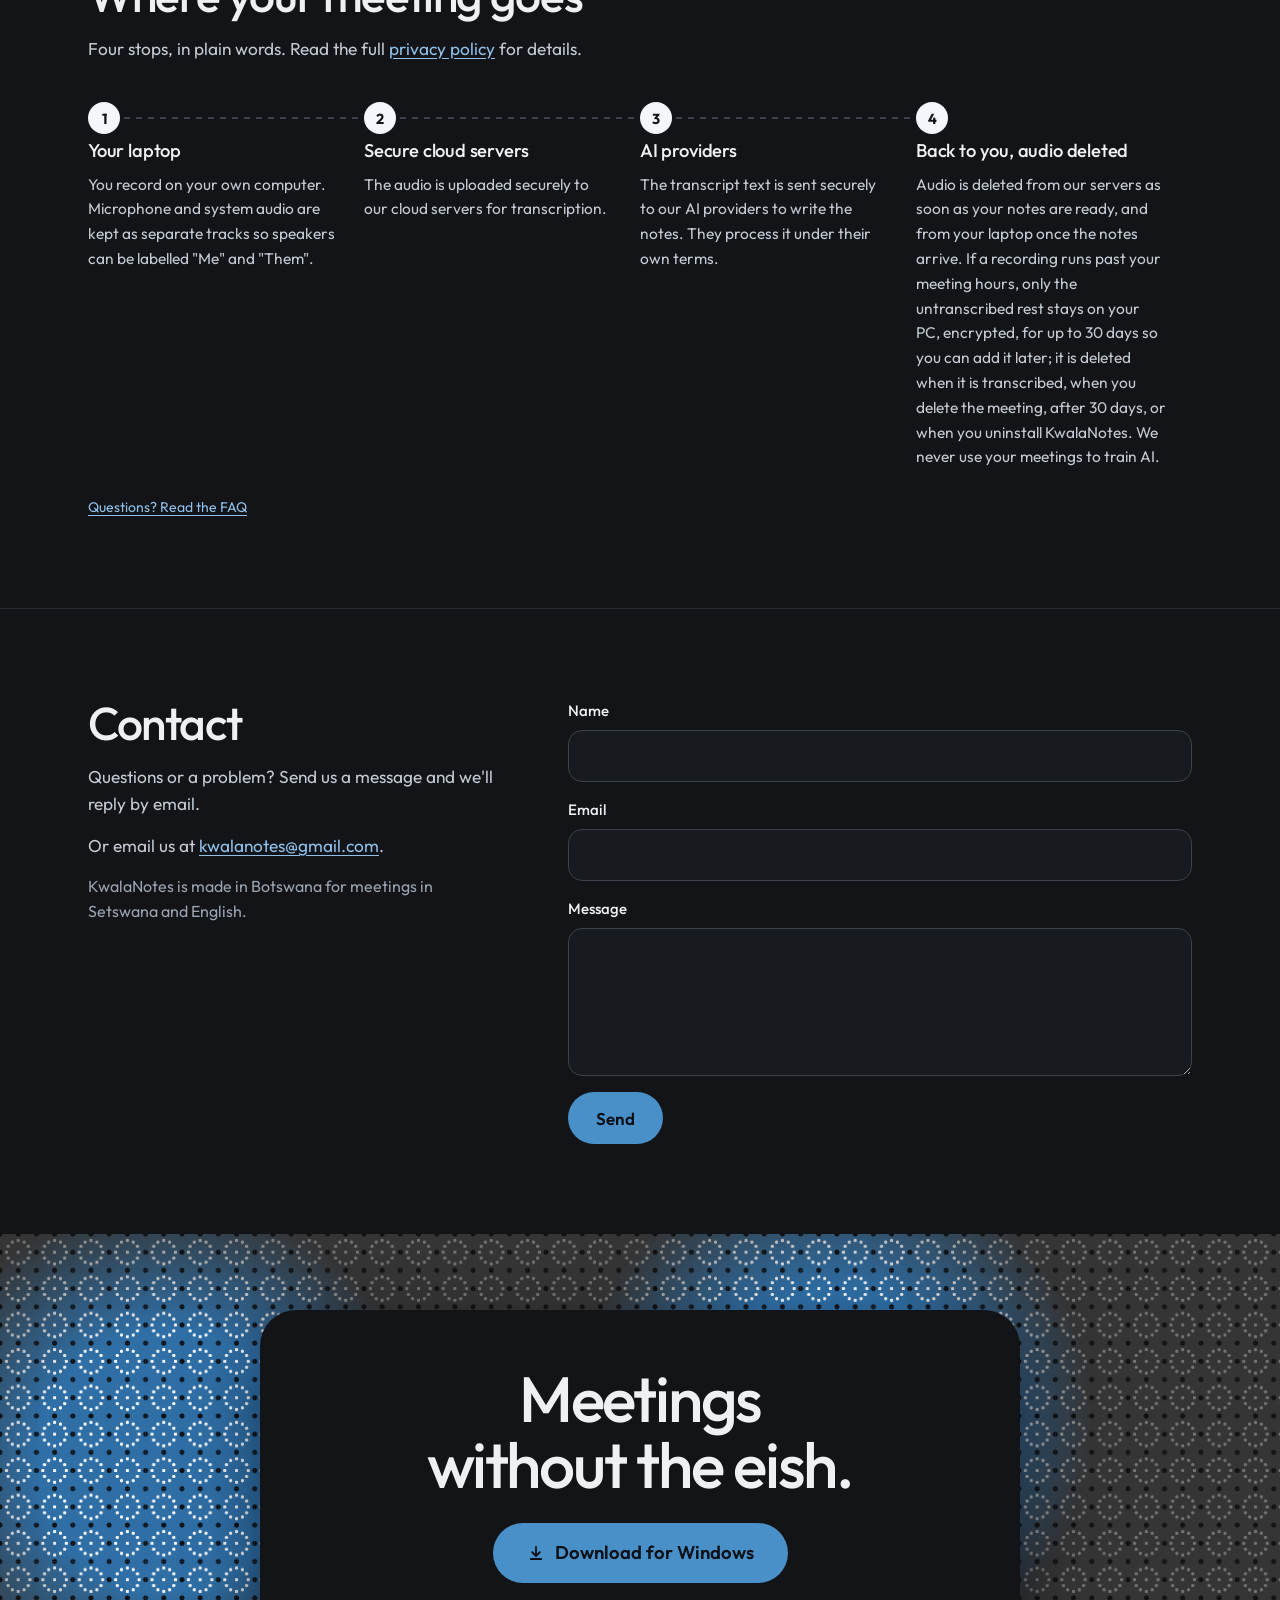
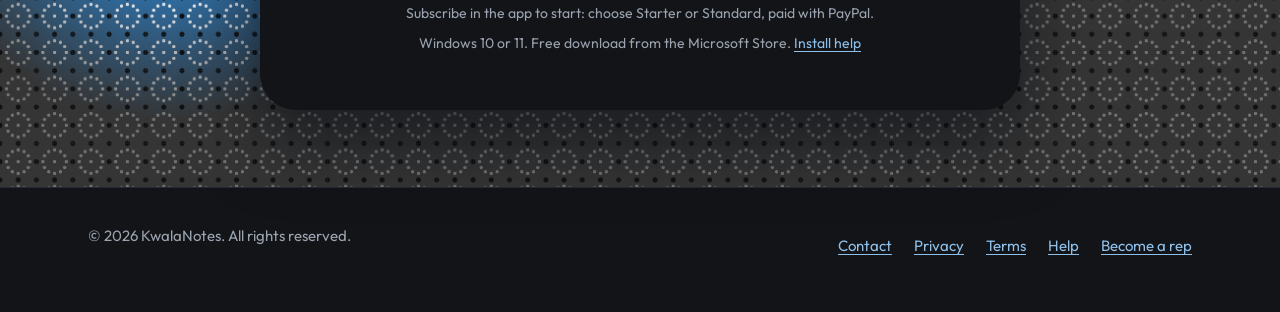
==== commit 9e8b2748: "site: 54d9c00" ====
--- a/index.html
+++ b/index.html
@@ -241,8 +241,8 @@
 <p class="sub">Four stops, in plain words. Read the full <a href="/privacy.html">privacy policy</a> for details.</p>
 <ol class="route">
 <li><span class="num">1</span><h3>Your laptop</h3><p>You record on your own computer. Microphone and system audio are kept as separate tracks so speakers can be labelled "Me" and "Them".</p></li>
-<li><span class="num">2</span><h3>Transcription servers, United States</h3><p>The audio is uploaded securely for transcription.</p></li>
-<li><span class="num">3</span><h3>AI providers</h3><p>The transcript text is sent to our AI providers to write the notes. Their servers may be outside Botswana and South Africa, and they process the text under their own terms.</p></li>
+<li><span class="num">2</span><h3>Secure cloud servers</h3><p>The audio is uploaded securely to our cloud servers for transcription.</p></li>
+<li><span class="num">3</span><h3>AI providers</h3><p>The transcript text is sent securely to our AI providers to write the notes. They process it under their own terms.</p></li>
 <li><span class="num">4</span><h3>Back to you, audio deleted</h3><p>Audio is deleted from our servers as soon as your notes are ready, and from your laptop once the notes arrive. If a recording runs past your meeting hours, only the untranscribed rest stays on your PC, encrypted, for up to 30 days so you can add it later; it is deleted when it is transcribed, when you delete the meeting, after 30 days, or when you uninstall KwalaNotes. We never use your meetings to train AI.</p></li>
 </ol>
 <p class="fine" style="margin-top:28px"><a href="/faq.html">Questions? Read the FAQ</a></p>
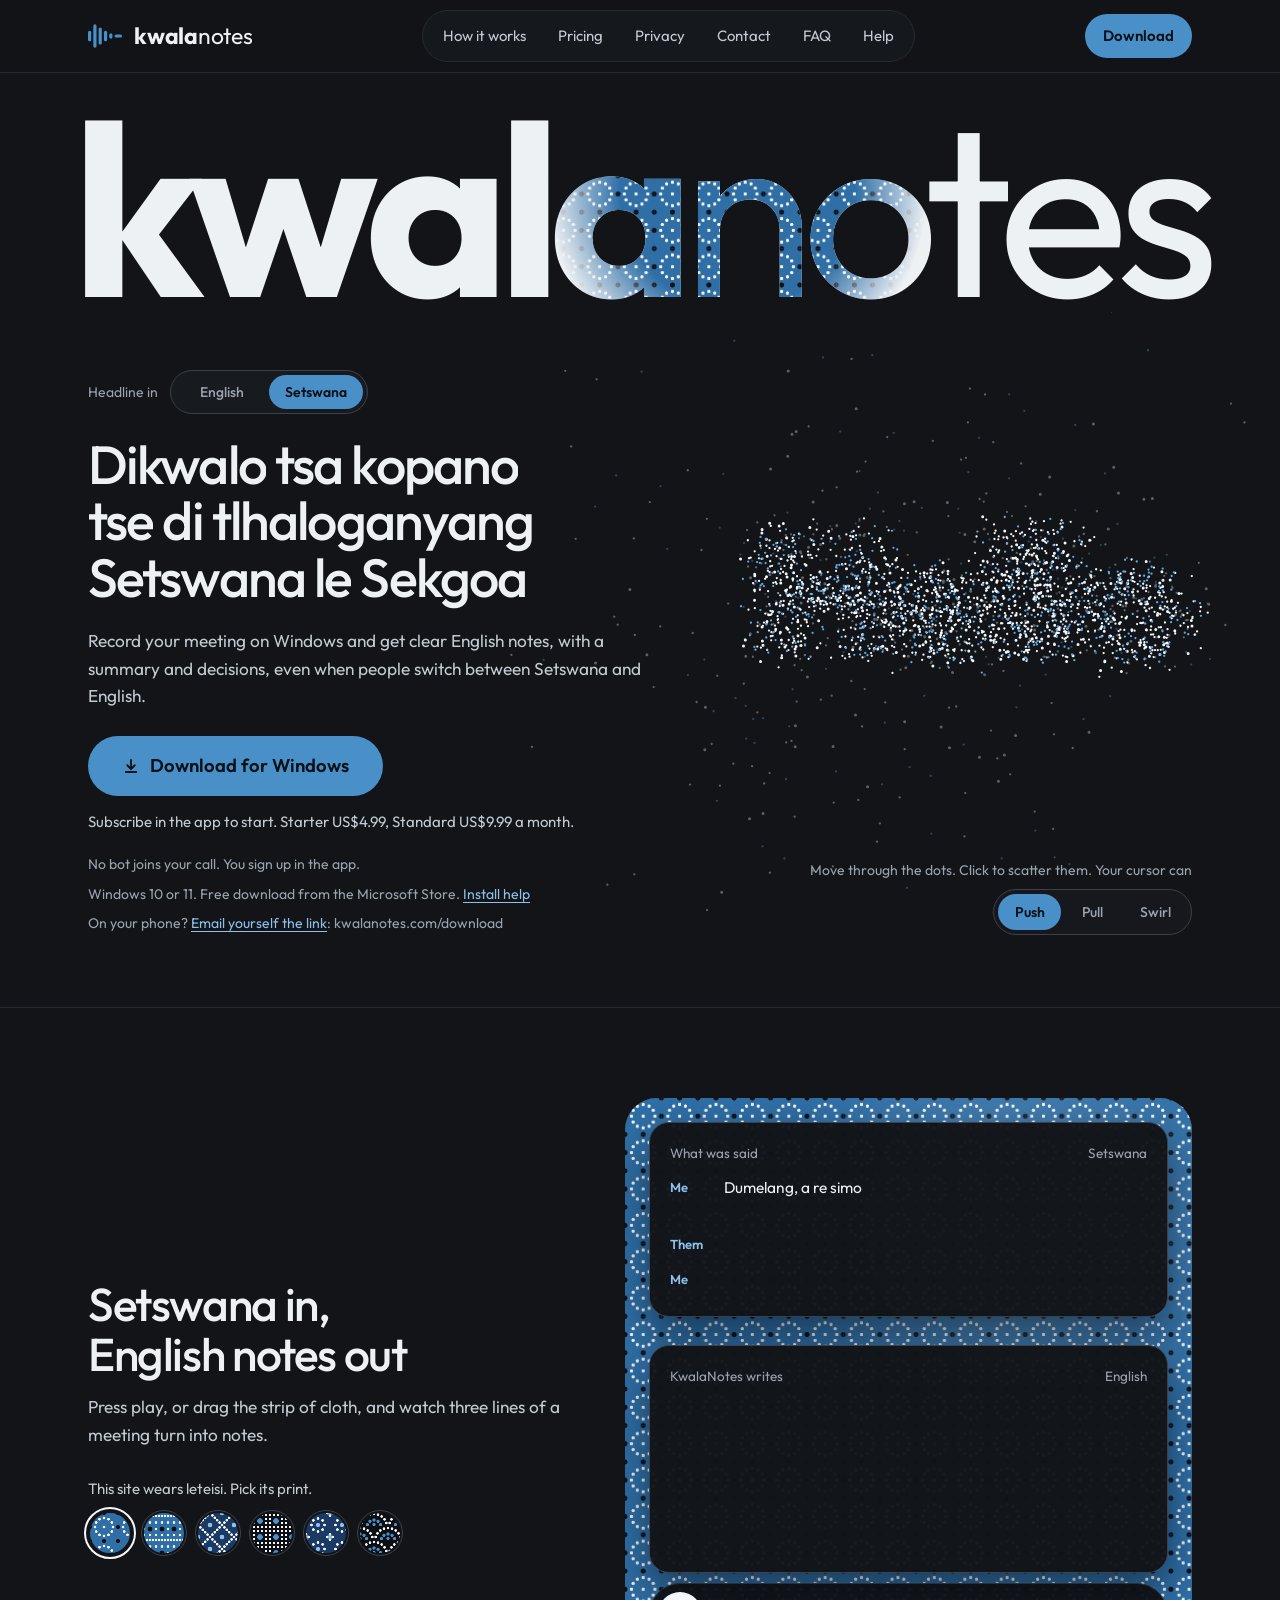
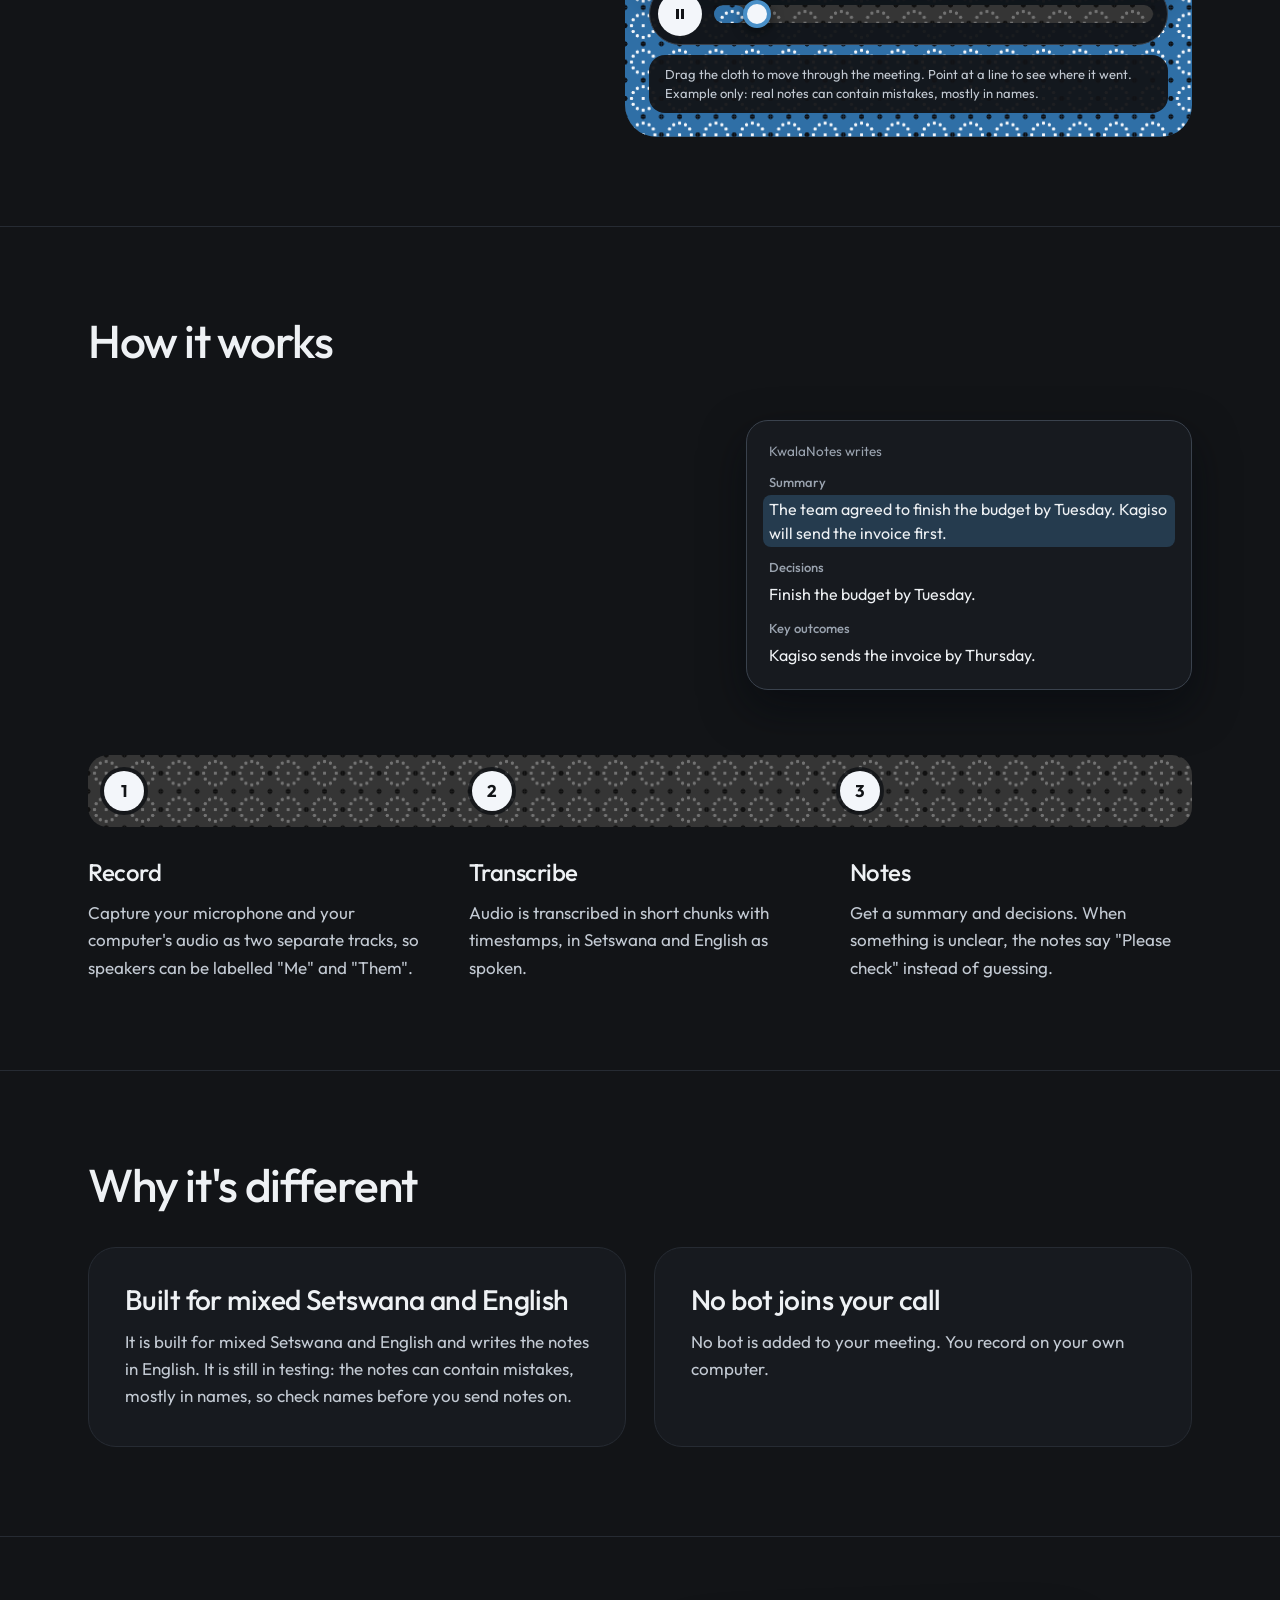
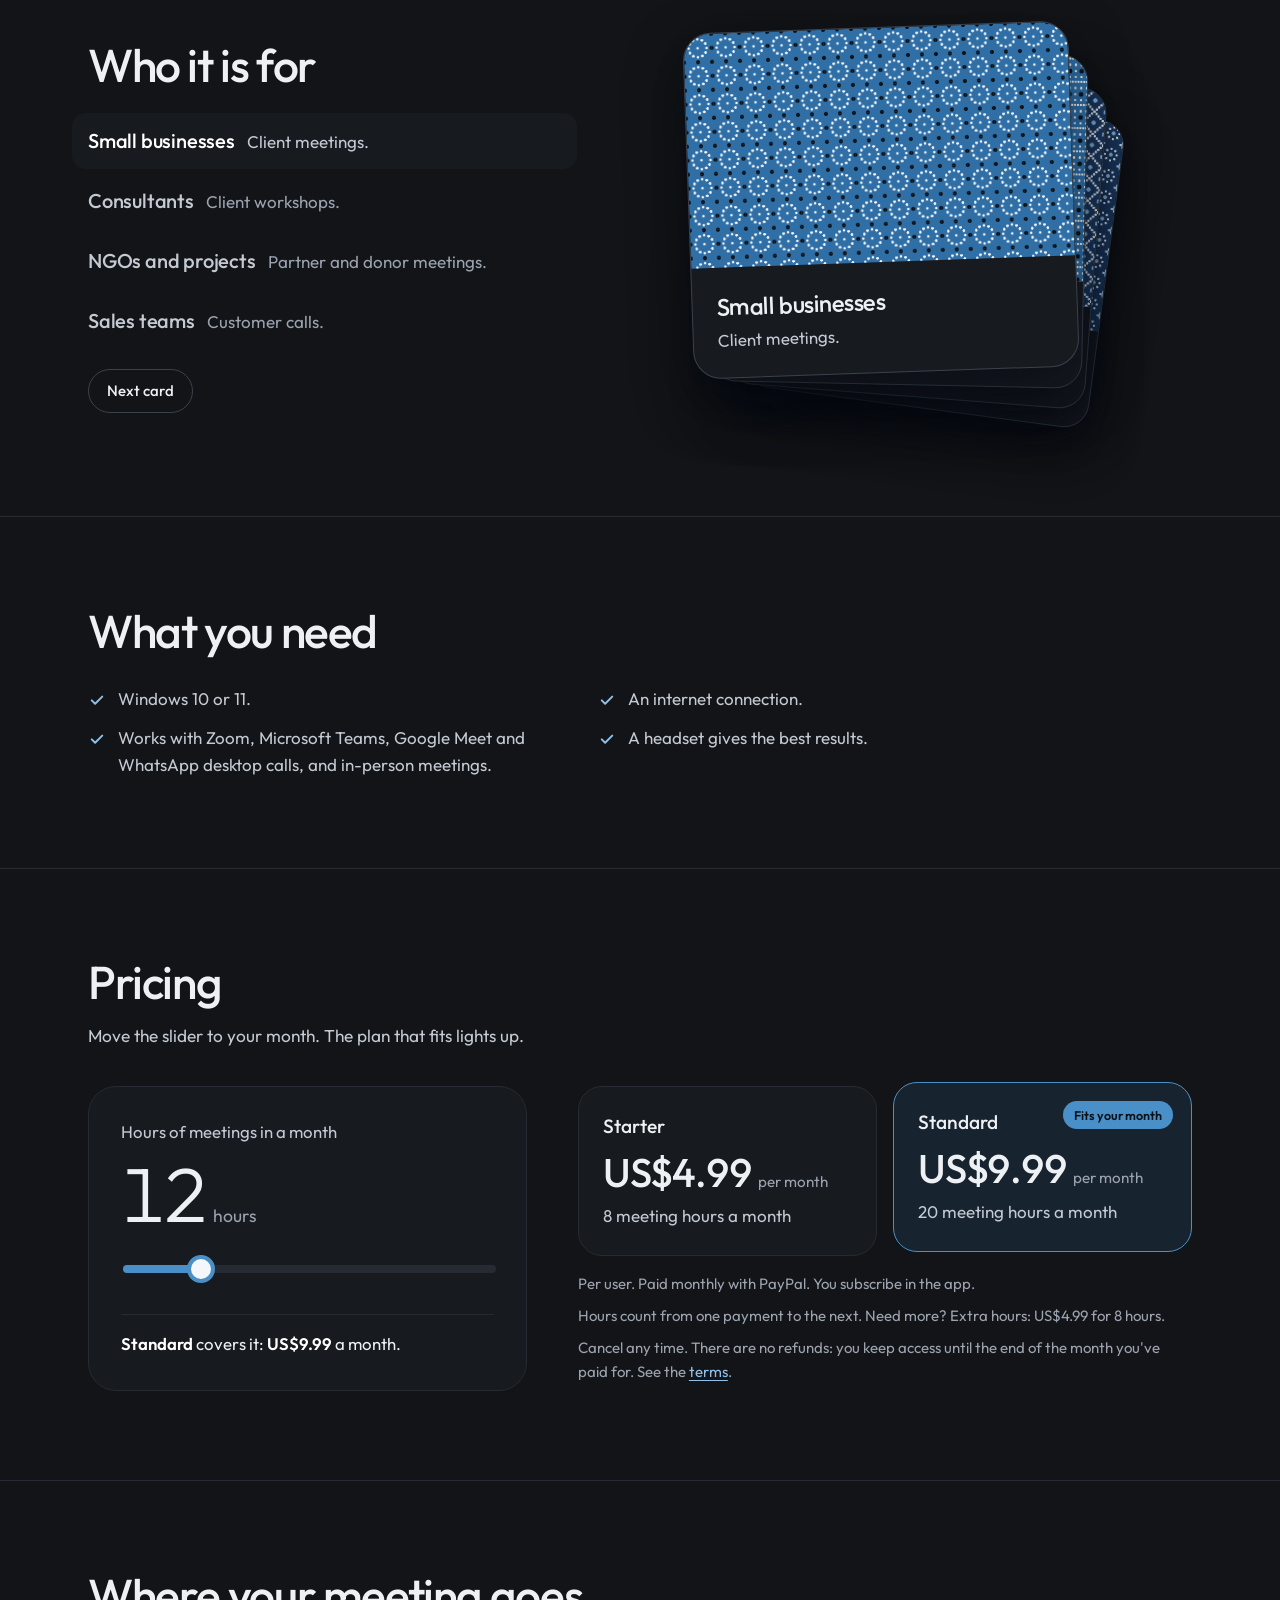
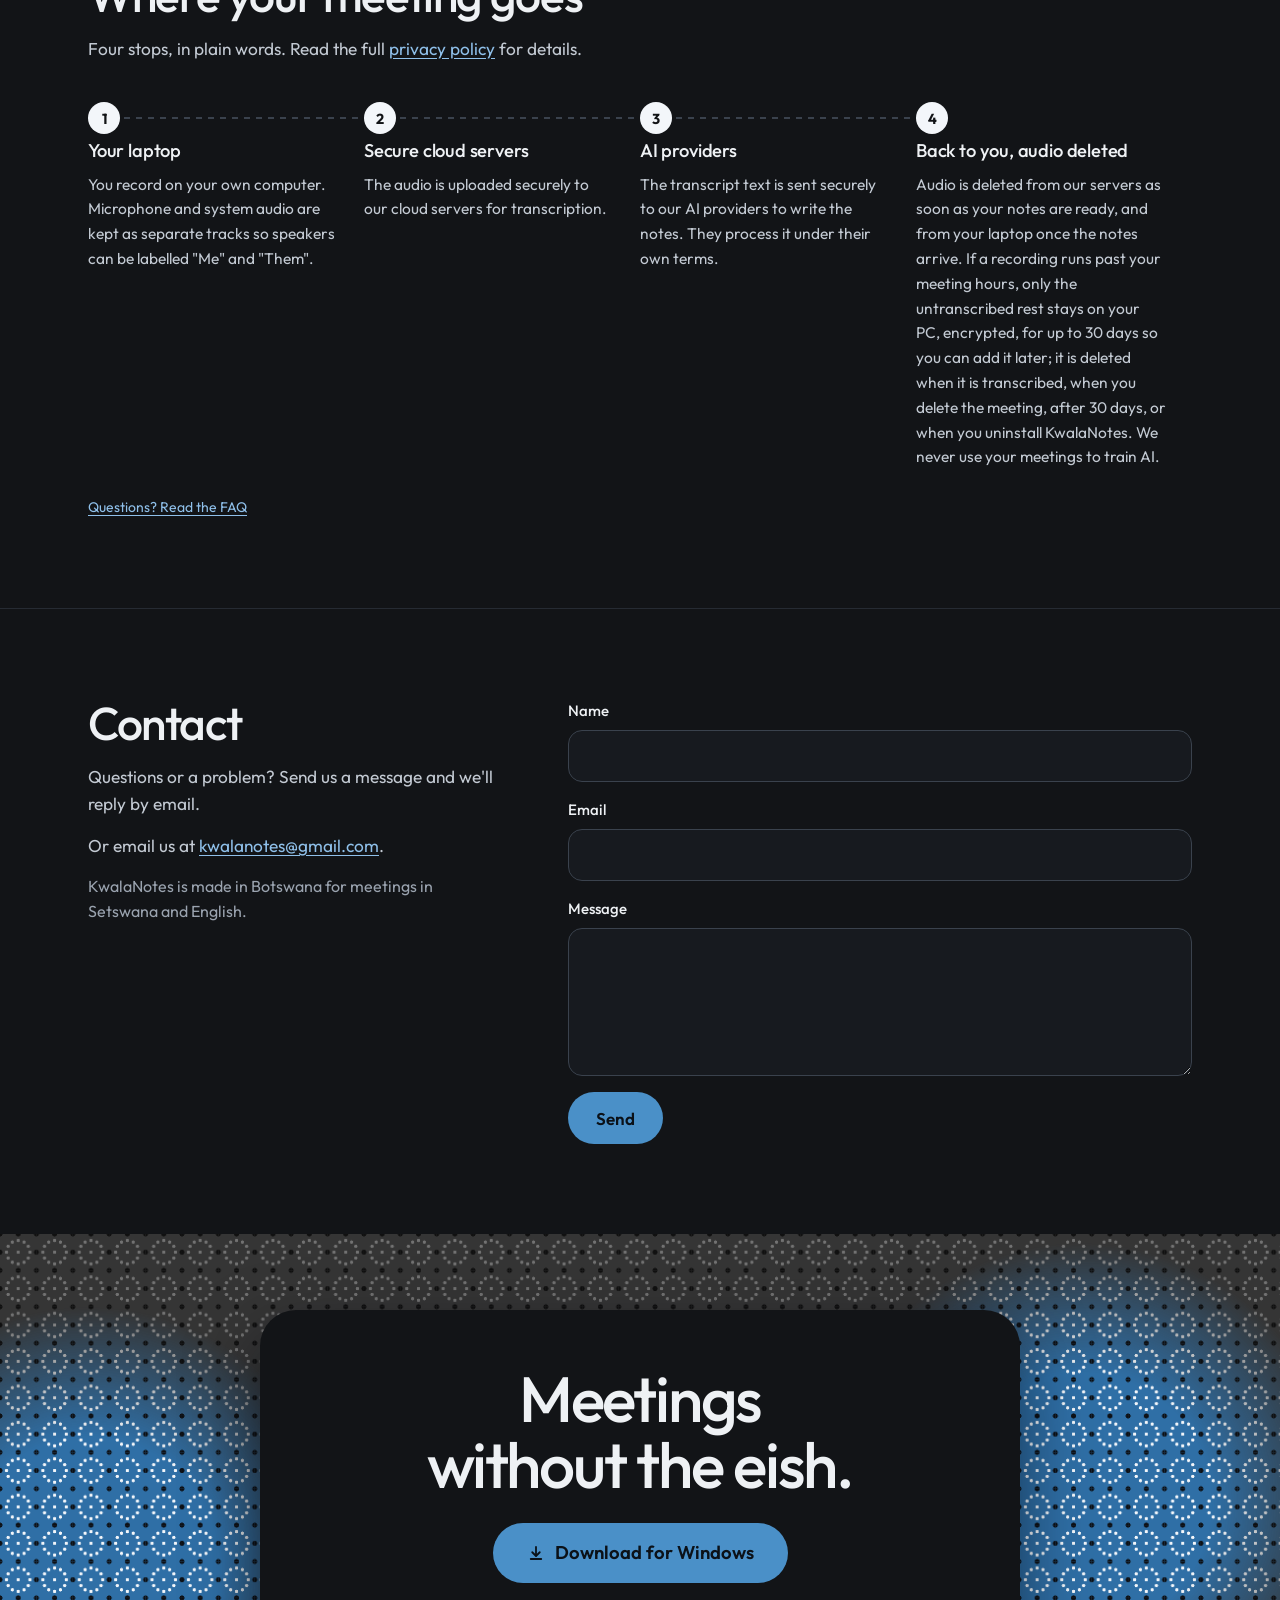
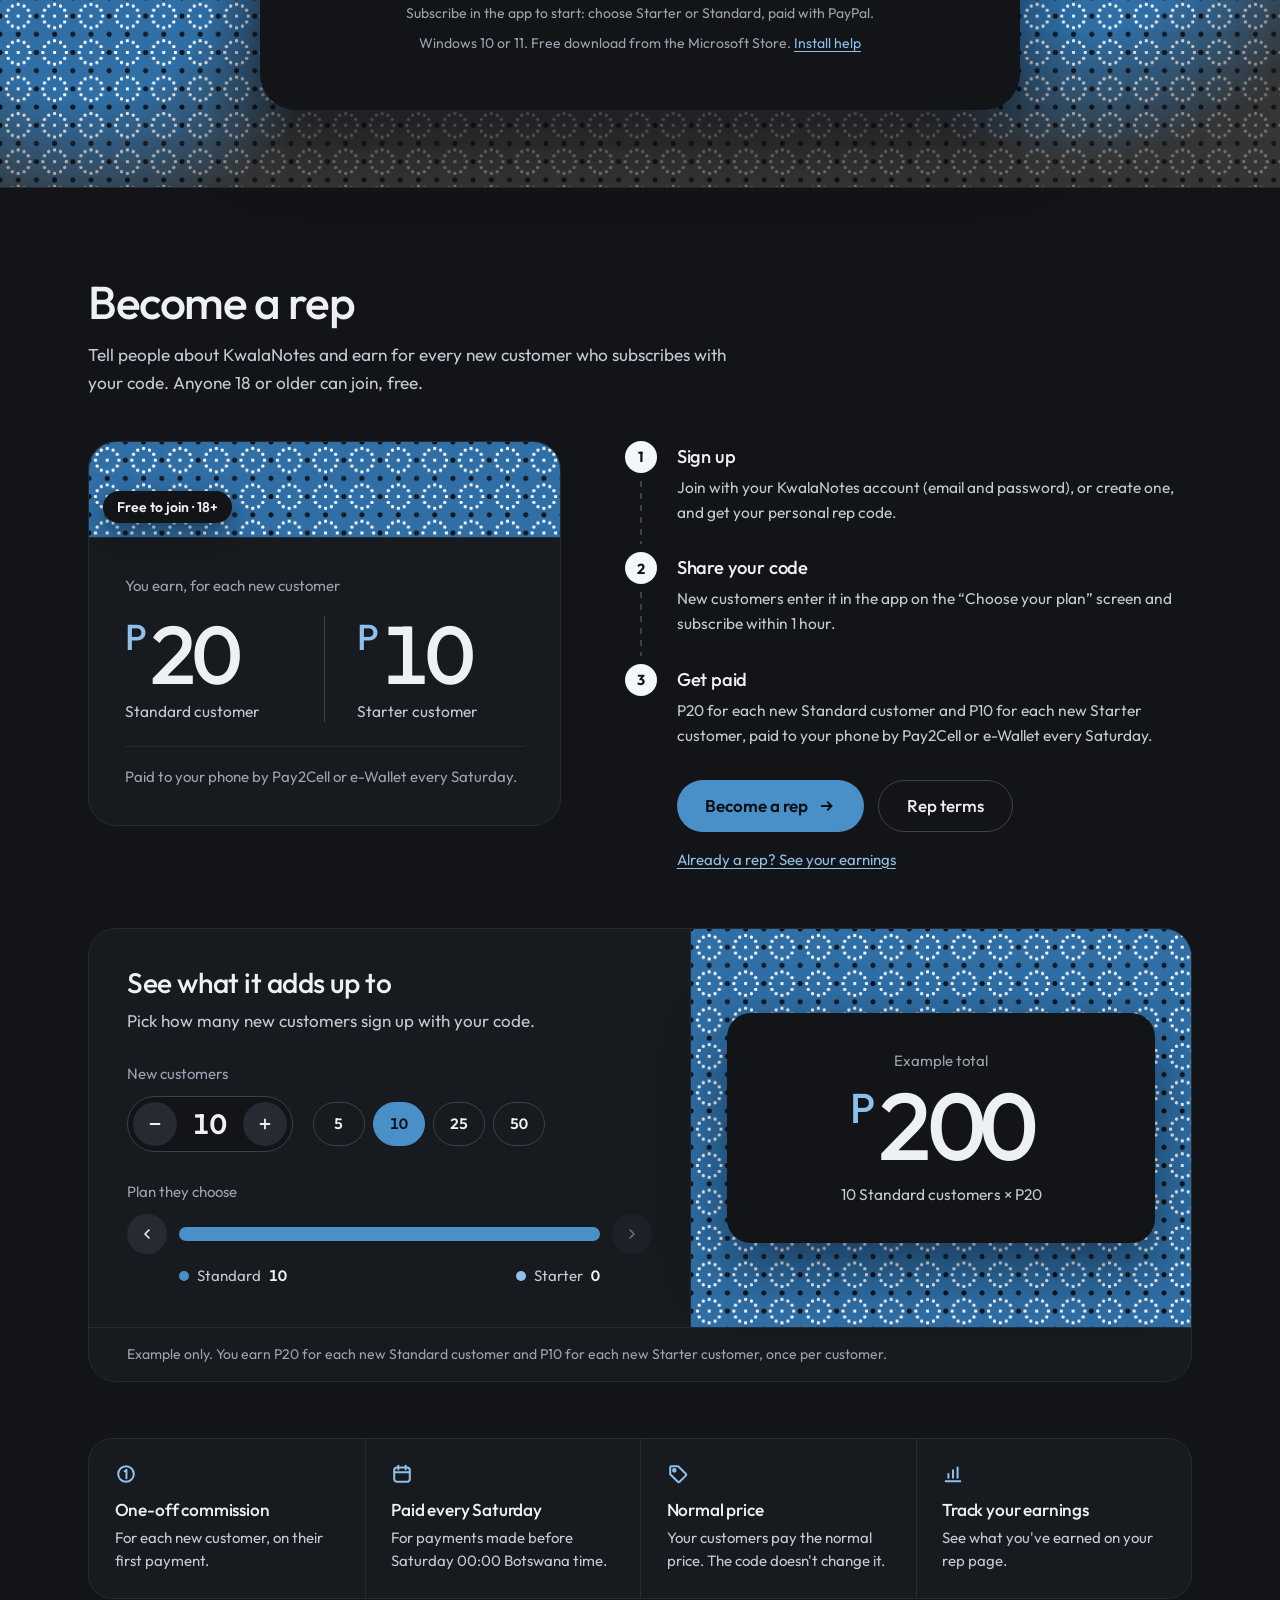
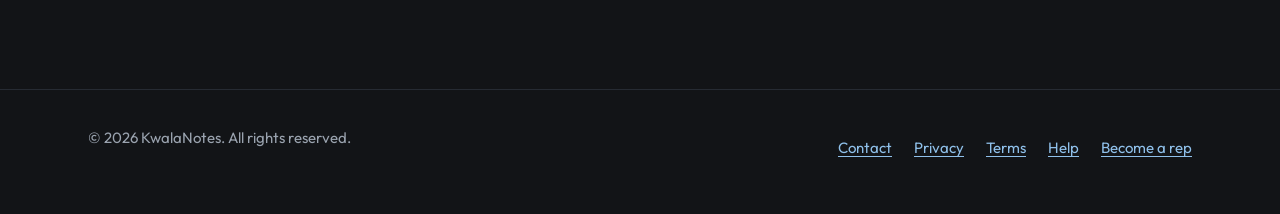
==== commit f6600907: "site: 4cf9188" ====
--- a/index.html
+++ b/index.html
@@ -22,6 +22,7 @@
   <script src="/home.js" defer></script>
   <script src="/contact.js" defer></script>
   <script src="/count.js" defer></script>
+  <script src="/rep-calc.js" defer></script>
 </head>
 <body>
 <a class="skip-link" href="#main">Skip to content</a>
@@ -285,6 +286,88 @@
 </div>
 </div>
 </div>
+
+<section class="band rep-sec" id="rep" aria-labelledby="rep-title">
+<div class="wrap">
+<div class="rep-head">
+<h2 class="h2" id="rep-title">Become a rep</h2>
+<p class="sub">Tell people about KwalaNotes and earn for every new customer who subscribes with your code. Anyone 18 or older can join, free.</p>
+</div>
+<div class="rep-grid">
+<div class="rep-earn">
+<div class="rep-cloth cloth"><span class="rep-pill">Free to join · 18+</span></div>
+<div class="rep-earn-body">
+<p class="rep-earn-label">You earn, for each new customer</p>
+<dl class="rep-amts">
+<div><dt>Standard customer</dt><dd><span class="cur">P</span>20</dd></div>
+<div><dt>Starter customer</dt><dd><span class="cur">P</span>10</dd></div>
+</dl>
+<p class="rep-earn-note">Paid to your phone by Pay2Cell or e-Wallet every Saturday.</p>
+</div>
+</div>
+<div class="rep-side">
+<ol class="rep-path">
+<li><span class="num" aria-hidden="true">1</span><h3>Sign up</h3><p>Join with your KwalaNotes account (email and password), or create one, and get your personal rep code.</p></li>
+<li><span class="num" aria-hidden="true">2</span><h3>Share your code</h3><p>New customers enter it in the app on the “Choose your plan” screen and subscribe within 1 hour.</p></li>
+<li><span class="num" aria-hidden="true">3</span><h3>Get paid</h3><p>P20 for each new Standard customer and P10 for each new Starter customer, paid to your phone by Pay2Cell or e-Wallet every Saturday.</p></li>
+</ol>
+<div class="rep-cta">
+<a class="btn" href="/rep.html"><span>Become a rep</span><svg aria-hidden="true" width="18" height="18" viewBox="0 0 24 24" fill="none" stroke="currentColor" stroke-width="2.4" stroke-linecap="round" stroke-linejoin="round"><path d="M5 12h13"></path><path d="M13 7l5 5-5 5"></path></svg></a>
+<a class="btn ghost" href="/rep-terms.html">Rep terms</a>
+</div>
+<p class="rep-already"><a href="/rep-earnings.html">Already a rep? See your earnings</a></p>
+</div>
+</div>
+<div class="rep-calc" id="rep-calc">
+<div class="rc-controls">
+<h3 class="rc-title">See what it adds up to</h3>
+<p class="rc-intro">Pick how many new customers sign up with your code.</p>
+<div class="rc-field">
+<span class="rc-label" id="rc-n-label">New customers</span>
+<div class="rc-count">
+<div class="rc-stepper" role="group" aria-labelledby="rc-n-label">
+<button type="button" class="rc-btn" id="rc-dec" aria-label="One customer fewer" disabled><svg aria-hidden="true" width="18" height="18" viewBox="0 0 24 24" fill="none" stroke="currentColor" stroke-width="2.4" stroke-linecap="round"><path d="M6 12h12"></path></svg></button>
+<output class="rc-n" id="rc-n" aria-labelledby="rc-n-label">10</output>
+<button type="button" class="rc-btn" id="rc-inc" aria-label="One customer more" disabled><svg aria-hidden="true" width="18" height="18" viewBox="0 0 24 24" fill="none" stroke="currentColor" stroke-width="2.4" stroke-linecap="round"><path d="M6 12h12"></path><path d="M12 6v12"></path></svg></button>
+</div>
+<div class="rc-chips" role="group" aria-label="Quick picks">
+<button type="button" class="rc-chip" data-n="5" aria-pressed="false" disabled>5</button>
+<button type="button" class="rc-chip" data-n="10" aria-pressed="true" disabled>10</button>
+<button type="button" class="rc-chip" data-n="25" aria-pressed="false" disabled>25</button>
+<button type="button" class="rc-chip" data-n="50" aria-pressed="false" disabled>50</button>
+</div>
+</div>
+</div>
+<div class="rc-field">
+<span class="rc-label" id="rc-mix-label">Plan they choose</span>
+<div class="rc-mix" role="group" aria-labelledby="rc-mix-label">
+<button type="button" class="rc-btn small" id="rc-more-sta" aria-label="Move one customer to Starter" disabled><svg aria-hidden="true" width="16" height="16" viewBox="0 0 24 24" fill="none" stroke="currentColor" stroke-width="2.4" stroke-linecap="round" stroke-linejoin="round"><path d="M15 6l-6 6 6 6"></path></svg></button>
+<div class="rc-bar" aria-hidden="true"><span class="rc-bar-std" id="rc-bar-std"></span></div>
+<button type="button" class="rc-btn small" id="rc-more-std" aria-label="Move one customer to Standard" disabled><svg aria-hidden="true" width="16" height="16" viewBox="0 0 24 24" fill="none" stroke="currentColor" stroke-width="2.4" stroke-linecap="round" stroke-linejoin="round"><path d="M9 6l6 6-6 6"></path></svg></button>
+</div>
+<div class="rc-legend">
+<span class="rc-key std"><i aria-hidden="true"></i>Standard <b id="rc-s">10</b></span>
+<span class="rc-key sta"><i aria-hidden="true"></i>Starter <b id="rc-t">0</b></span>
+</div>
+</div>
+</div>
+<div class="rc-result cloth">
+<div class="rc-panel">
+<p class="rc-result-label">Example total</p>
+<p class="rc-total" aria-live="polite" aria-atomic="true"><span class="sr" id="rc-total-sr">P200 from 10 Standard customers</span><span class="rc-amt" id="rc-total" aria-hidden="true"><span class="cur">P</span><span id="rc-total-num">200</span></span></p>
+<p class="rc-sum" id="rc-sum">10 Standard customers × P20</p>
+</div>
+</div>
+<p class="rc-note">Example only. You earn P20 for each new Standard customer and P10 for each new Starter customer, once per customer.</p>
+</div>
+<ul class="rep-facts">
+<li><svg aria-hidden="true" width="22" height="22" viewBox="0 0 24 24" fill="none" stroke="currentColor" stroke-width="2.2" stroke-linecap="round" stroke-linejoin="round"><circle cx="12" cy="12" r="8.5"></circle><path d="M10.5 9l2-1.5V16.5"></path></svg><h3>One-off commission</h3><p>For each new customer, on their first payment.</p></li>
+<li><svg aria-hidden="true" width="22" height="22" viewBox="0 0 24 24" fill="none" stroke="currentColor" stroke-width="2.2" stroke-linecap="round" stroke-linejoin="round"><rect x="3.5" y="5" width="17" height="15.5" rx="3"></rect><path d="M8 3v4"></path><path d="M16 3v4"></path><path d="M3.5 10h17"></path></svg><h3>Paid every Saturday</h3><p>For payments made before Saturday 00:00 Botswana time.</p></li>
+<li><svg aria-hidden="true" width="22" height="22" viewBox="0 0 24 24" fill="none" stroke="currentColor" stroke-width="2.2" stroke-linecap="round" stroke-linejoin="round"><path d="M3.5 12.2V4.5a1 1 0 0 1 1-1h7.7l8.3 8.3a1.4 1.4 0 0 1 0 2l-6.7 6.7a1.4 1.4 0 0 1-2 0z"></path><circle cx="8" cy="8" r="1.4"></circle></svg><h3>Normal price</h3><p>Your customers pay the normal price. The code doesn't change it.</p></li>
+<li><svg aria-hidden="true" width="22" height="22" viewBox="0 0 24 24" fill="none" stroke="currentColor" stroke-width="2.2" stroke-linecap="round" stroke-linejoin="round"><path d="M4 20h16"></path><path d="M7 16v-4"></path><path d="M12 16V8"></path><path d="M17 16V5"></path></svg><h3>Track your earnings</h3><p>See what you've earned on your rep page.</p></li>
+</ul>
+</div>
+</section>
 </main>
 
 
--- a/styles.css
+++ b/styles.css
@@ -347,7 +347,9 @@
 body.rep .rep-hint { margin: 0; font-size: 0.9rem; color: var(--mist); }
 body.rep .rep-bank-saved { margin: 4px 0 16px; color: var(--soft); }
 body.rep .contact-form input[type="text"],
-body.rep .contact-form input[type="email"] {
+body.rep .contact-form input[type="email"],
+body.rep .contact-form input[type="password"],
+body.rep .contact-form input[type="tel"] {
   display: block;
   width: 100%;
   padding: 10px 14px;
@@ -374,10 +376,10 @@
   color: var(--mist);
 }
 body.rep .form-status:empty,
-body.rep #bank-masked:empty {
+body.rep #payout-masked:empty {
   display: none;
 }
-body.rep #bank-masked {
+body.rep #payout-masked {
   color: var(--soft);
 }
 
@@ -392,3 +394,123 @@
 .rep-figures dt { color: var(--soft); }
 .rep-figures dd { margin: 0; font-weight: 600; color: var(--chalk); font-variant-numeric: tabular-nums; }
 body.rep .rep-links { margin-top: 24px; }
+
+/* Home page: "Become a rep" section (index.html #rep). Uses the home tokens and card styles only. */
+.rep-sec .rep-head{max-width:760px}
+.rep-sec .rep-grid{display:grid;grid-template-columns:minmax(0,5fr) minmax(0,6fr);gap:clamp(28px,5vw,72px);align-items:start;margin-top:clamp(28px,4vw,44px)}
+.rep-sec .rep-earn{border:1px solid var(--line);border-radius:28px;background:var(--panel);overflow:hidden}
+.rep-sec .rep-cloth{display:flex;align-items:flex-end;min-height:96px;padding:14px;border-bottom:1px solid var(--line)}
+.rep-sec .rep-pill{display:inline-flex;align-items:center;min-height:32px;padding:0 14px;border-radius:999px;background:var(--ink);color:var(--chalk);font-size:14px;font-weight:600;box-shadow:0 10px 24px rgba(4,8,14,.45)}
+.rep-sec .rep-earn-body{padding:clamp(22px,3vw,36px)}
+.rep-sec .rep-earn-label{margin:0;font-size:15px;color:var(--mist)}
+.rep-sec .rep-amts{display:grid;grid-template-columns:repeat(2,minmax(0,1fr));margin:18px 0 0}
+.rep-sec .rep-amts > div{display:flex;flex-direction:column-reverse;justify-content:flex-end;gap:10px;padding-right:clamp(12px,2vw,24px)}
+.rep-sec .rep-amts > div + div{padding:0 0 0 clamp(16px,2.6vw,32px);border-left:1px solid var(--line-2)}
+.rep-sec .rep-amts dt{font-size:15.5px;line-height:1.35;color:var(--soft)}
+.rep-sec .rep-amts dd{display:flex;align-items:flex-start;margin:0;font-size:clamp(3.4rem,6.4vw,5.4rem);font-weight:500;line-height:.92;letter-spacing:-.045em;color:var(--chalk);font-variant-numeric:tabular-nums}
+.rep-sec .rep-amts .cur{margin:.1em .06em 0 0;font-size:.44em;line-height:1;letter-spacing:0;color:var(--blue-soft)}
+.rep-sec .rep-earn-note{margin:24px 0 0;padding-top:18px;border-top:1px solid var(--line);font-size:15px;color:var(--mist)}
+.rep-sec .rep-path{margin:0;padding:0;list-style:none;display:grid}
+.rep-sec .rep-path li{position:relative;padding:0 0 28px 52px}
+.rep-sec .rep-path li::before{content:"";position:absolute;left:15px;top:40px;bottom:8px;width:2px;background:repeating-linear-gradient(180deg,var(--line-2) 0 6px,transparent 6px 12px)}
+.rep-sec .rep-path li:last-child{padding-bottom:0}
+.rep-sec .rep-path li:last-child::before{display:none}
+.rep-sec .rep-path .num{position:absolute;top:0;left:0;width:32px;height:32px;border-radius:50%;background:#F3F6FA;color:#121417;display:grid;place-items:center;font-size:14.5px;font-weight:700}
+.rep-sec .rep-path h3{margin:0;font-size:1.15rem;line-height:32px;letter-spacing:-.01em}
+.rep-sec .rep-path p{max-width:34em;text-wrap:pretty;margin:2px 0 0;color:var(--soft);font-size:15.5px}
+.rep-sec .rep-cta{display:flex;flex-wrap:wrap;align-items:center;gap:12px 14px;margin-top:32px;padding-left:52px}
+.rep-sec .rep-cta .btn:hover svg{transform:translateX(3px)}
+.rep-sec .rep-already{margin:16px 0 0;padding-left:52px;font-size:15px}
+.rep-sec .rep-facts{display:grid;grid-template-columns:repeat(4,minmax(0,1fr));margin:clamp(36px,5vw,56px) 0 0;padding:0;list-style:none;border:1px solid var(--line);border-radius:24px;background:var(--panel)}
+.rep-sec .rep-facts li{padding:24px clamp(18px,2vw,26px) 26px}
+.rep-sec .rep-facts li + li{border-left:1px solid var(--line)}
+.rep-sec .rep-facts svg{display:block;color:var(--blue-soft)}
+.rep-sec .rep-facts h3{margin:14px 0 0;font-size:1.08rem;line-height:1.3;letter-spacing:-.01em}
+.rep-sec .rep-facts p{margin:6px 0 0;text-wrap:pretty;font-size:15px;line-height:1.5;color:var(--soft)}
+@media (max-width:900px){
+  .rep-sec .rep-grid{grid-template-columns:minmax(0,1fr)}
+  .rep-sec .rep-earn{display:grid;grid-template-columns:minmax(0,2fr) minmax(0,5fr)}
+  .rep-sec .rep-cloth{border-bottom:0;border-right:1px solid var(--line)}
+  .rep-sec .rep-amts dd{font-size:clamp(3.4rem,8vw,4.6rem)}
+  .rep-sec .rep-facts{grid-template-columns:repeat(2,minmax(0,1fr))}
+  .rep-sec .rep-facts li:nth-child(3){border-left:0}
+  .rep-sec .rep-facts li:nth-child(n+3){border-top:1px solid var(--line)}
+}
+@media (max-width:620px){
+  .rep-sec .rep-earn{display:block}
+  .rep-sec .rep-cloth{min-height:80px;border-right:0;border-bottom:1px solid var(--line)}
+  .rep-sec .rep-cta,.rep-sec .rep-already{padding-left:0}
+  .rep-sec .rep-facts{grid-template-columns:minmax(0,1fr)}
+  .rep-sec .rep-facts li + li{border-left:0;border-top:1px solid var(--line)}
+  .rep-sec .rep-facts li{display:grid;grid-template-columns:22px minmax(0,1fr);column-gap:14px;padding:20px}
+  .rep-sec .rep-facts svg{grid-row:span 2;margin-top:1px}
+  .rep-sec .rep-facts h3{margin-top:0}
+  .rep-sec .rep-facts p{margin-top:4px}
+}
+
+/* Home page: rep earnings calculator (index.html #rep-calc, driven by rep-calc.js). */
+.rep-sec .rep-calc{display:grid;grid-template-columns:minmax(0,6fr) minmax(0,5fr);margin-top:clamp(36px,5vw,56px);border:1px solid var(--line);border-radius:28px;background:var(--panel);overflow:hidden}
+.rep-sec .rc-controls{padding:clamp(22px,3vw,40px)}
+.rep-sec .rc-title{margin:0;font-size:clamp(1.4rem,2.2vw,1.9rem);line-height:1.15;letter-spacing:-.02em}
+.rep-sec .rc-intro{margin:8px 0 0;color:var(--soft)}
+.rep-sec .rc-field{margin-top:28px}
+.rep-sec .rc-label{display:block;margin-bottom:10px;font-size:15px;color:var(--mist)}
+.rep-sec .rc-count{display:flex;flex-wrap:wrap;align-items:center;gap:14px 20px}
+.rep-sec .rc-stepper{display:inline-flex;align-items:center;gap:4px;padding:5px;border:1px solid var(--line-2);border-radius:999px;background:var(--ink)}
+.rep-sec .rc-btn{display:grid;place-items:center;flex:none;width:44px;height:44px;padding:0;border:0;border-radius:50%;background:var(--line);color:var(--chalk);cursor:pointer;transition:background .15s ease,opacity .15s ease}
+.rep-sec .rc-btn.small{width:40px;height:40px}
+.rep-sec .rc-btn:hover{background:var(--line-2)}
+.rep-sec .rc-btn:disabled{opacity:.4;cursor:default;background:var(--line)}
+.rep-sec .rc-n{min-width:3.2ch;font-size:1.75rem;font-weight:600;line-height:1;text-align:center;font-variant-numeric:tabular-nums}
+.rep-sec .rc-chips{display:flex;flex-wrap:wrap;gap:8px}
+.rep-sec .rc-chip{min-width:52px;min-height:44px;padding:0 16px;border:1px solid var(--line-2);border-radius:999px;background:transparent;color:var(--chalk);font:inherit;font-size:15px;font-weight:600;font-variant-numeric:tabular-nums;cursor:pointer;transition:background .15s ease,border-color .15s ease,color .15s ease}
+.rep-sec .rc-chip:hover{border-color:var(--blue)}
+.rep-sec .rc-chip[aria-pressed="true"]{border-color:var(--blue);background:var(--blue);color:var(--blue-ink)}
+.rep-sec .rc-chip:disabled,.rep-sec .rc-btn:disabled{cursor:default}
+.rep-sec .rc-mix{display:flex;align-items:center;gap:12px}
+.rep-sec .rc-bar{flex:1;height:14px;border-radius:999px;background:var(--blue-soft);overflow:hidden}
+.rep-sec .rc-bar-std{display:block;width:var(--w,100%);height:100%;background:var(--blue);box-shadow:3px 0 0 var(--panel);transition:width .35s cubic-bezier(.3,1.2,.5,1)}
+.rep-sec .rc-legend{display:flex;justify-content:space-between;gap:12px;margin-top:10px;padding-inline:52px;font-size:15px;color:var(--soft)}
+.rep-sec .rc-key{display:inline-flex;align-items:center;gap:8px}
+.rep-sec .rc-key i{width:10px;height:10px;border-radius:50%;background:var(--blue)}
+.rep-sec .rc-key.sta i{background:var(--blue-soft)}
+.rep-sec .rc-key b{font-weight:600;color:var(--chalk);font-variant-numeric:tabular-nums}
+.rep-sec .rc-result{display:grid;align-items:center;padding:clamp(18px,3vw,36px);border-left:1px solid var(--line)}
+.rep-sec .rc-panel{padding:clamp(24px,3vw,36px) clamp(18px,2.4vw,28px);border-radius:24px;background:var(--ink);text-align:center;box-shadow:0 24px 60px rgba(4,8,14,.5)}
+.rep-sec .rc-result-label{margin:0;font-size:15px;color:var(--mist)}
+.rep-sec .rc-total{margin:10px 0 0}
+.rep-sec .rc-amt{display:inline-flex;align-items:flex-start;font-size:clamp(4rem,7.4vw,6.4rem);font-weight:500;line-height:.9;letter-spacing:-.045em;color:var(--chalk);font-variant-numeric:tabular-nums}
+.rep-sec .rc-amt .cur{margin:.1em .06em 0 0;font-size:.44em;line-height:1;letter-spacing:0;color:var(--blue-soft)}
+.rep-sec .rc-sum{margin:14px 0 0;font-size:15.5px;color:var(--soft)}
+.rep-sec .rc-note{grid-column:1 / -1;margin:0;padding:16px clamp(22px,3vw,40px);border-top:1px solid var(--line);font-size:14px;line-height:1.5;color:var(--mist)}
+@media (max-width:760px){
+  .rep-sec .rep-calc{grid-template-columns:minmax(0,1fr)}
+  .rep-sec .rc-result{border-left:0;border-top:1px solid var(--line)}
+}
+@media (max-width:420px){
+  .rep-sec .rc-count{gap:12px}
+  .rep-sec .rc-chip{min-width:0;flex:1 1 0;padding:0 10px}
+  .rep-sec .rc-chips{flex:1 1 100%}
+}
+
+/* Rep pages: pill choices (payout method) and Join / Sign in tabs, same look as the feedback chips */
+body.rep .chips { display: flex; flex-wrap: wrap; align-items: center; gap: 0.5rem; border: 0; margin: 0 0 24px; padding: 0; min-width: 0; }
+body.rep .contact-form .chips { margin: 0; }
+body.rep .chips > legend { flex: 0 0 100%; padding: 0; margin-bottom: 8px; font-weight: 700; color: var(--chalk); }
+body.rep .chips > label, body.rep .chips > .rep-tab {
+  position: relative; display: flex; align-items: center; justify-content: center; gap: 0.45rem;
+  min-height: 44px; padding: 0 1.1rem; border: 1px solid var(--line-2); border-radius: 999px;
+  background: var(--panel); color: var(--chalk); font: inherit; font-size: 0.95rem; font-weight: 600; line-height: 1;
+  cursor: pointer; transition: background-color .15s ease, border-color .15s ease;
+}
+body.rep .chips > label:hover, body.rep .chips > .rep-tab:hover { border-color: var(--blue); }
+body.rep .chips input[type="radio"] { position: absolute; inset: 0; width: 100%; height: 100%; margin: 0; padding: 0; border: 0; opacity: 0; cursor: pointer; }
+body.rep .chips > label:has(input:checked), body.rep .chips > .rep-tab[aria-selected="true"] { background: var(--blue); border-color: var(--blue); color: var(--blue-ink); }
+body.rep .chips > label:has(input:focus-visible), body.rep .chips > .rep-tab:focus-visible { outline: 2px solid var(--blue-soft); outline-offset: 2px; }
+body.rep .rep-tabs { margin: 0 0 24px; }
+body.rep .contact-form[hidden], body.rep .rep-step[hidden] { display: none; }
+body.rep .rep-link { padding: 0; border: 0; background: none; color: var(--blue-soft); font: inherit; text-decoration: underline; cursor: pointer; }
+body.rep .rep-link:hover { color: var(--chalk); }
+@media (max-width: 480px) { body.rep .chips > label { flex: 1 1 0; } }
+
+[hidden] { display: none !important; }
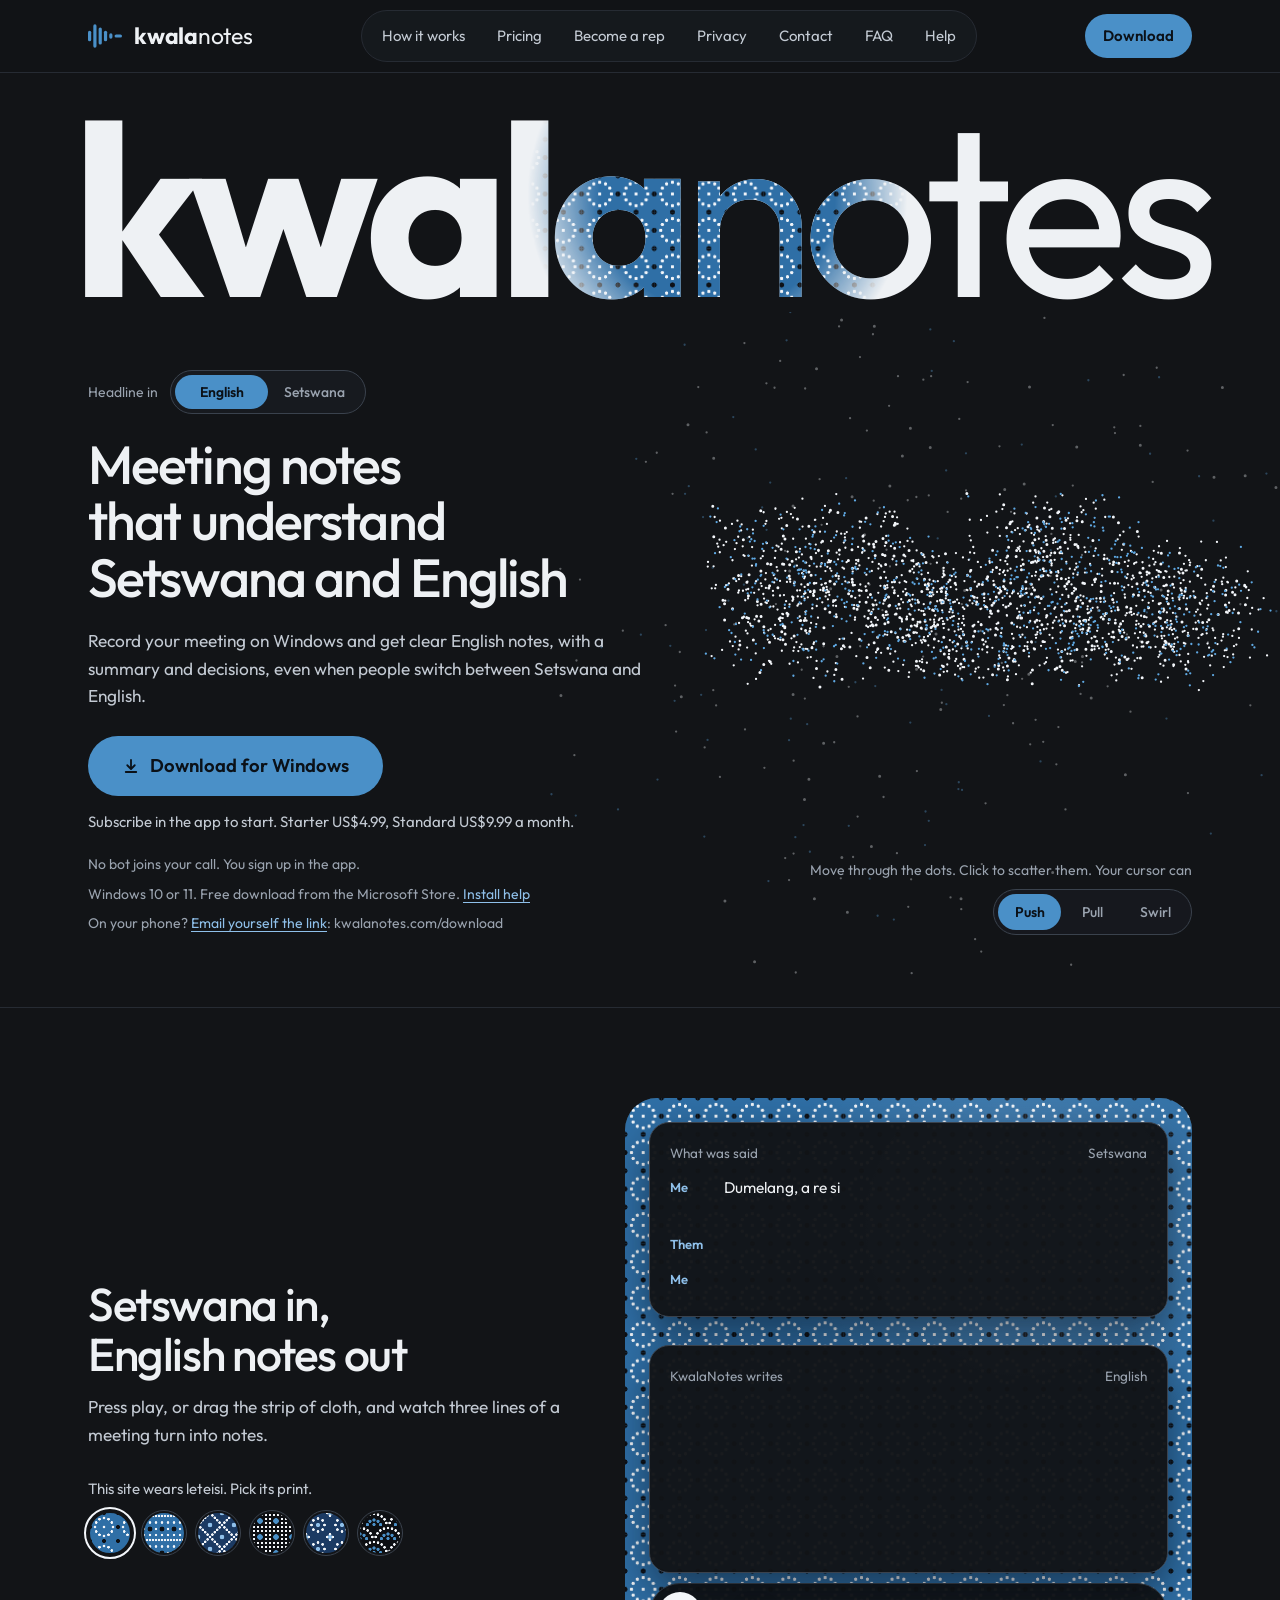
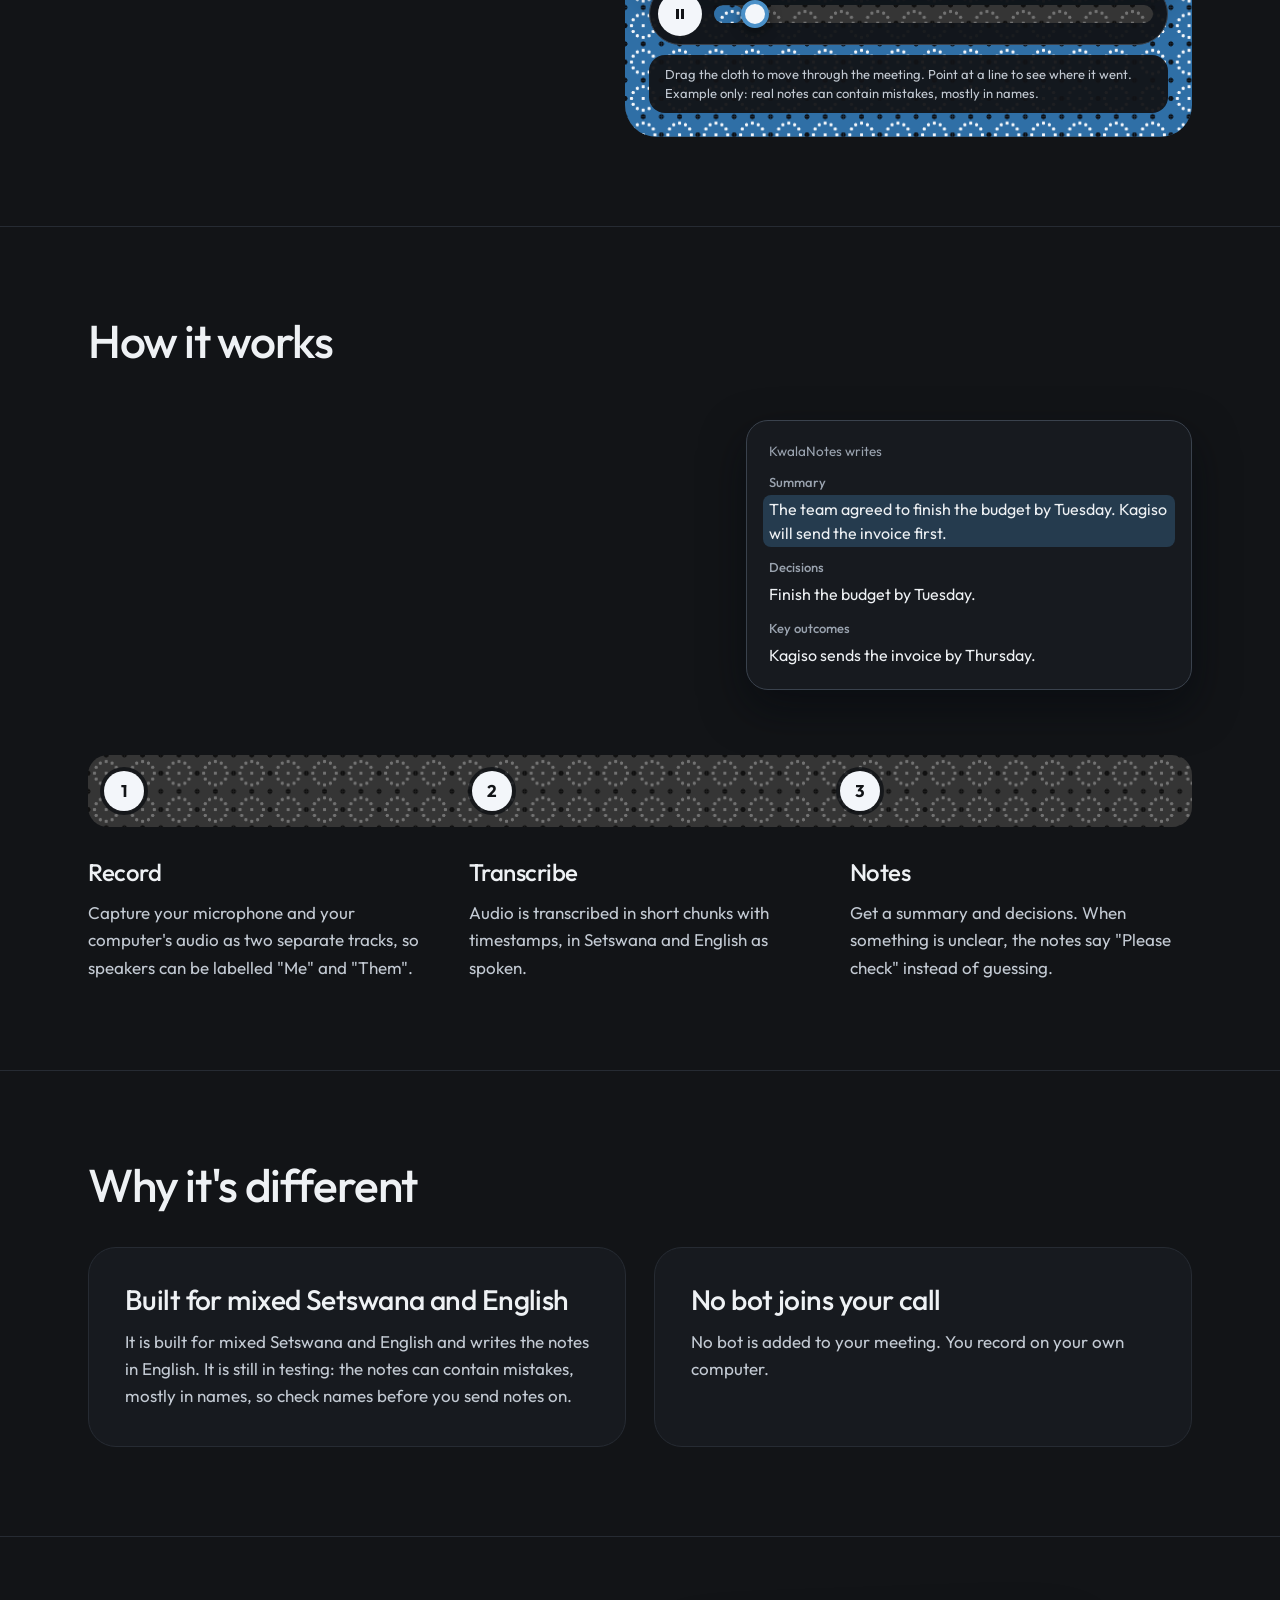
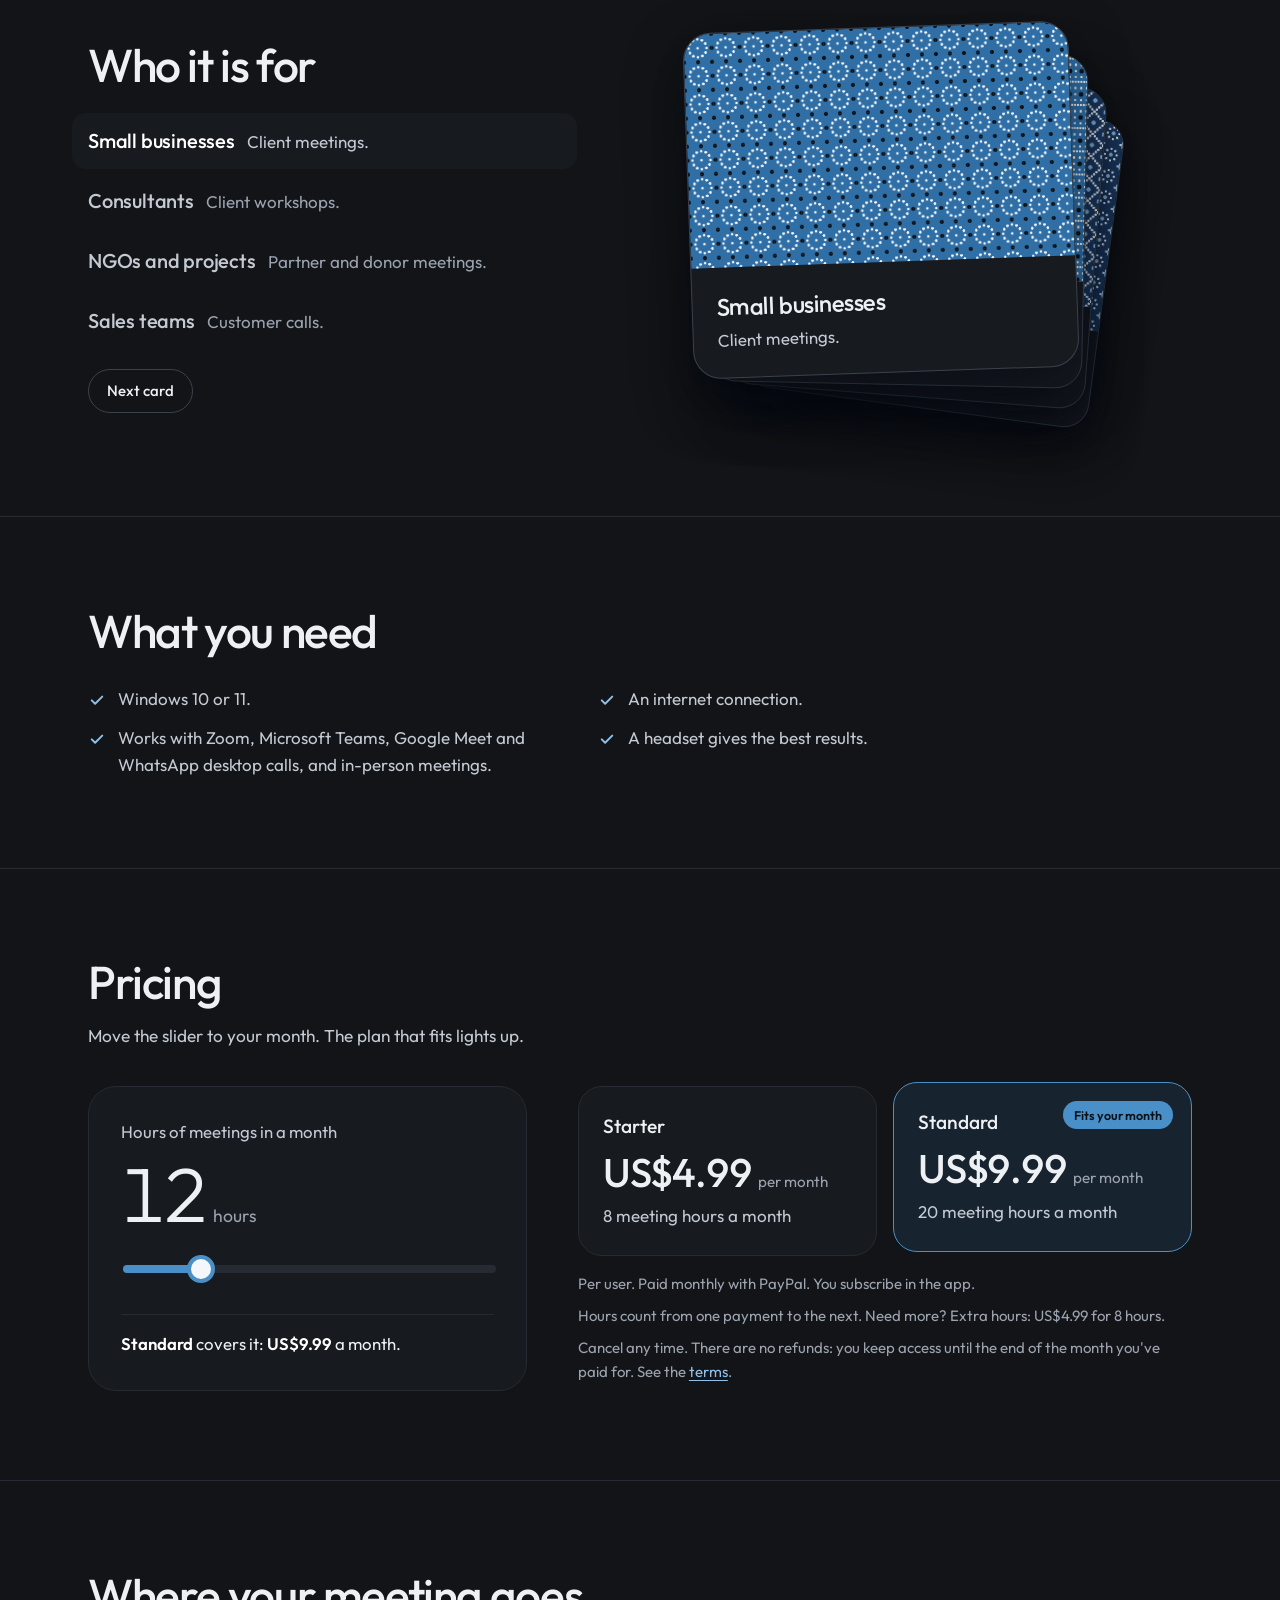
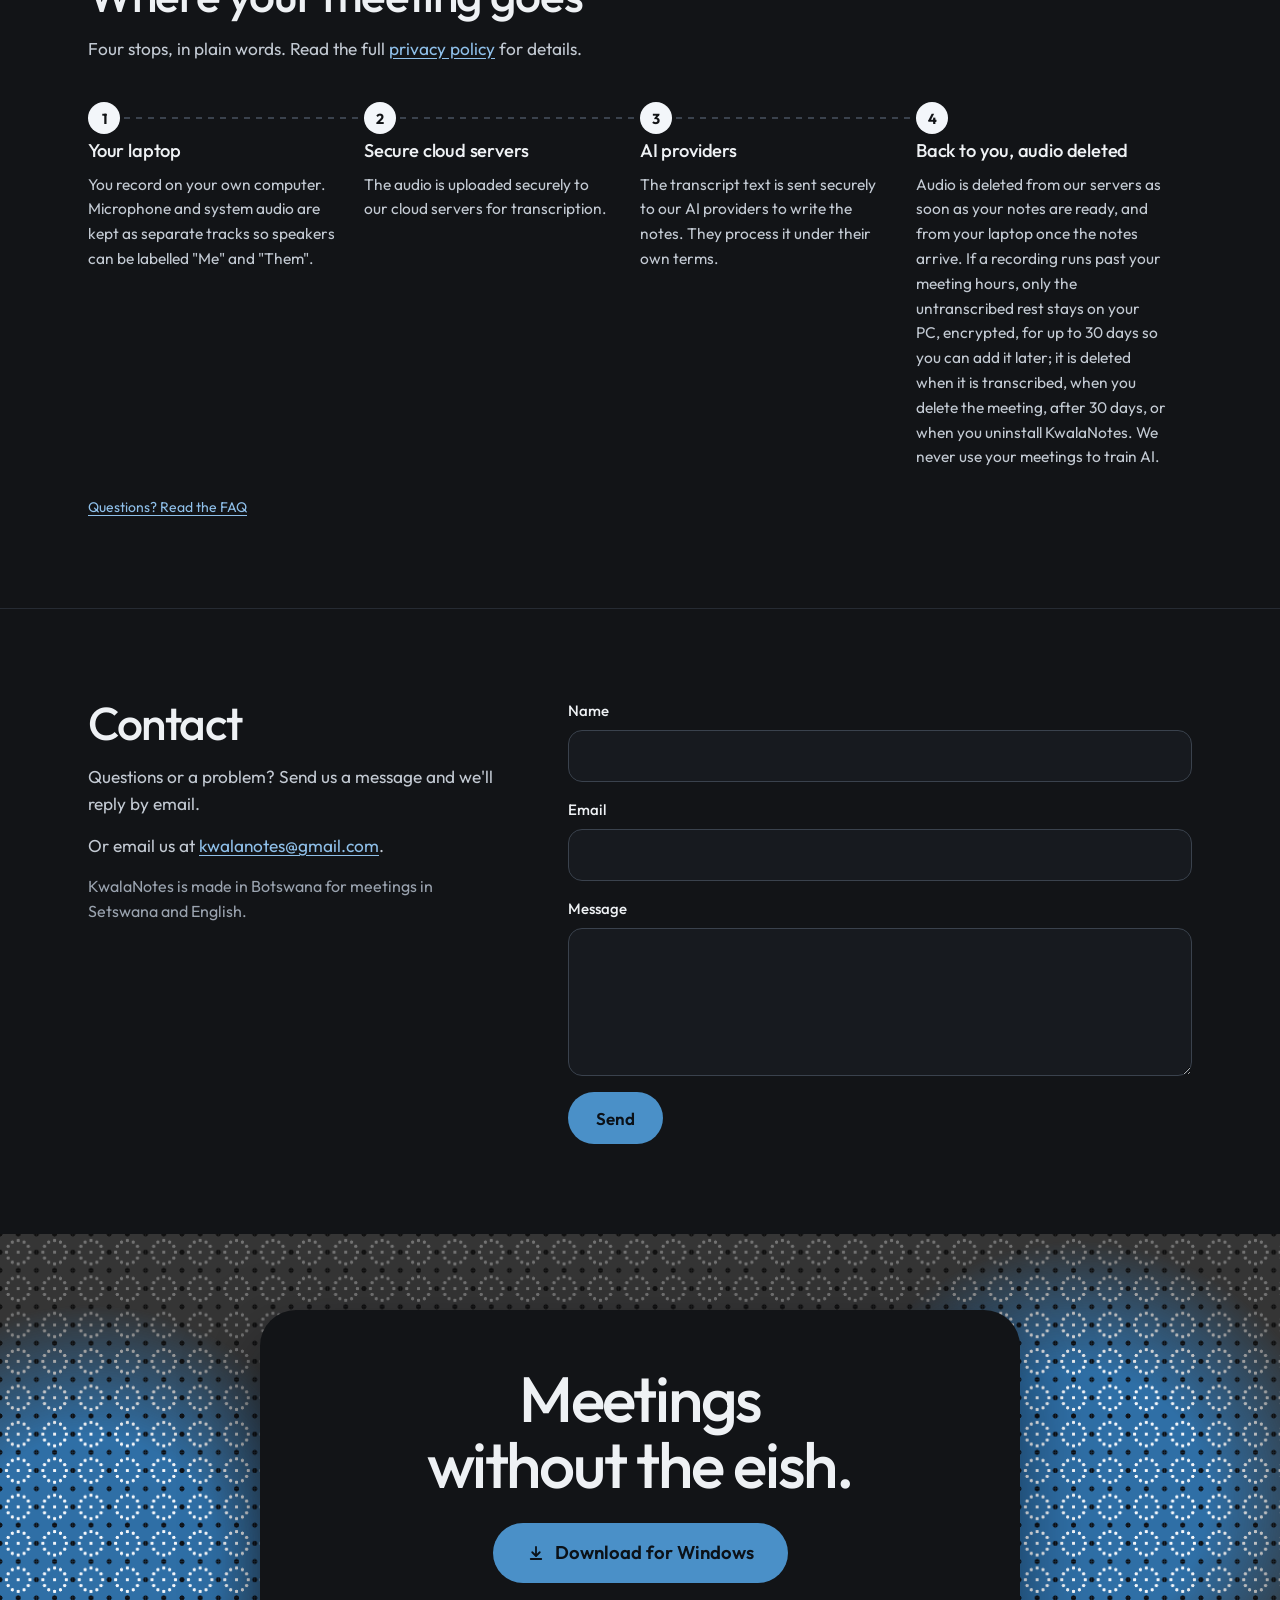
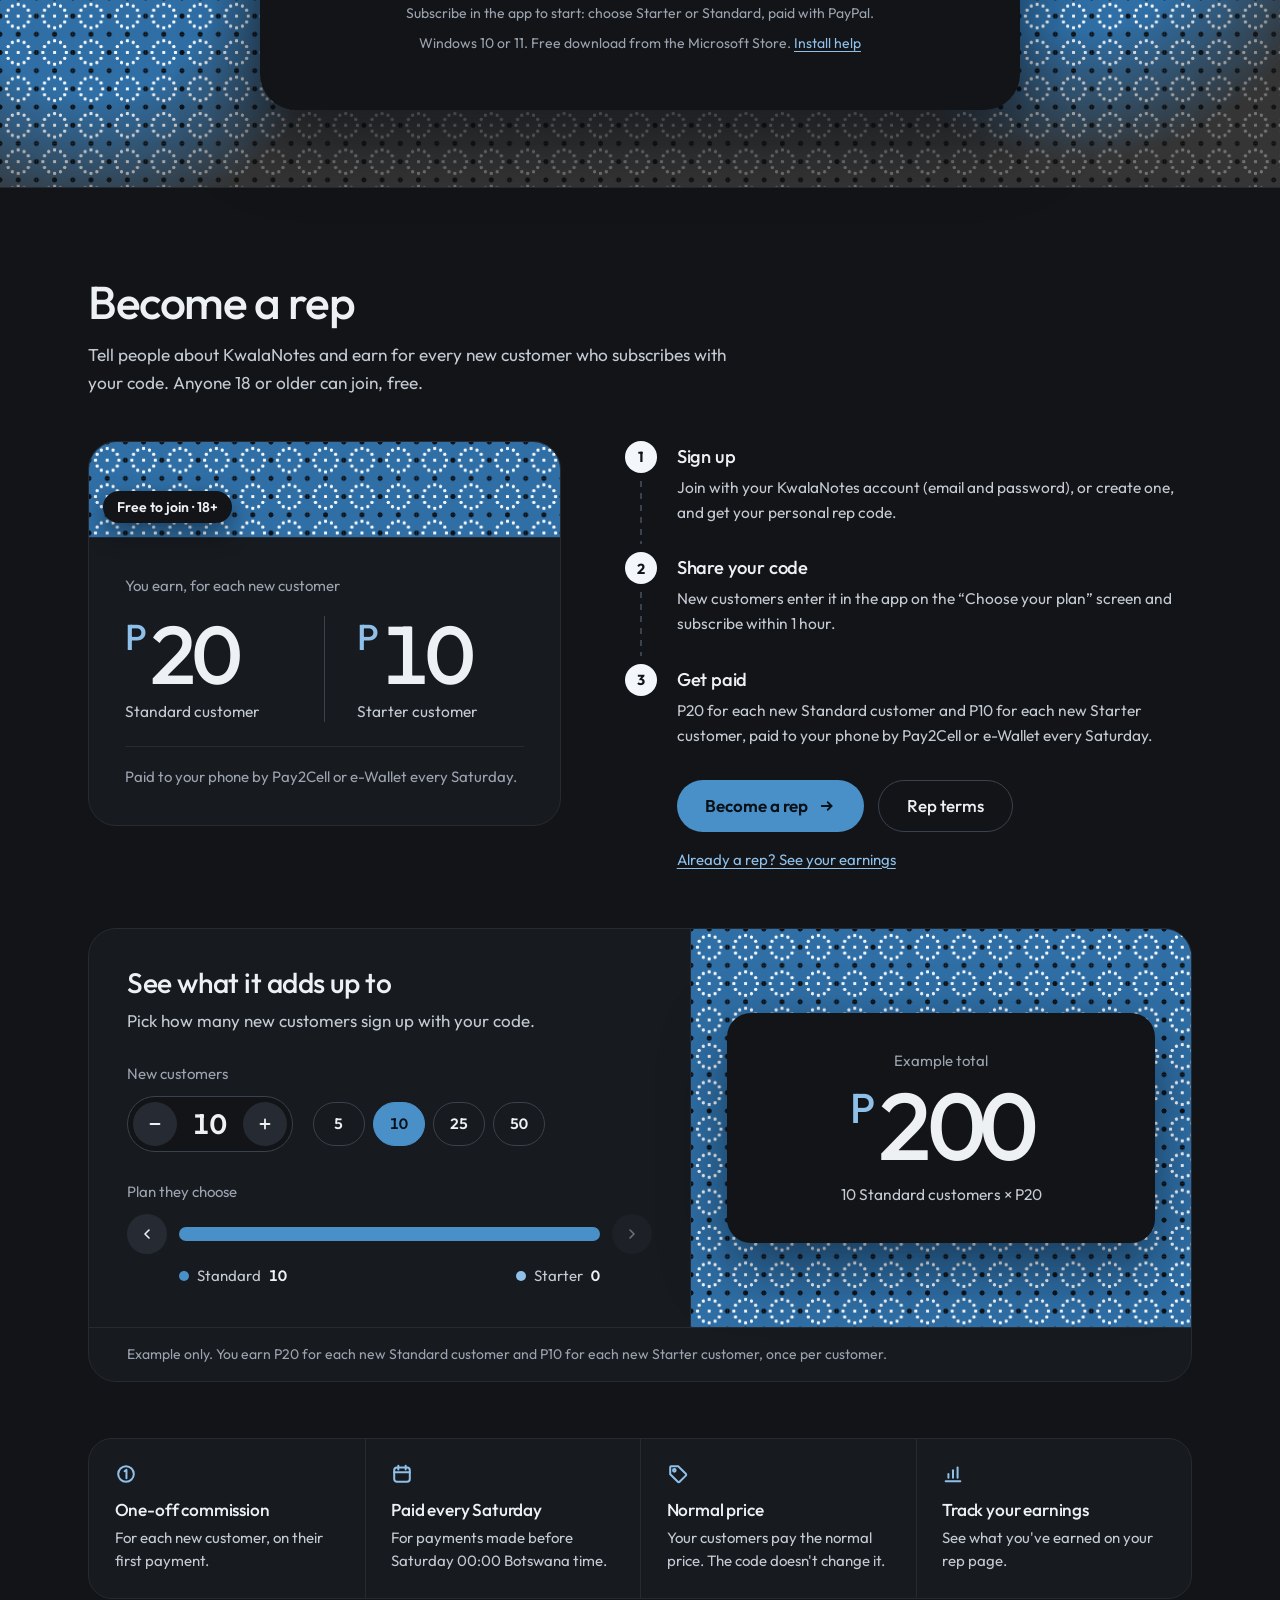
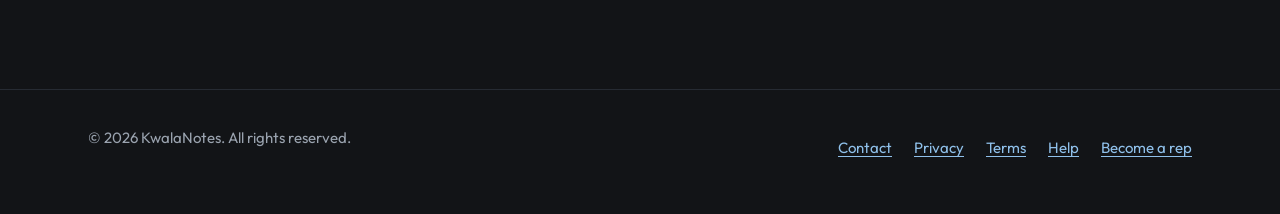
==== commit dd22c067: "site: fe733ed" ====
--- a/index.html
+++ b/index.html
@@ -37,6 +37,7 @@
 <span class="ind" aria-hidden="true"></span>
 <a href="#how">How it works</a>
 <a href="#pricing">Pricing</a>
+<a href="#rep">Become a rep</a>
 <a href="#privacy">Privacy</a>
 <a href="#contact">Contact</a>
 <a href="/faq.html">FAQ</a>
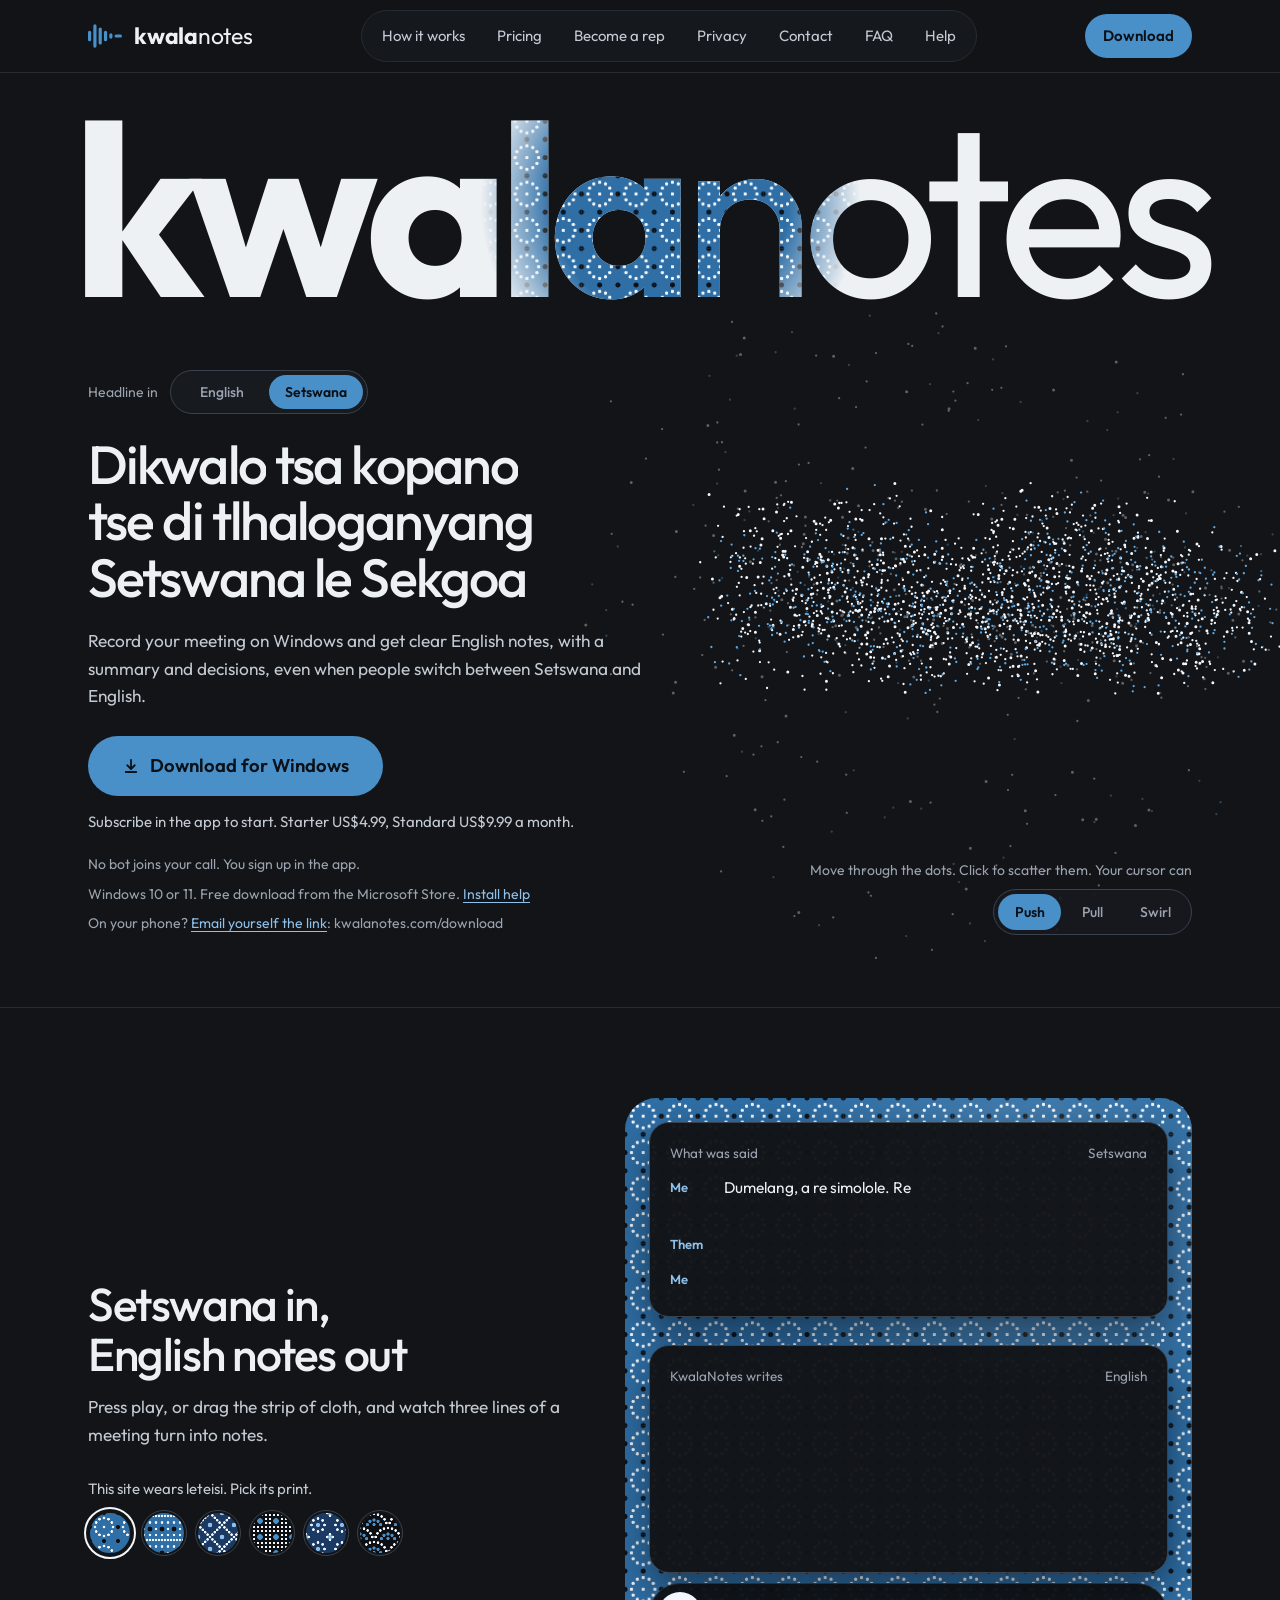
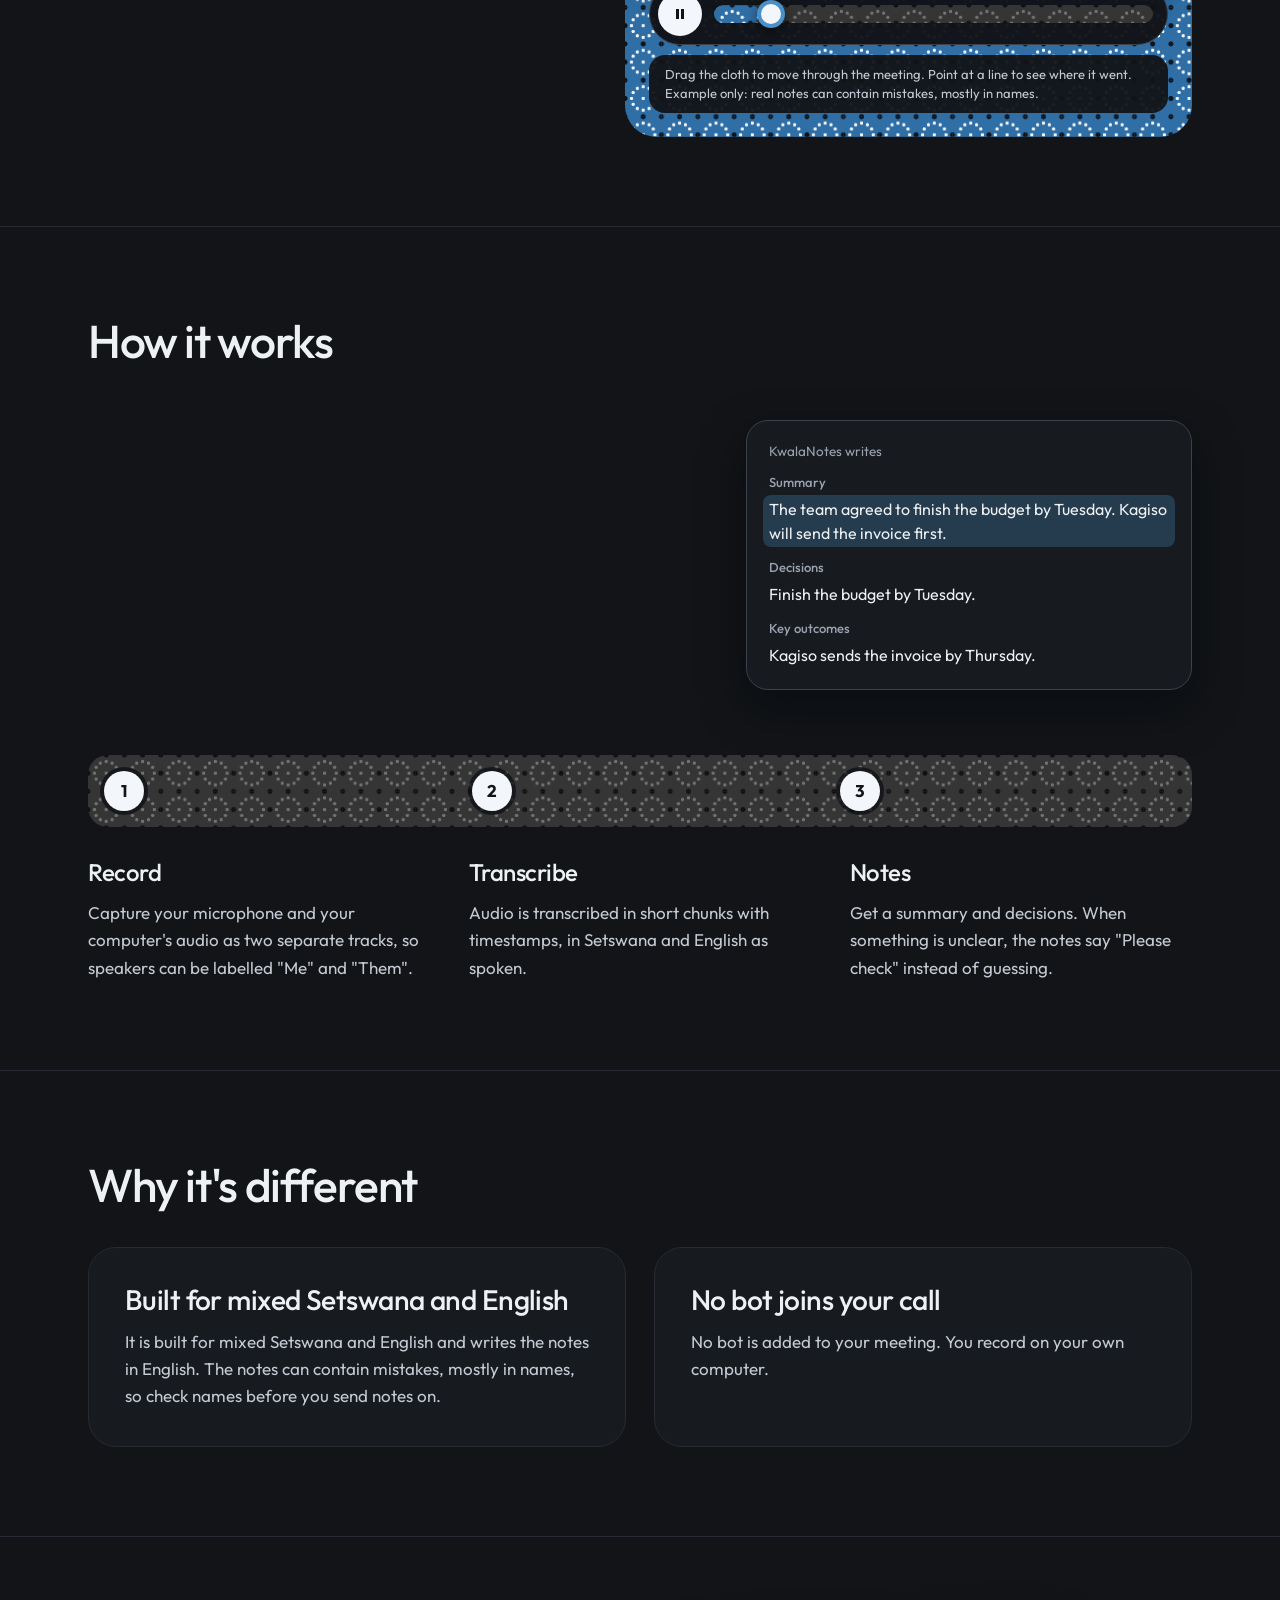
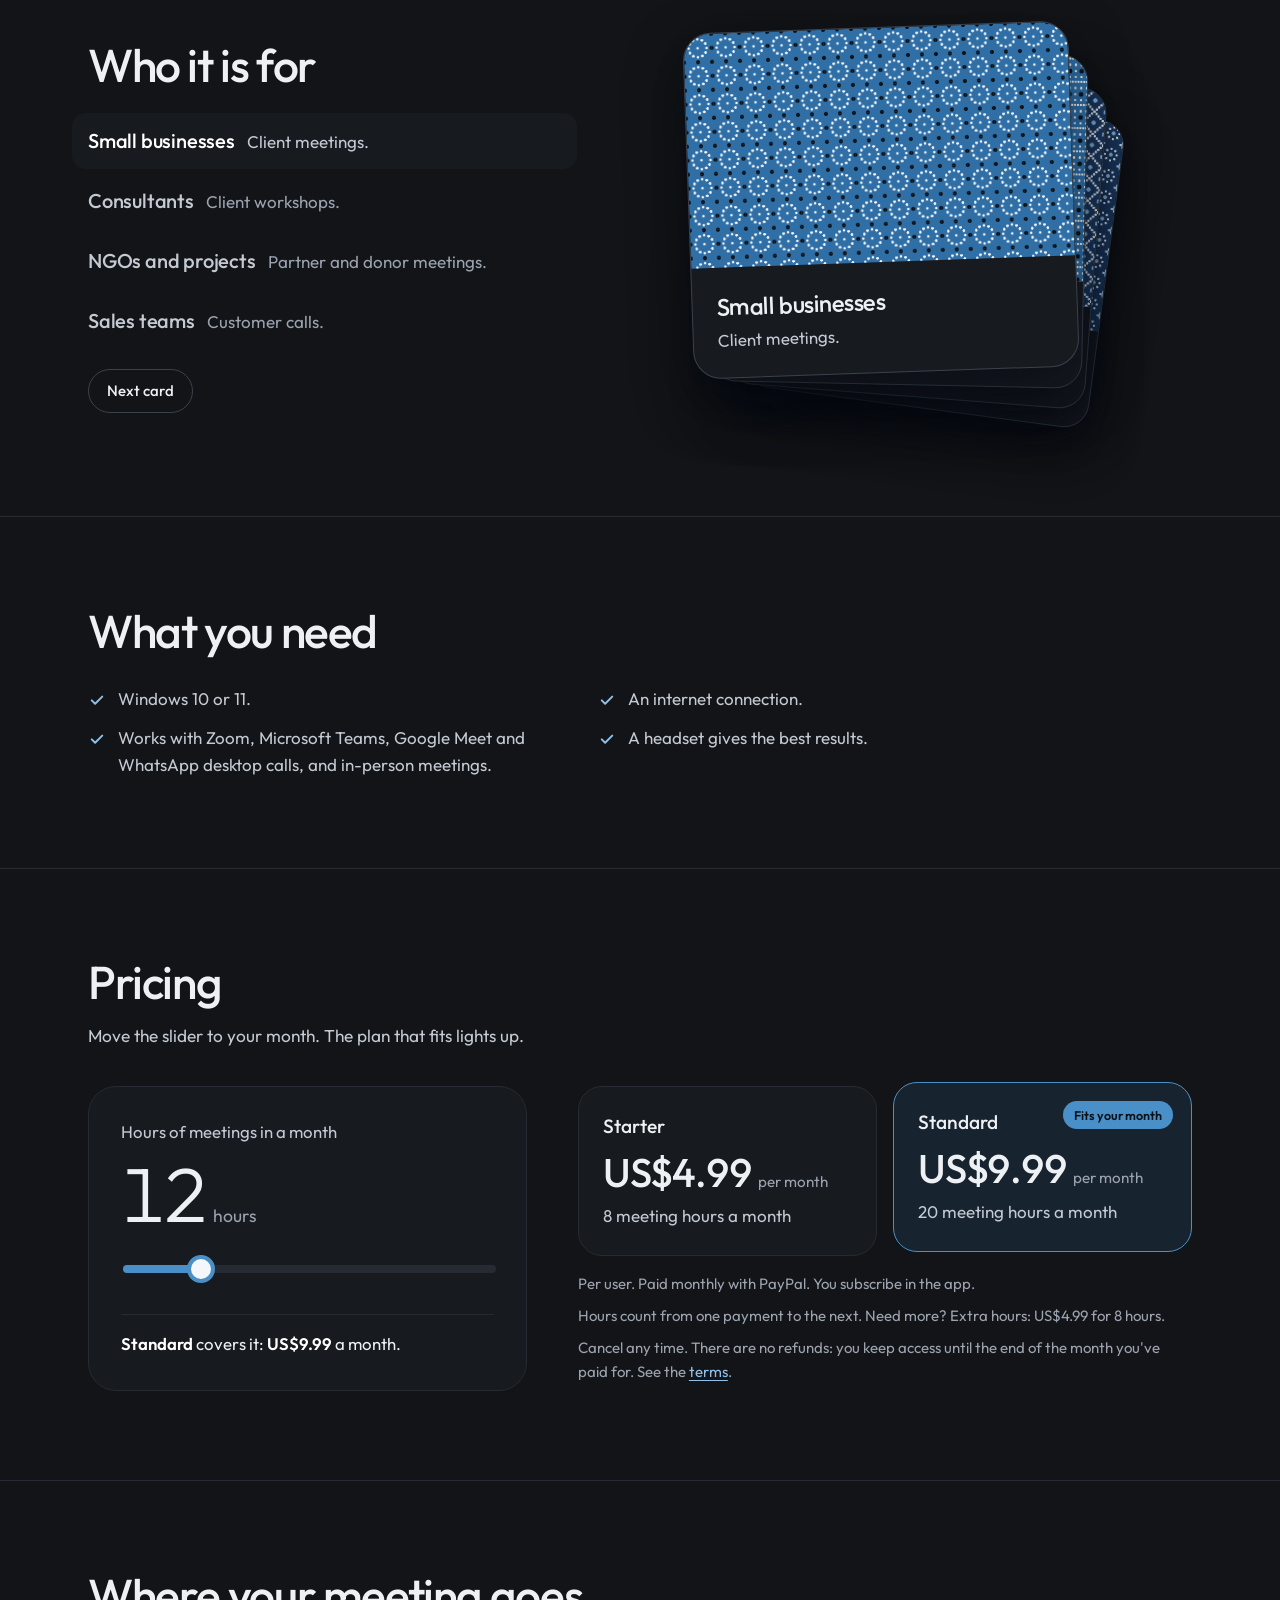
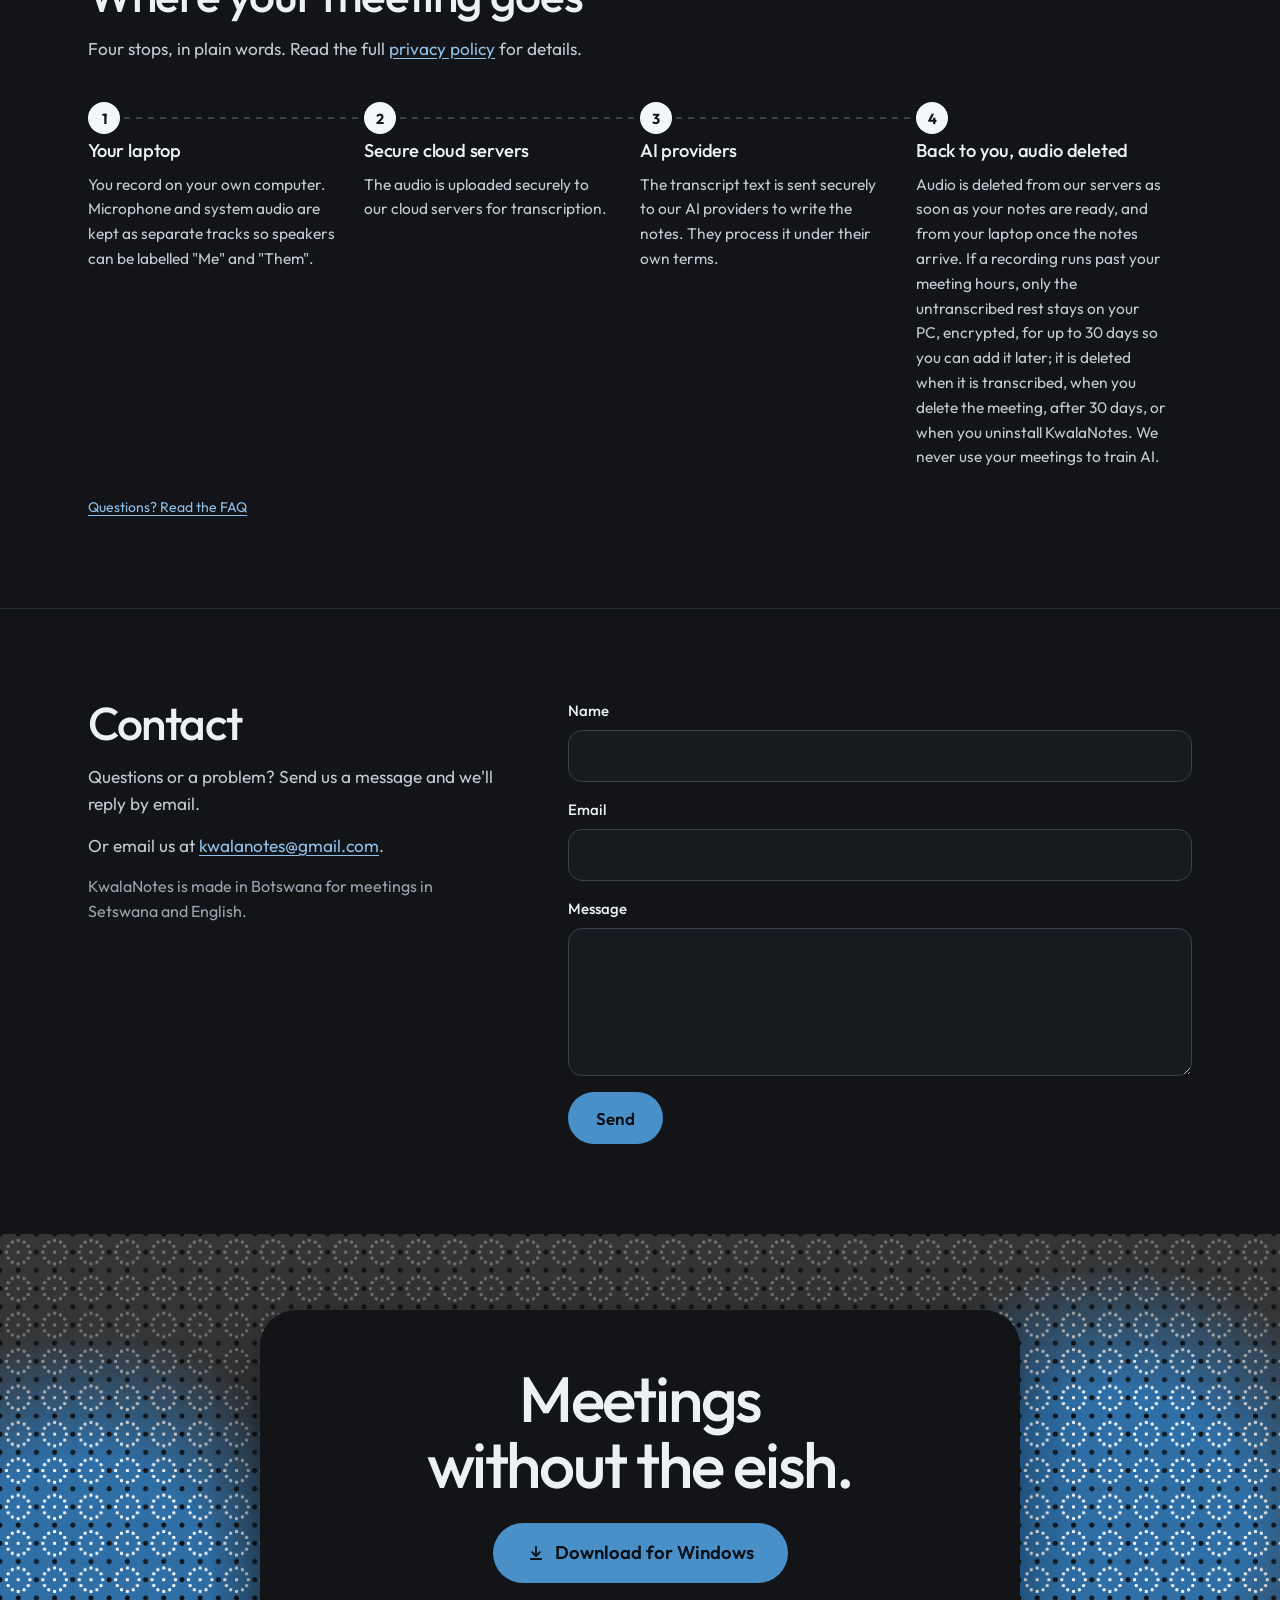
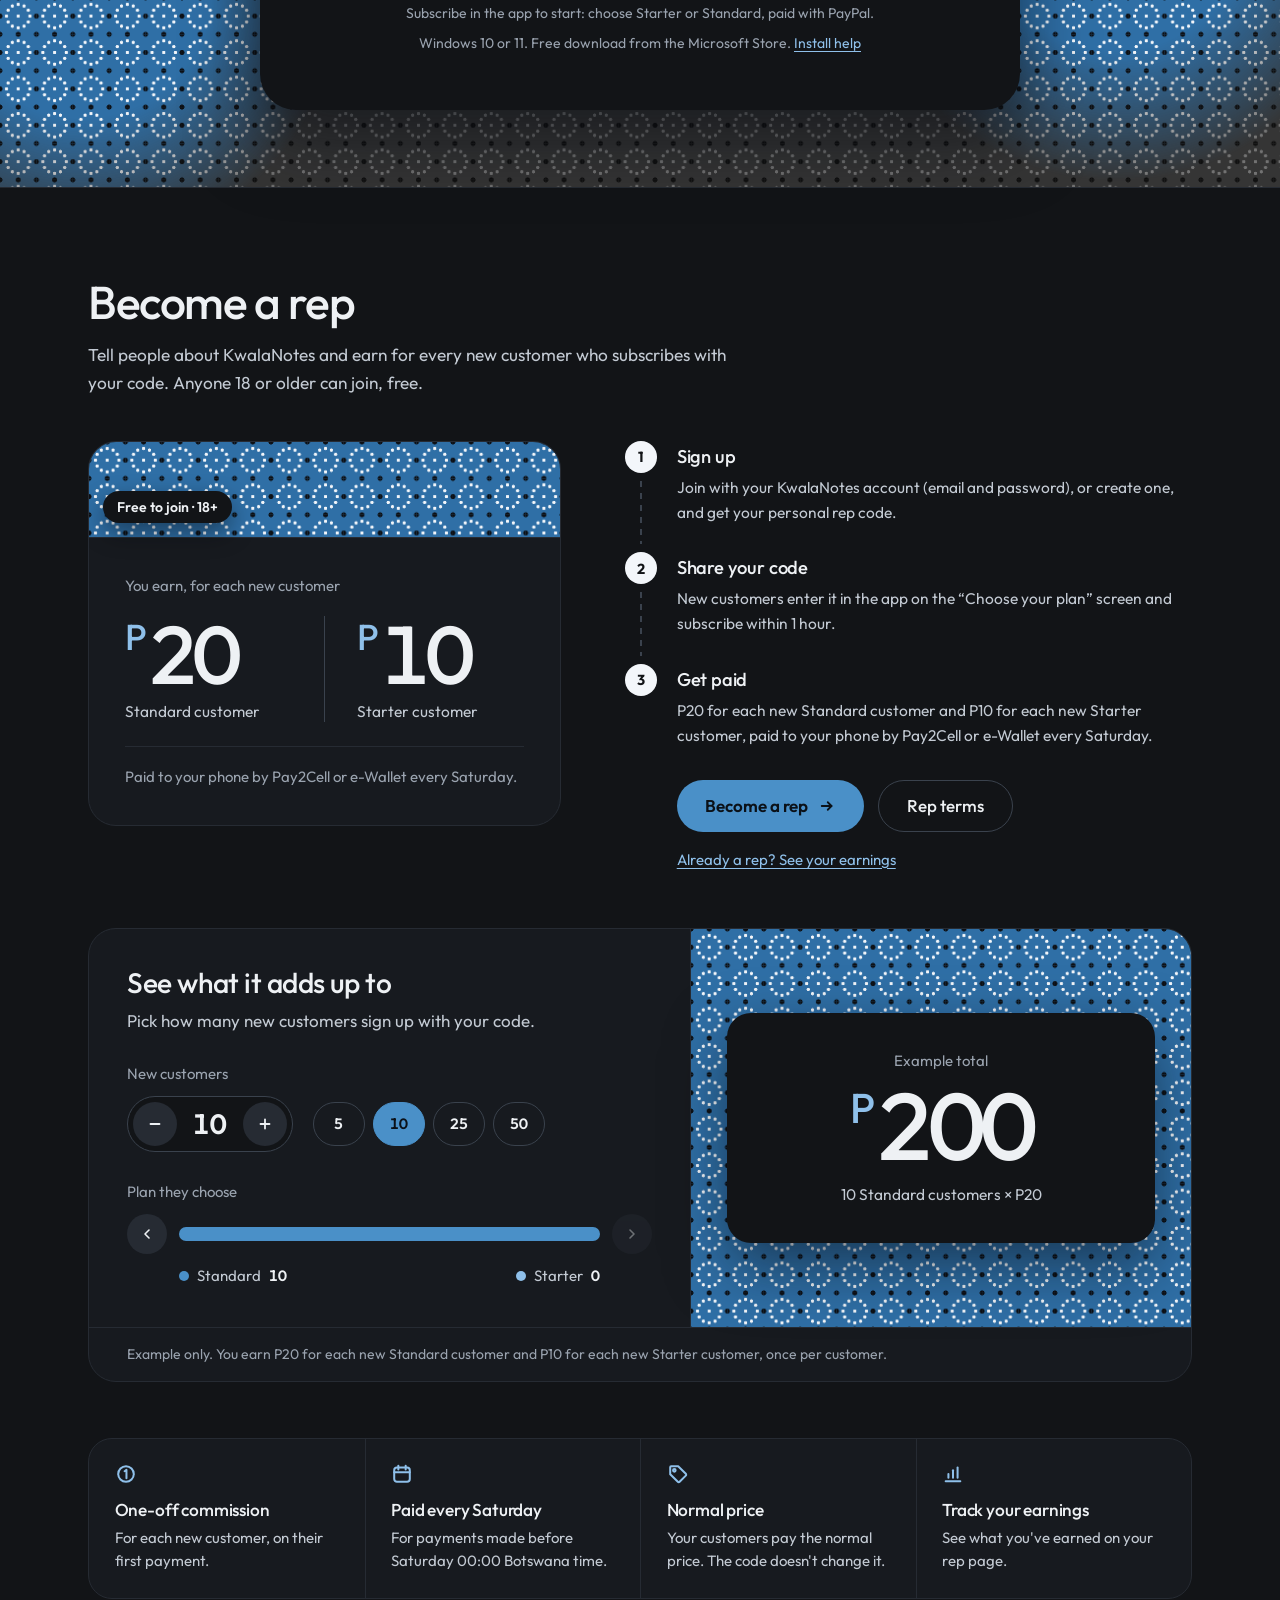
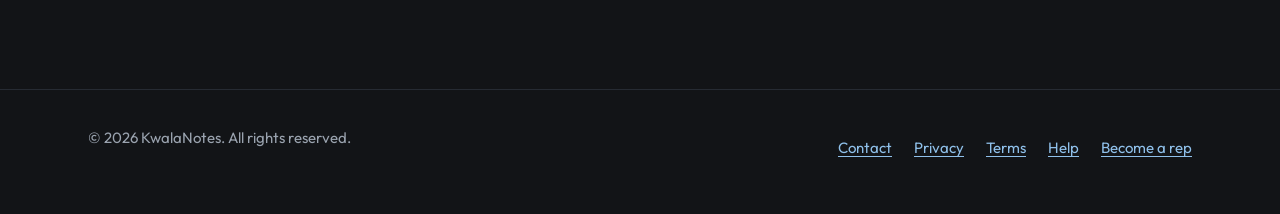
==== commit e37e31fa: "site: 60c805f" ====
--- a/index.html
+++ b/index.html
@@ -174,7 +174,7 @@
 <div class="wrap">
 <h2 class="h2">Why it's different</h2>
 <div class="why">
-<article><h3>Built for mixed Setswana and English</h3><p>It is built for mixed Setswana and English and writes the notes in English. It is still in testing: the notes can contain mistakes, mostly in names, so check names before you send notes on.</p></article>
+<article><h3>Built for mixed Setswana and English</h3><p>It is built for mixed Setswana and English and writes the notes in English. The notes can contain mistakes, mostly in names, so check names before you send notes on.</p></article>
 <article><h3>No bot joins your call</h3><p>No bot is added to your meeting. You record on your own computer.</p></article>
 </div>
 </div>
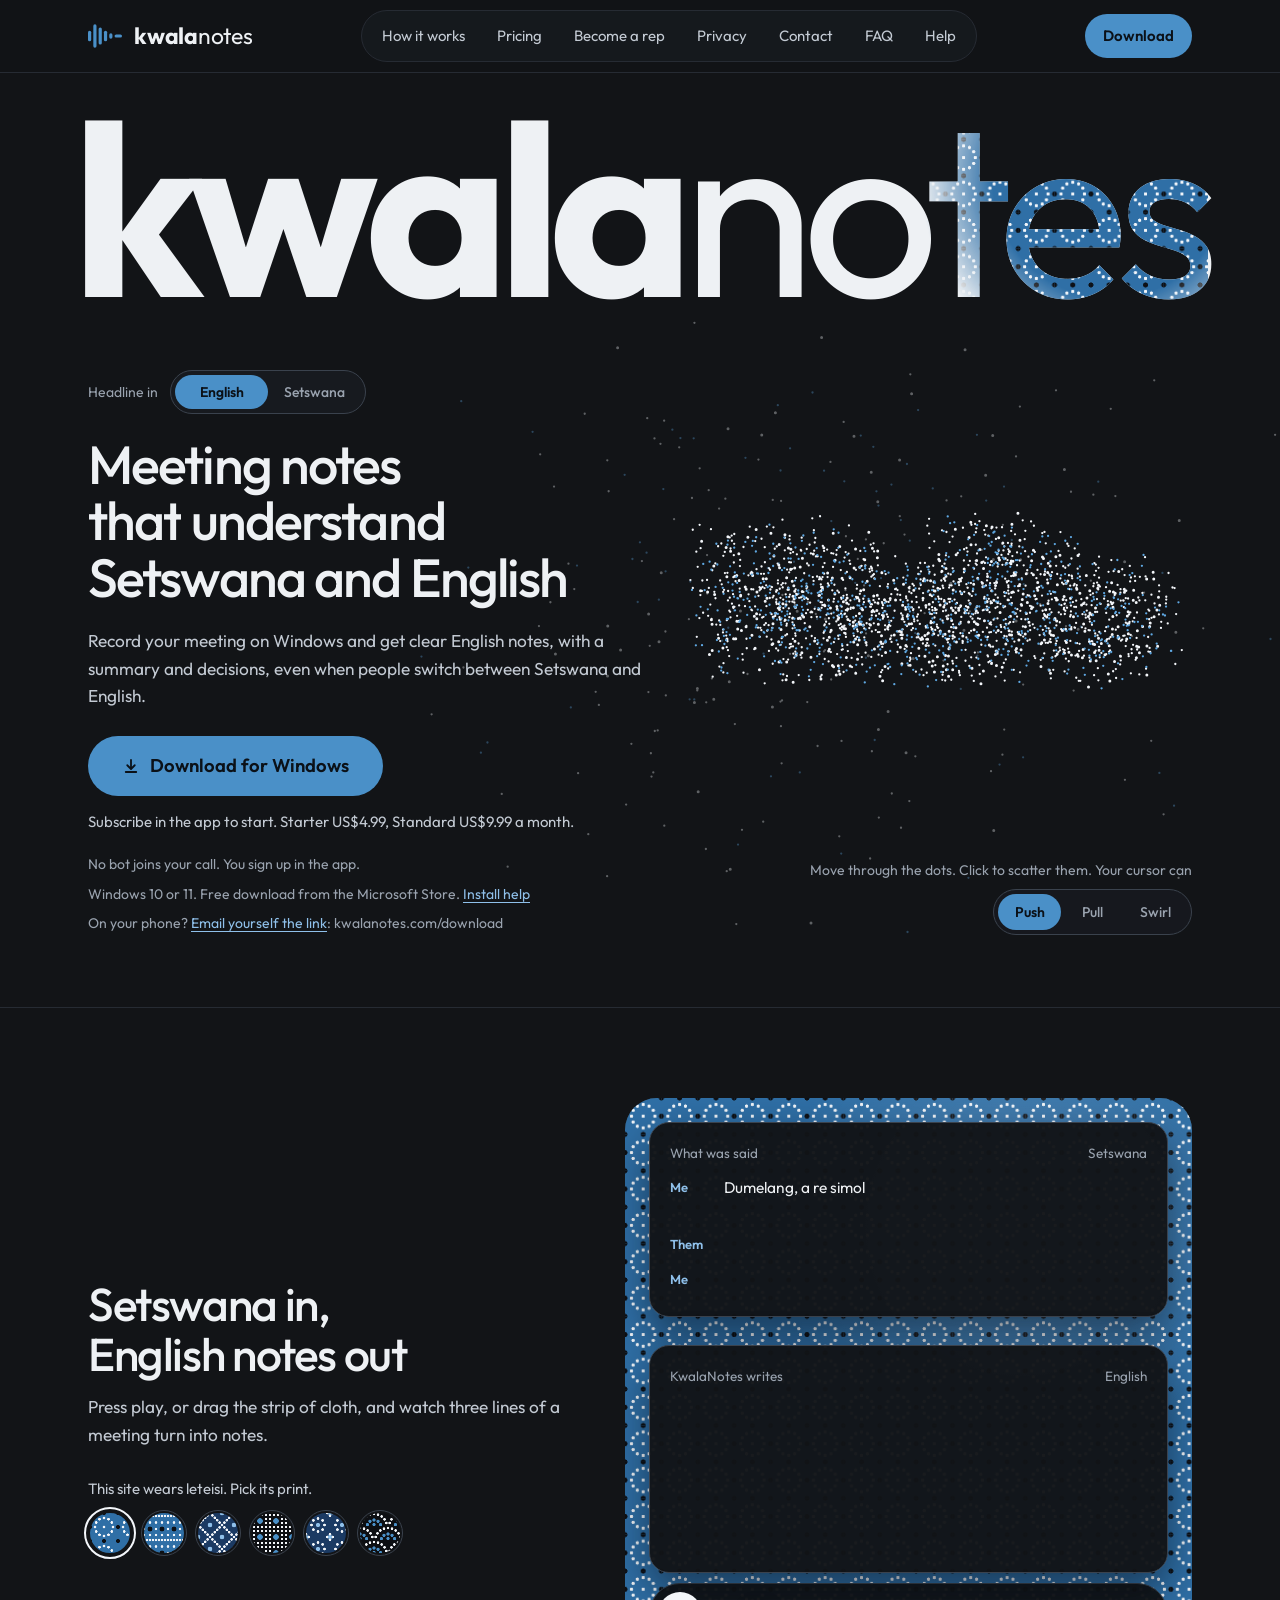
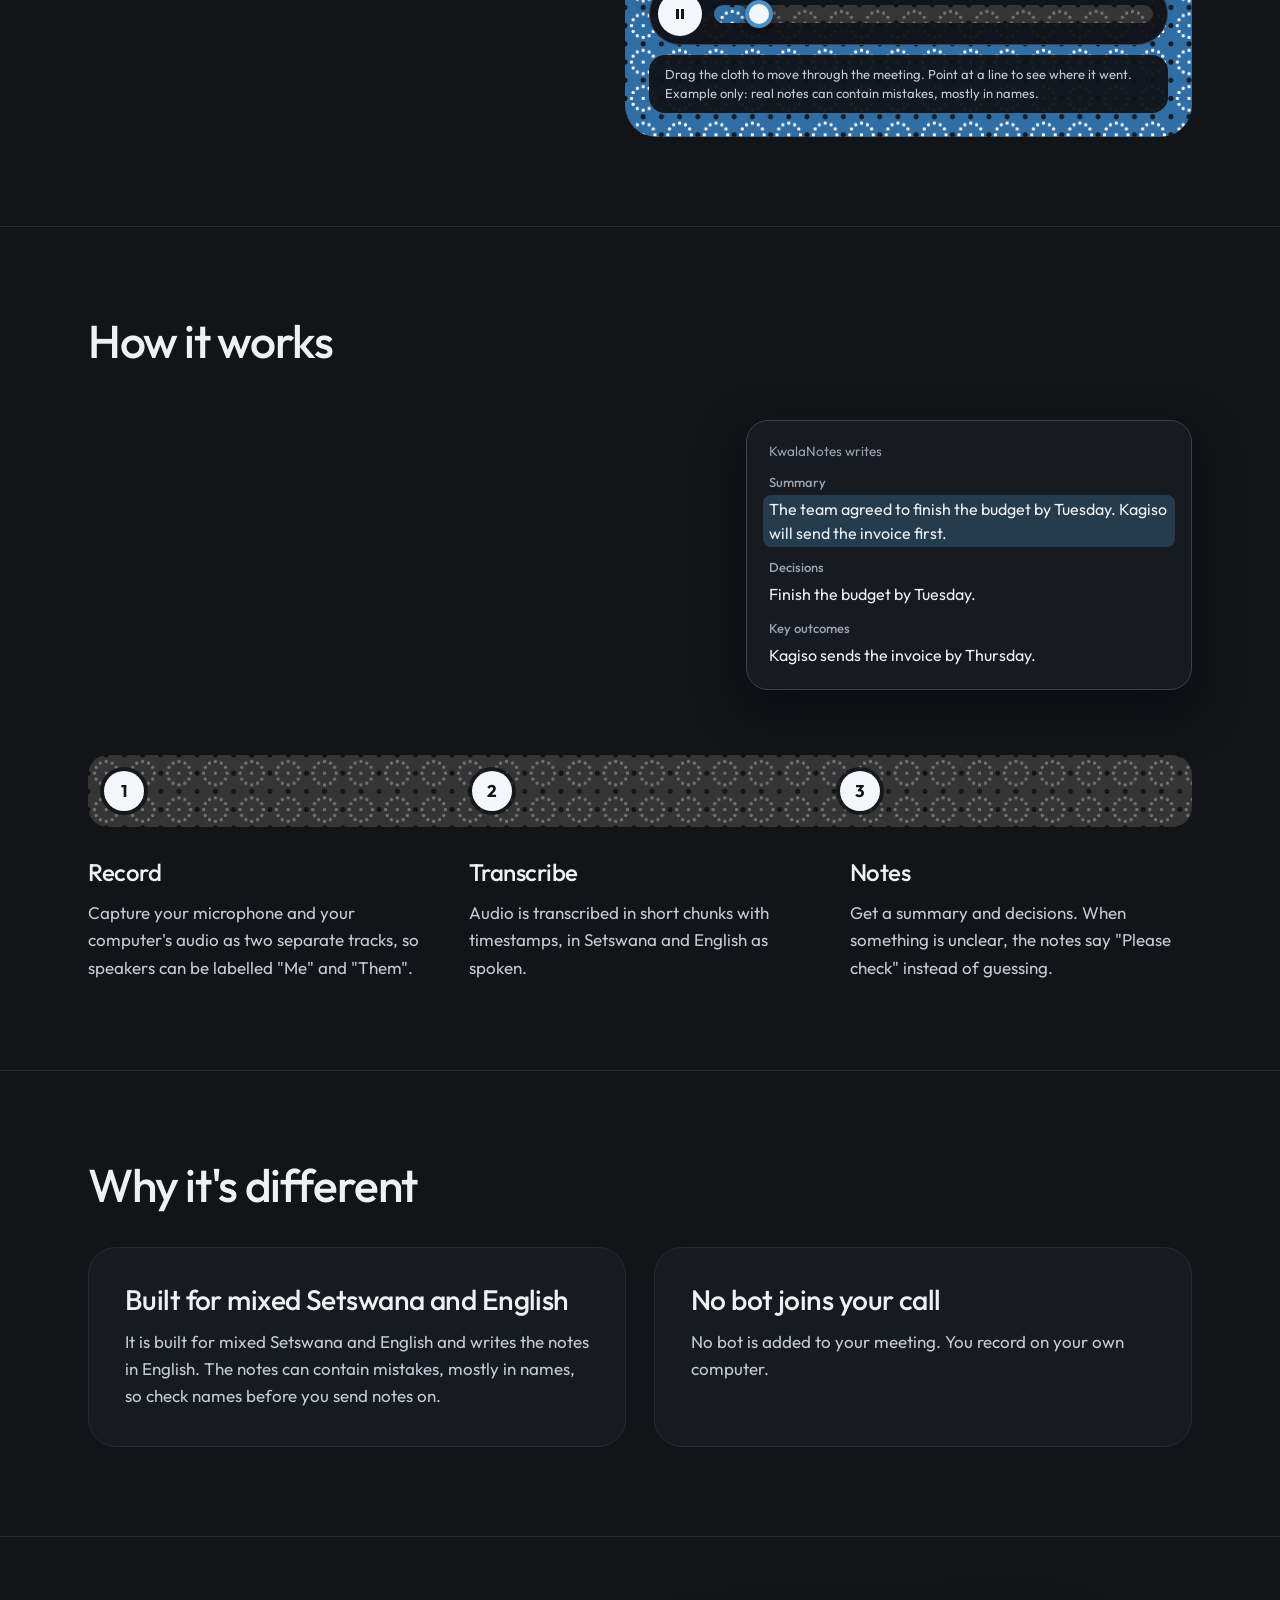
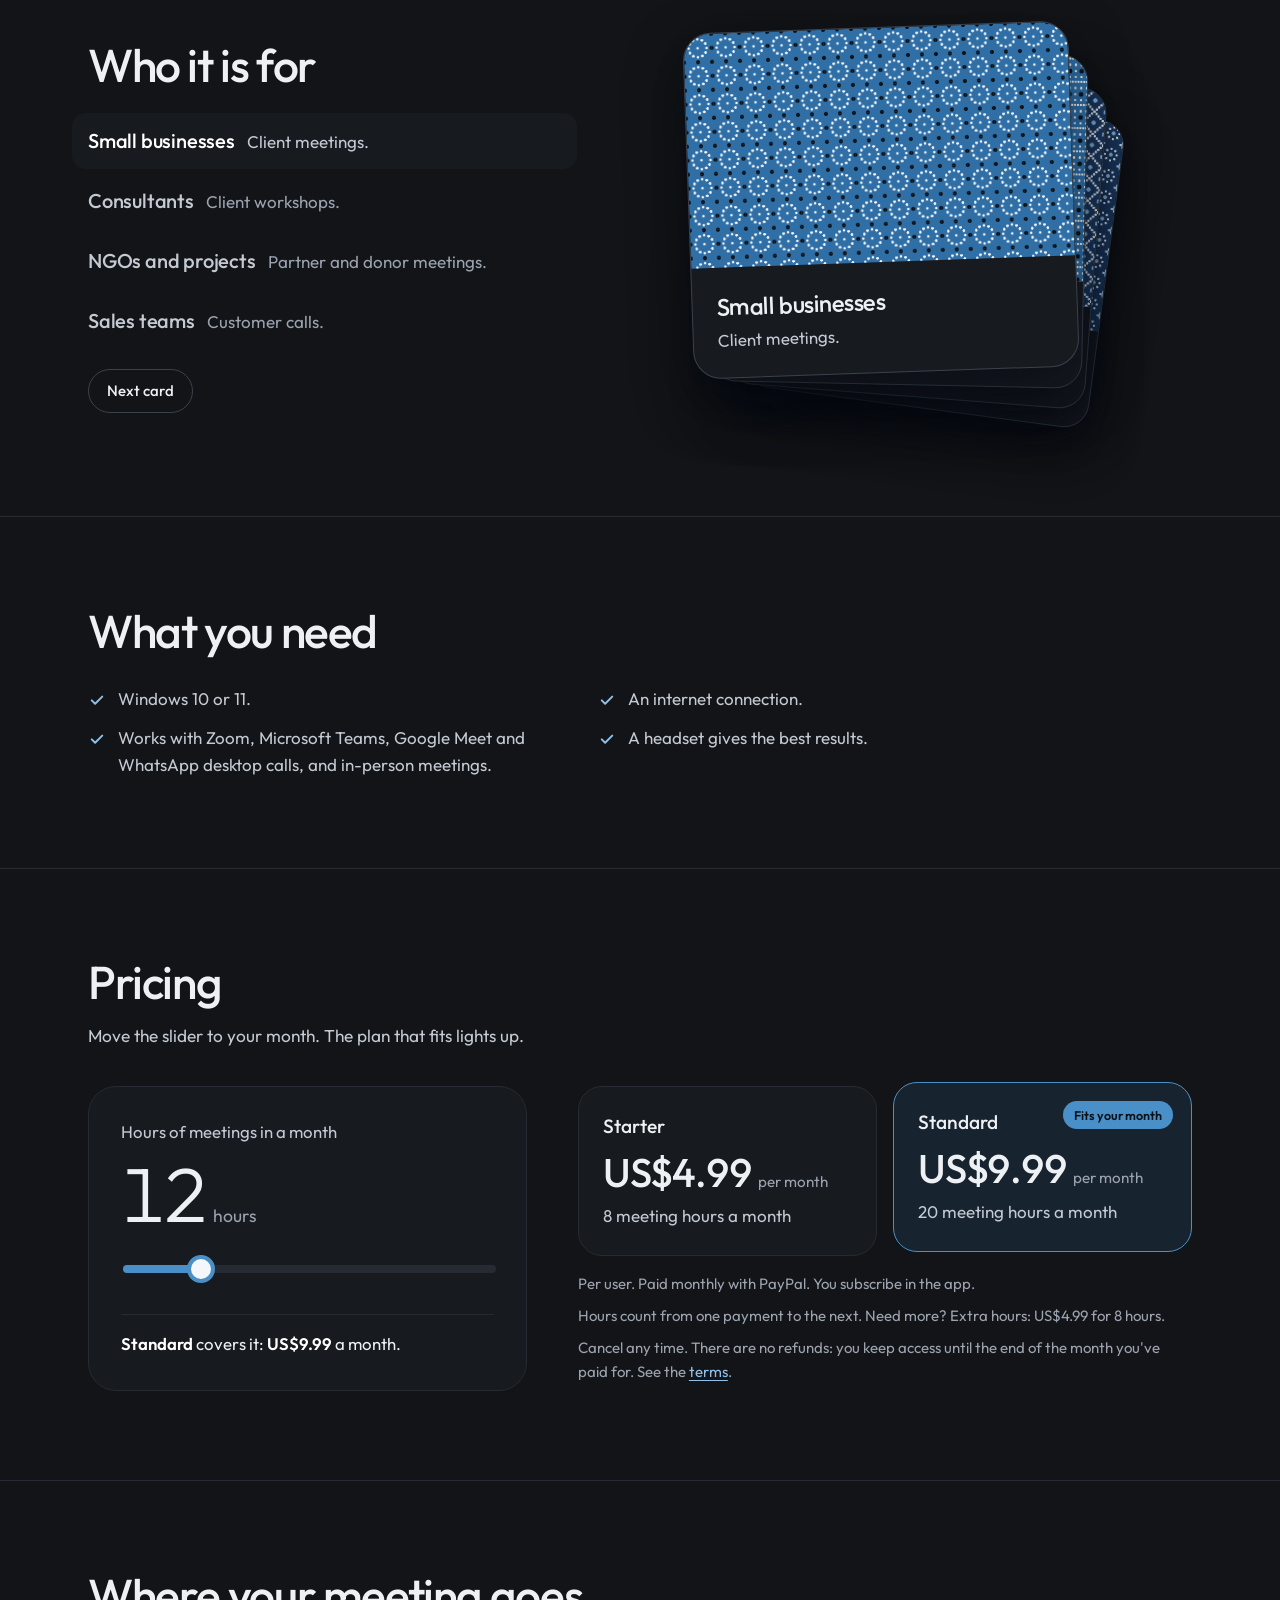
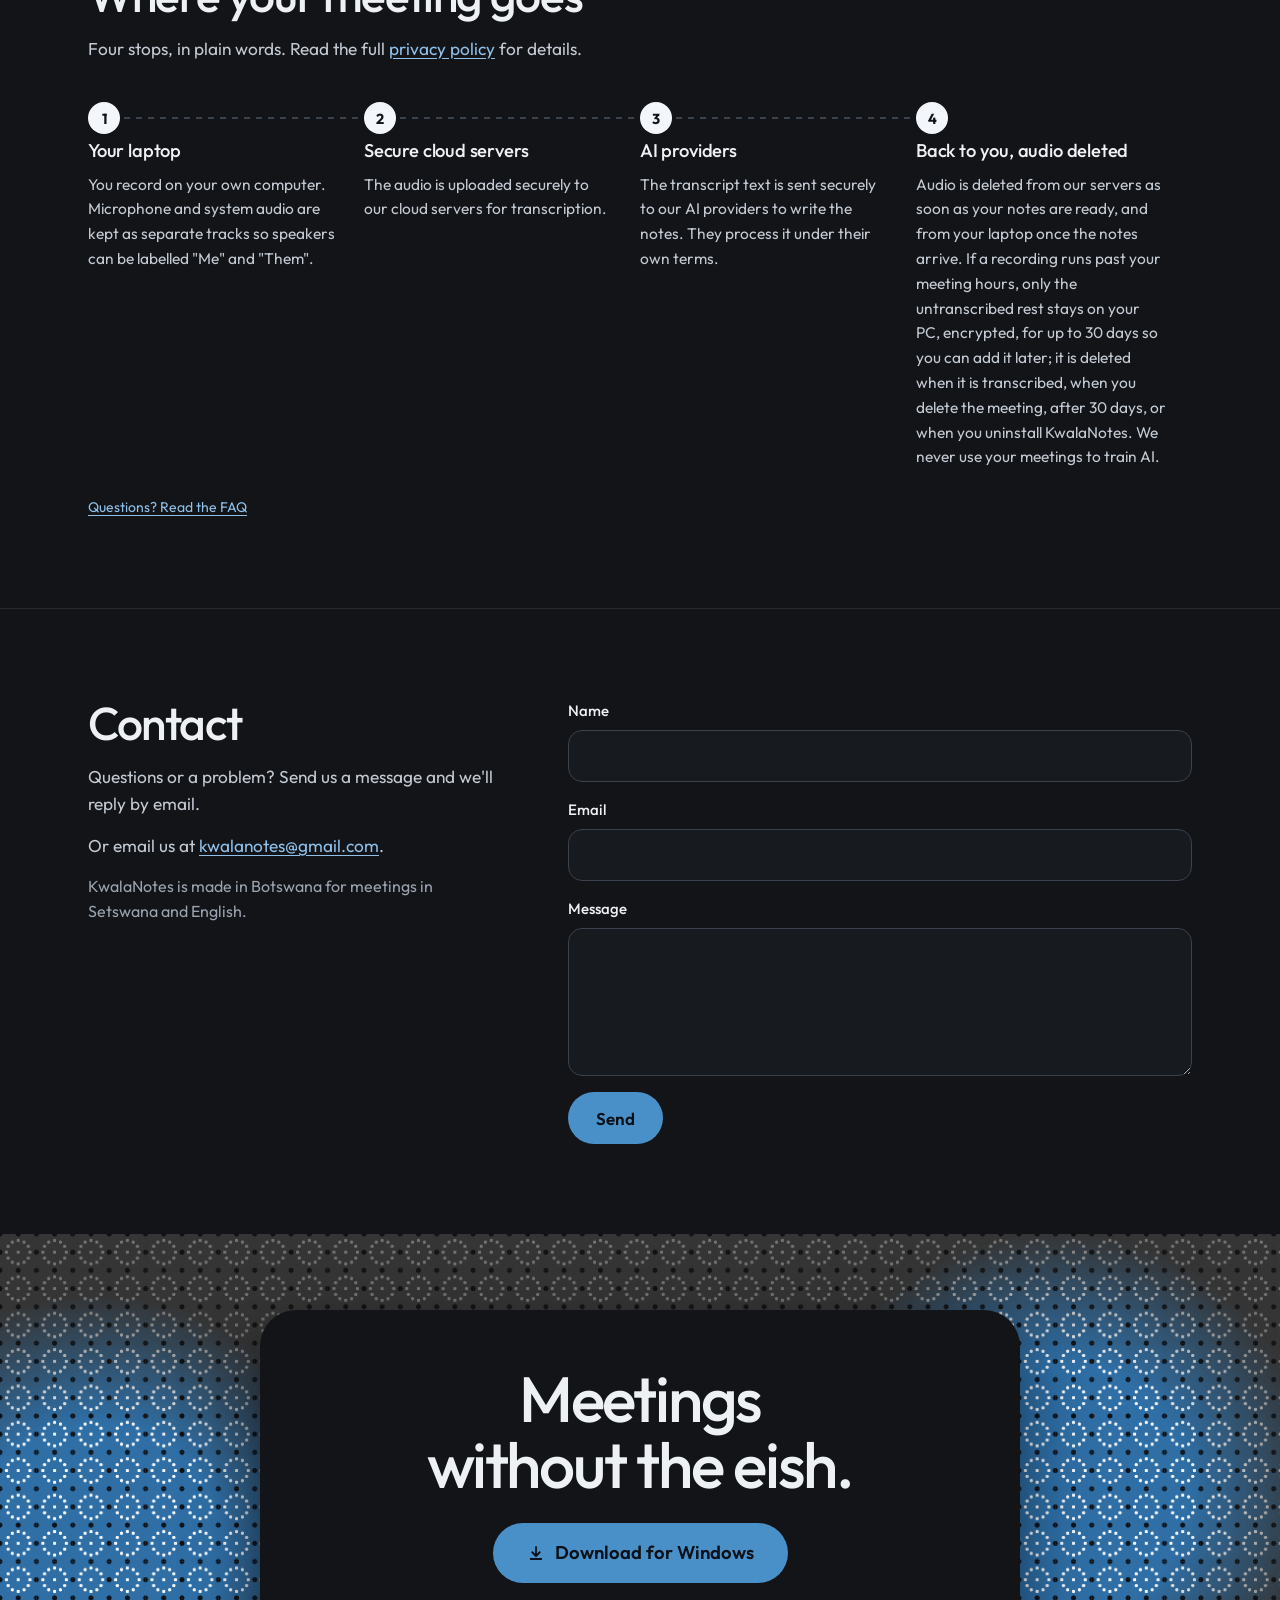
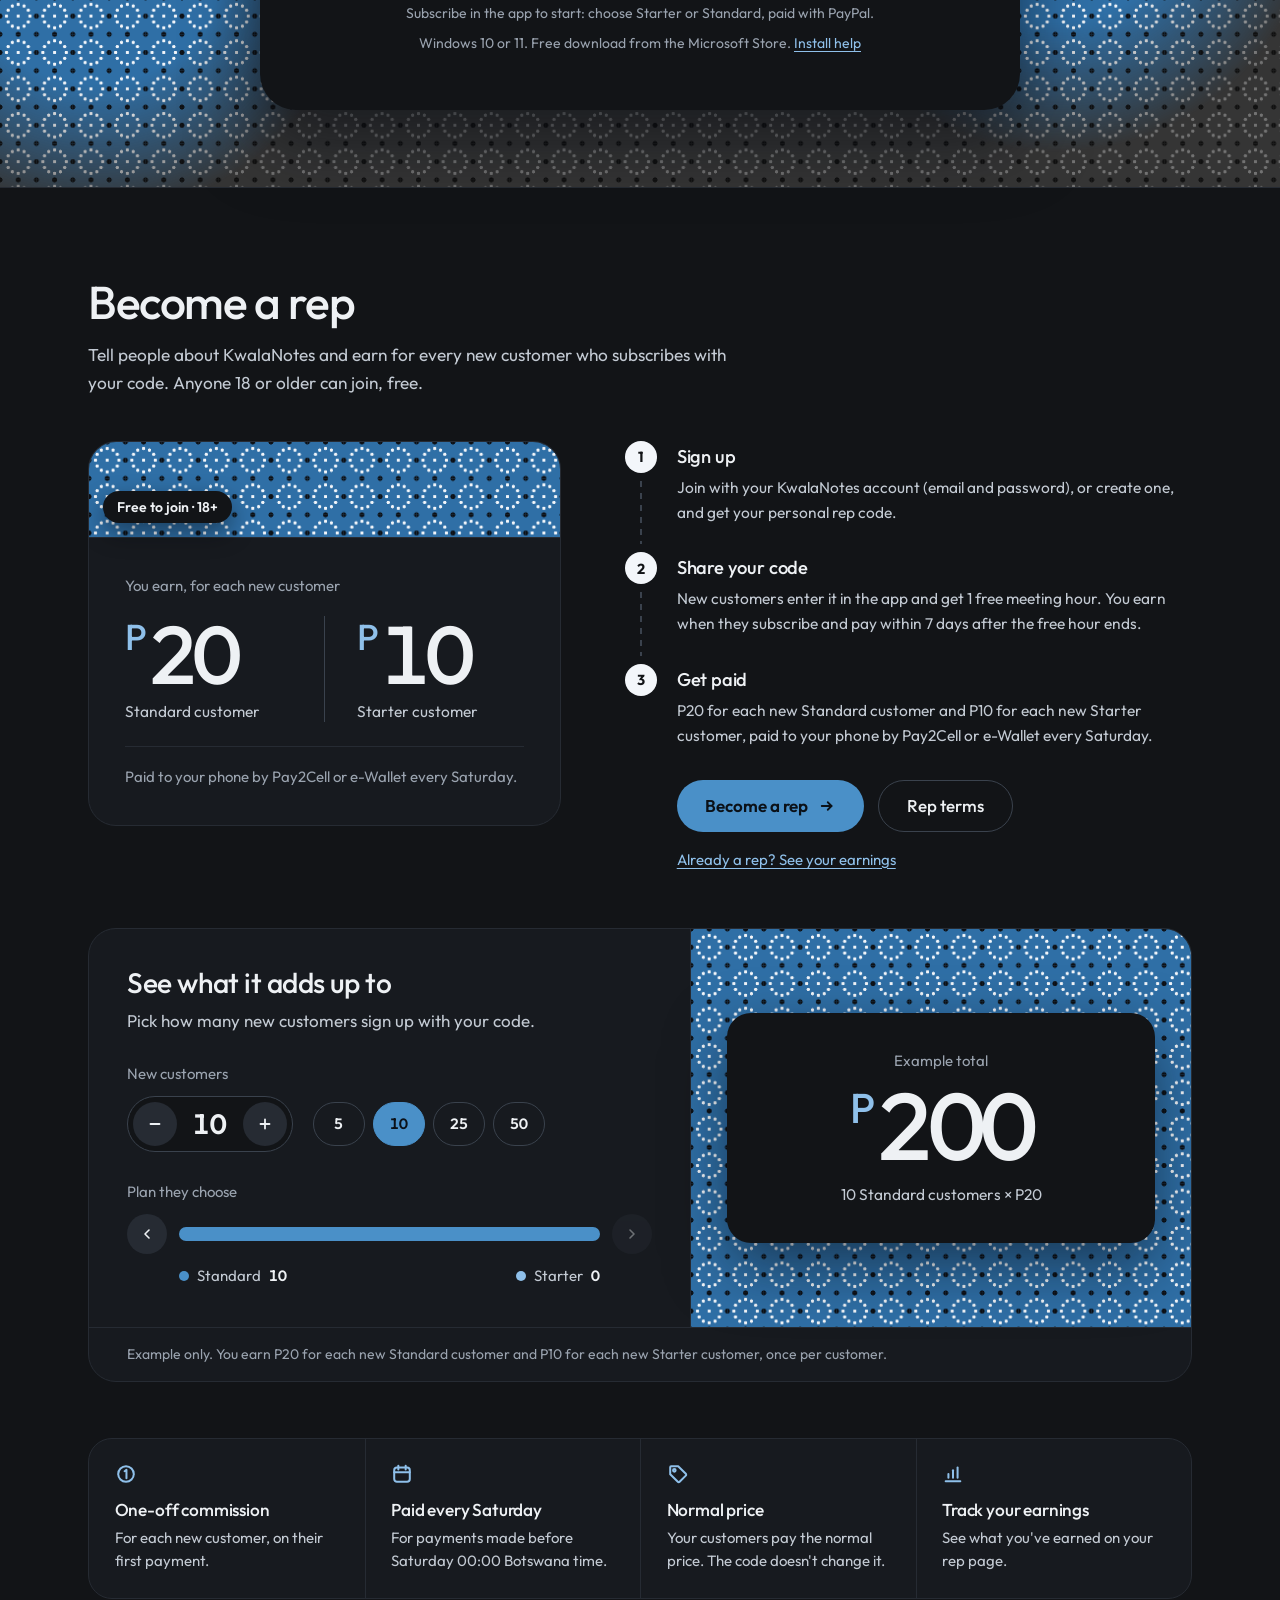
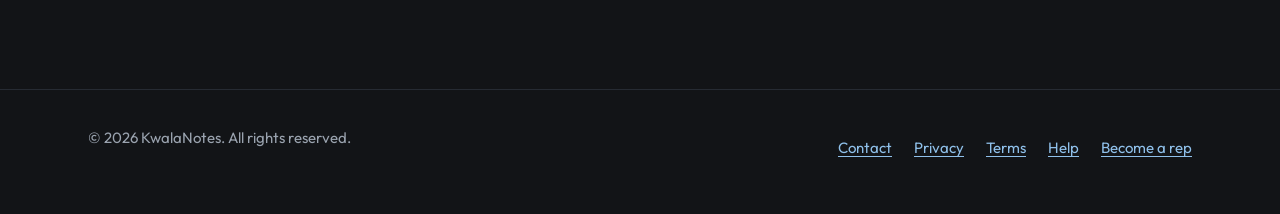
==== commit 49ca2eba: "site: 0071975" ====
--- a/index.html
+++ b/index.html
@@ -309,7 +309,7 @@
 <div class="rep-side">
 <ol class="rep-path">
 <li><span class="num" aria-hidden="true">1</span><h3>Sign up</h3><p>Join with your KwalaNotes account (email and password), or create one, and get your personal rep code.</p></li>
-<li><span class="num" aria-hidden="true">2</span><h3>Share your code</h3><p>New customers enter it in the app on the “Choose your plan” screen and subscribe within 1 hour.</p></li>
+<li><span class="num" aria-hidden="true">2</span><h3>Share your code</h3><p>New customers enter it in the app and get 1 free meeting hour. You earn when they subscribe and pay within 7 days after the free hour ends.</p></li>
 <li><span class="num" aria-hidden="true">3</span><h3>Get paid</h3><p>P20 for each new Standard customer and P10 for each new Starter customer, paid to your phone by Pay2Cell or e-Wallet every Saturday.</p></li>
 </ol>
 <div class="rep-cta">
